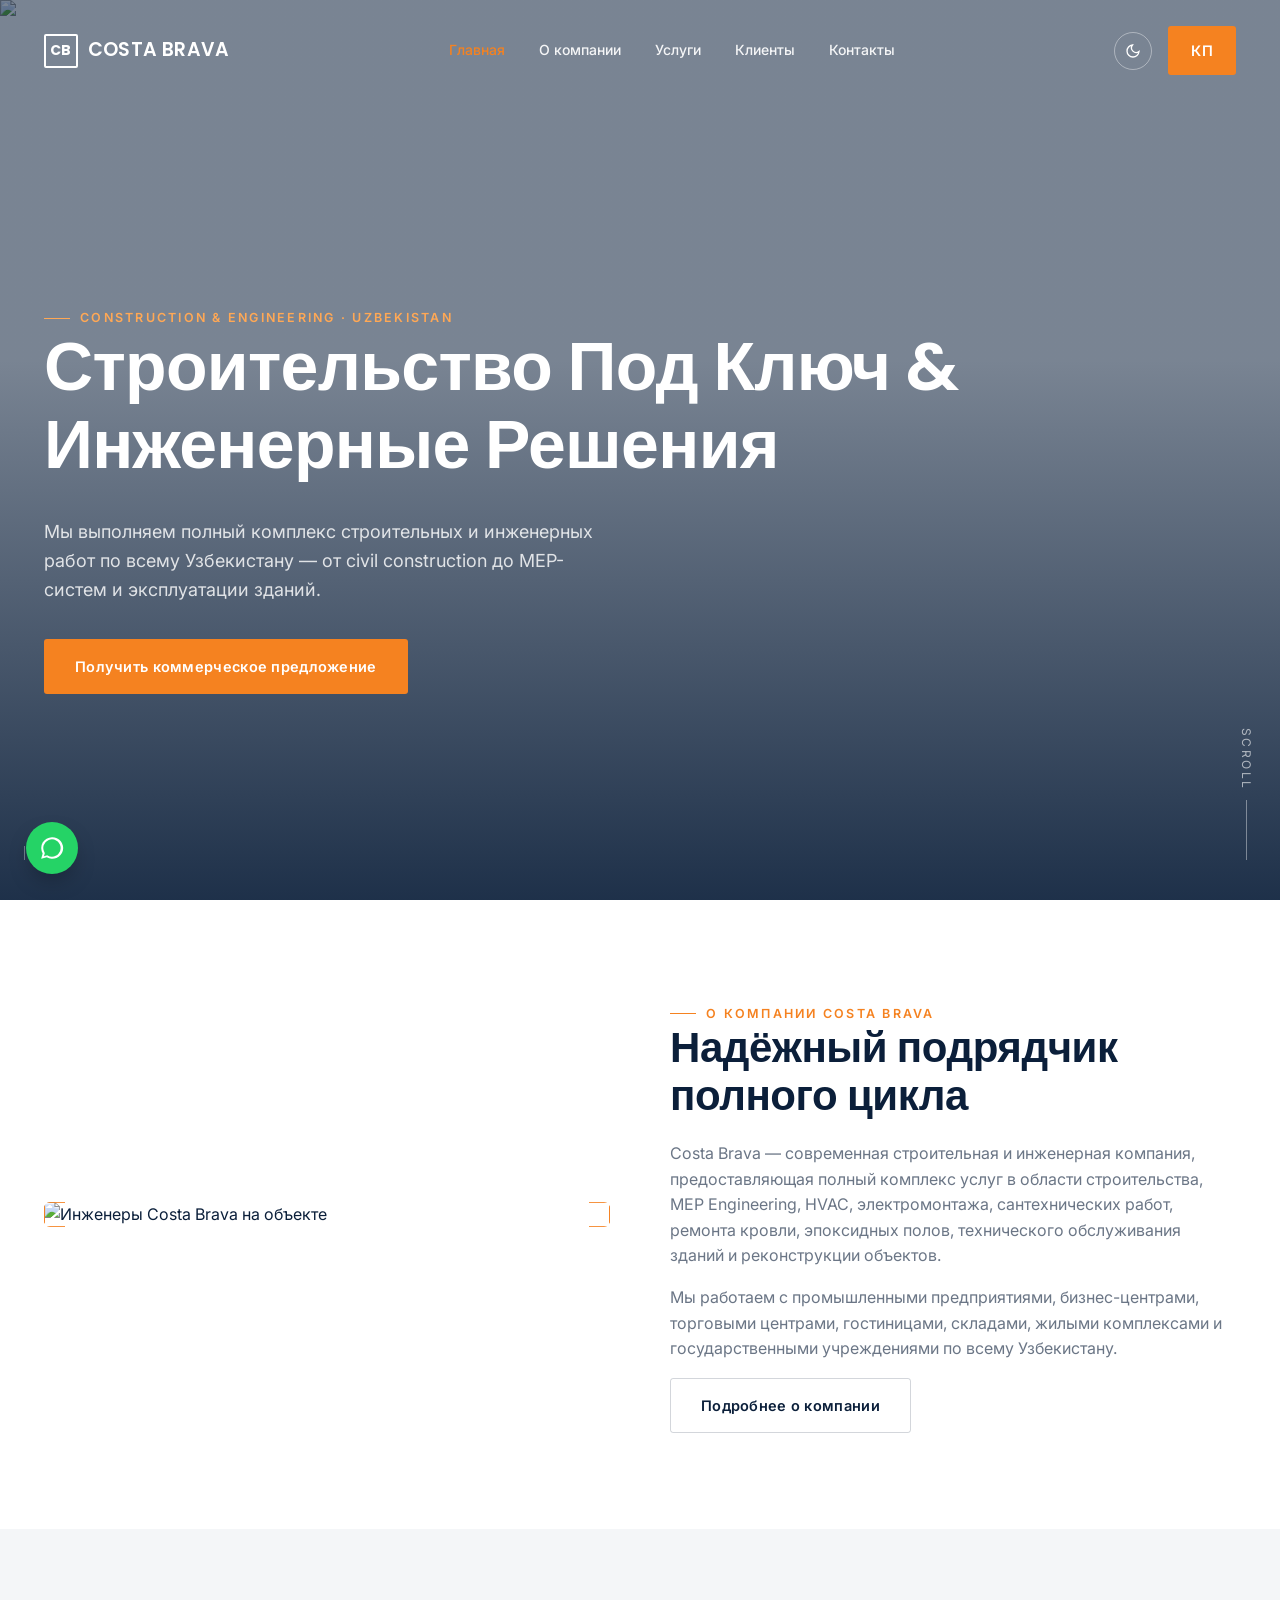
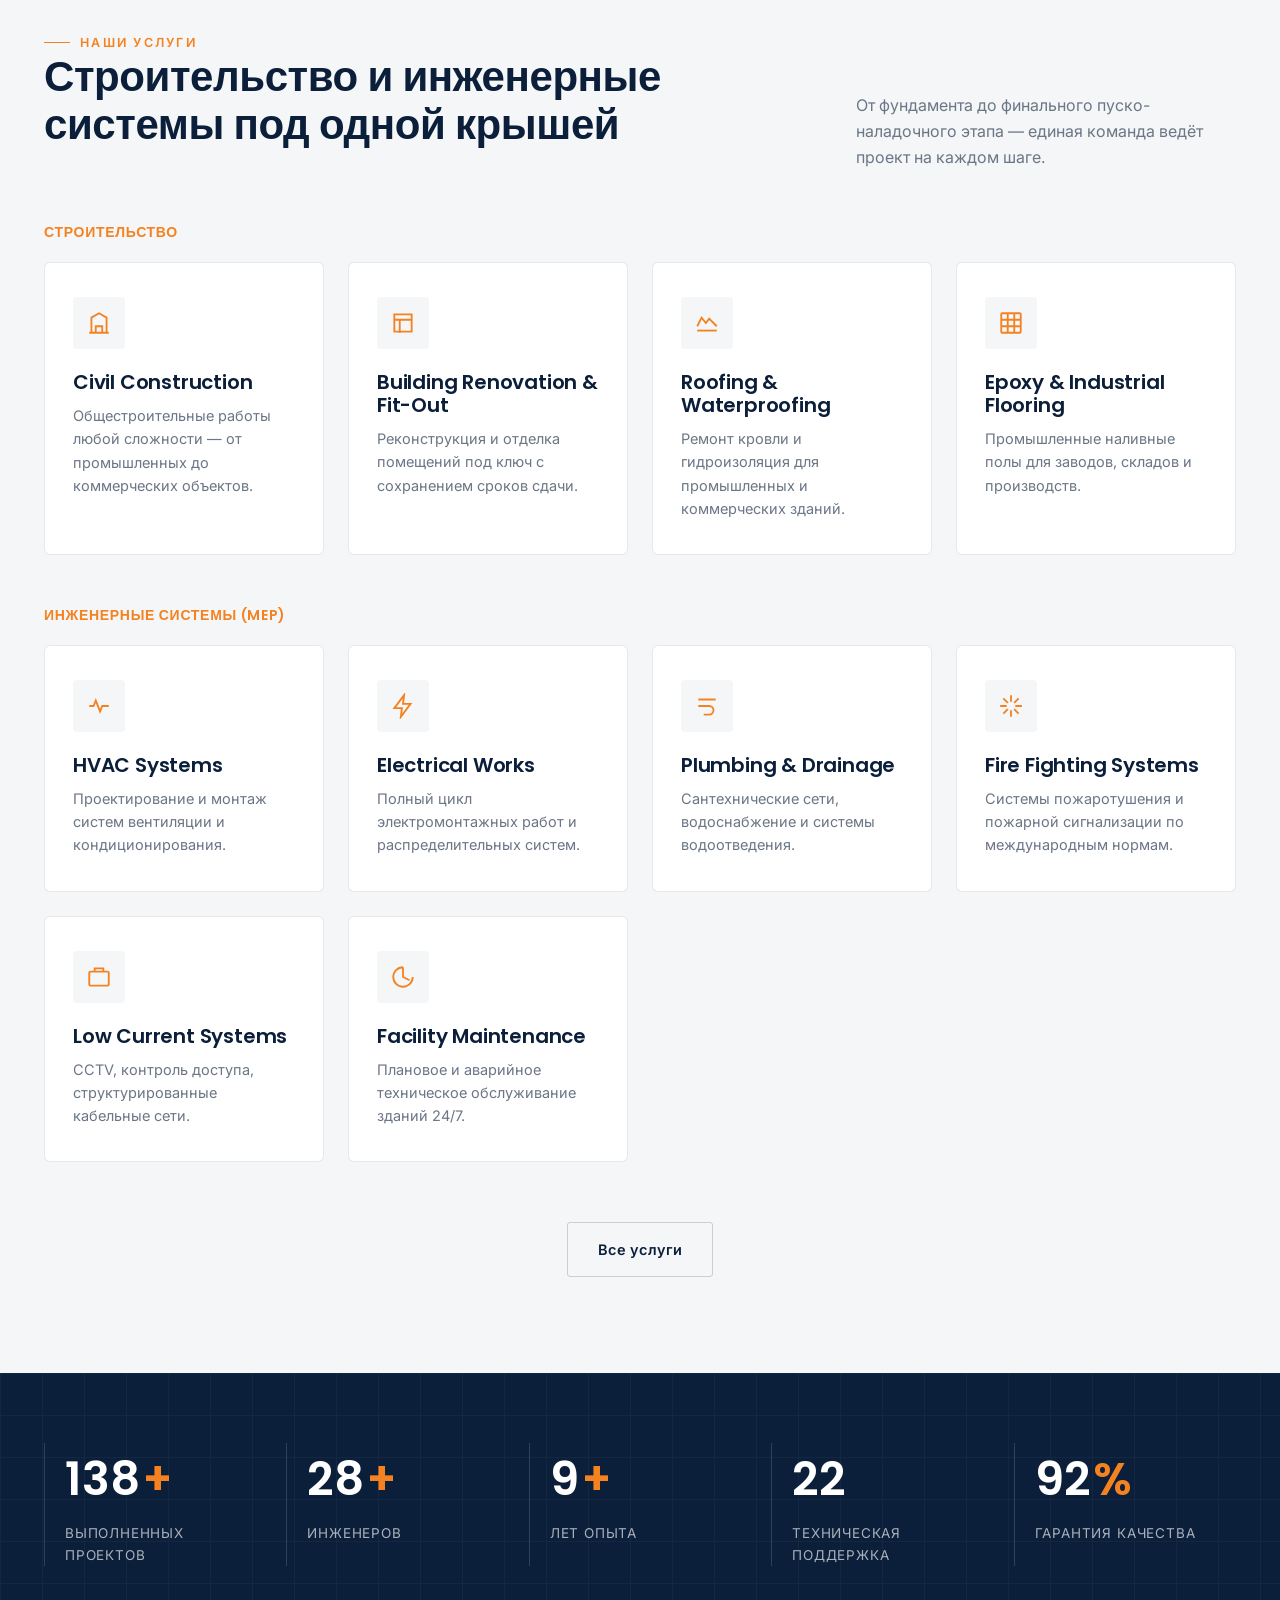
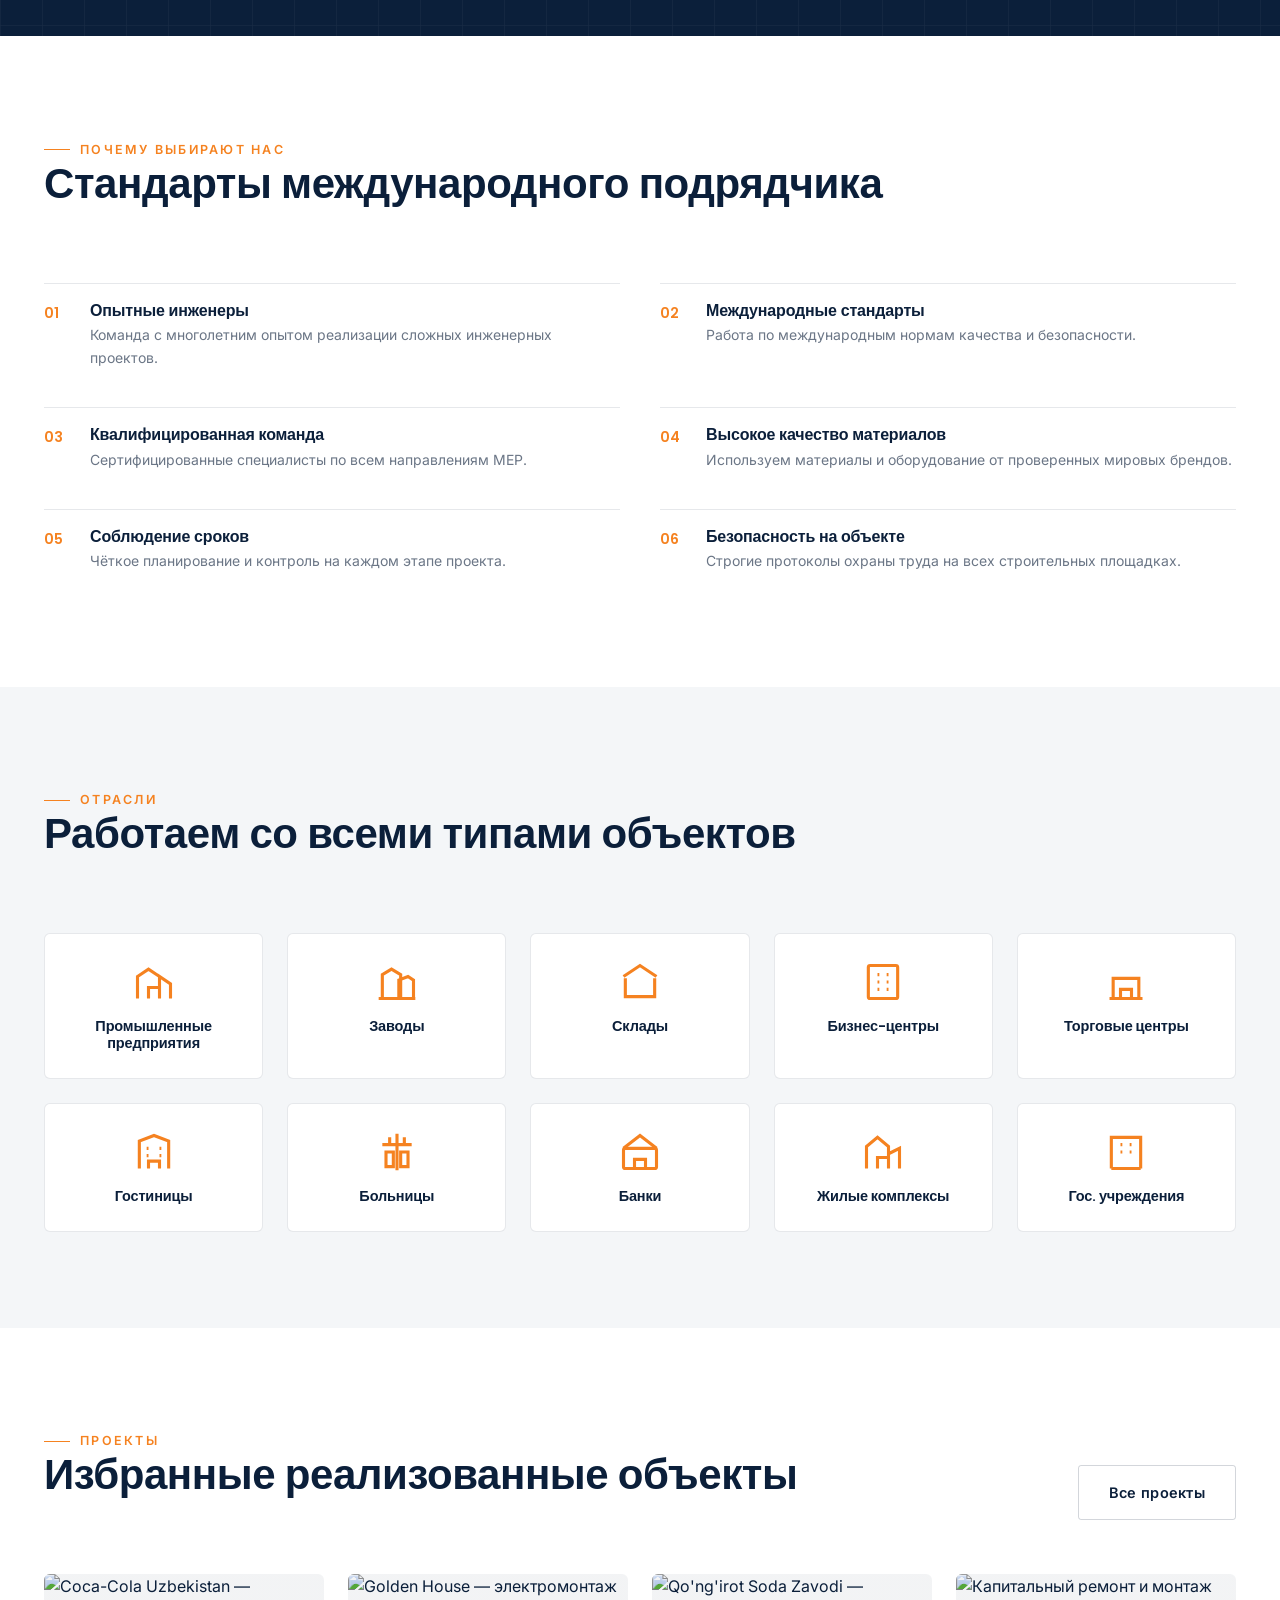
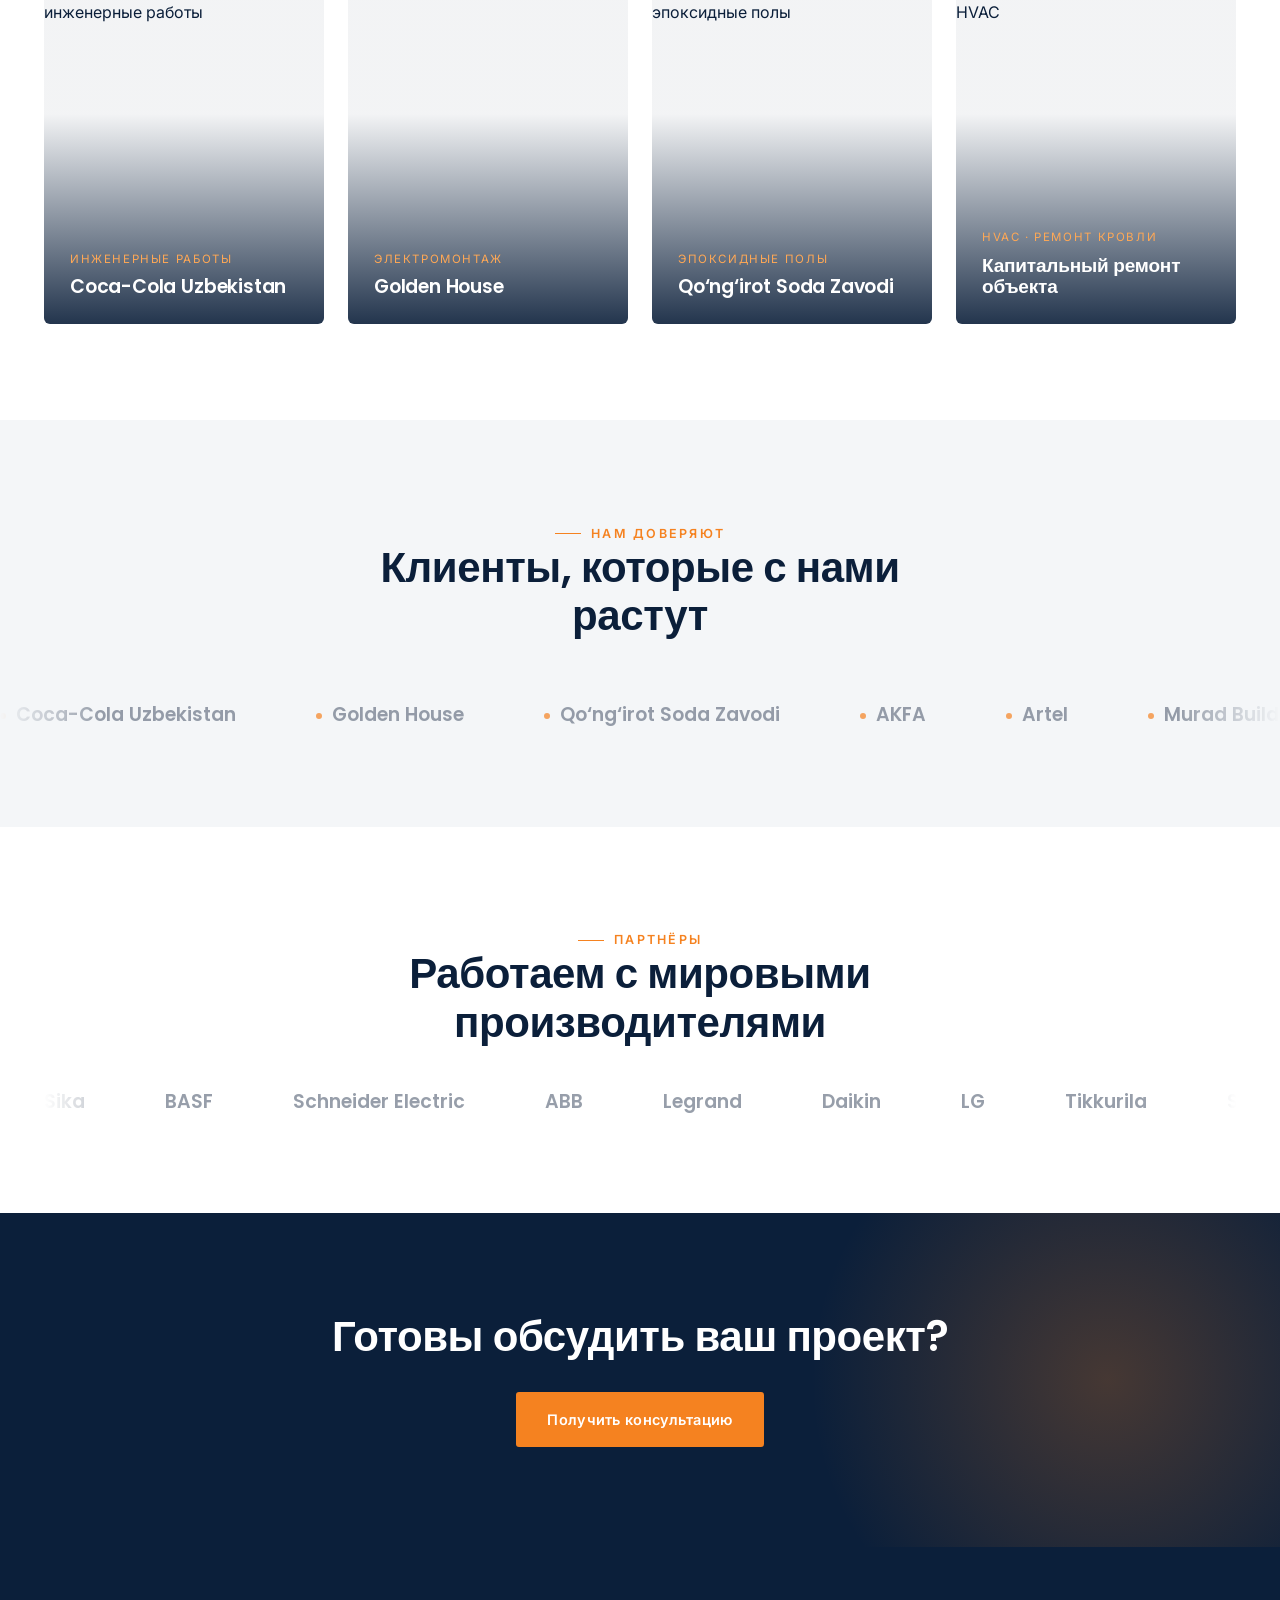
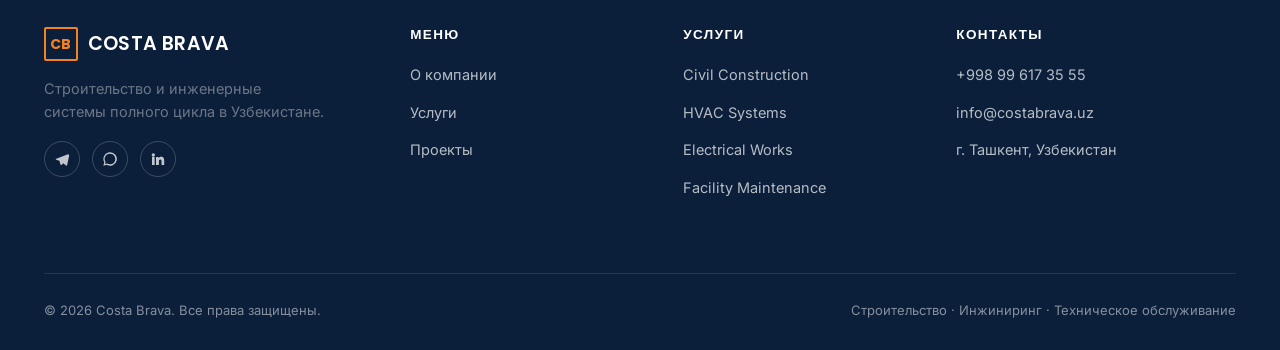
==== index.html @ 01ab556b "Fix heading text in index.html" ====
<!DOCTYPE html>
<html lang="ru" data-theme="light">
<head>
<meta charset="UTF-8">
<meta name="viewport" content="width=device-width, initial-scale=1.0">
<title>Costa Brava — Строительство и инженерные системы (MEP) в Узбекистане</title>
<meta name="description" content="Costa Brava — строительная и инженерная компания полного цикла: строительство, MEP, HVAC, электромонтаж, эпоксидные полы, техническое обслуживание зданий в Узбекистане.">
<link rel="icon" href="data:image/svg+xml,<svg xmlns=%22http://www.w3.org/2000/svg%22 viewBox=%220 0 100 100%22><rect width=%22100%22 height=%22100%22 fill=%22%230B1F3A%22/><text x=%2250%22 y=%2266%22 font-size=%2255%22 fill=%22%23F58220%22 text-anchor=%22middle%22 font-family=%22Poppins,Arial%22 font-weight=%22600%22>C</text></svg>">
<link rel="preconnect" href="https://fonts.googleapis.com">
<link rel="preconnect" href="https://fonts.gstatic.com" crossorigin>
<link href="https://fonts.googleapis.com/css2?family=Poppins:wght@500;600;700&family=Inter:wght@400;500;600&display=swap" rel="stylesheet">
<link rel="stylesheet" href="styles.css">
</head>
<body>

<!-- ================= HEADER ================= -->
<header class="site-header">
  <div class="container">
    <a href="index.html" class="brand"><span class="brand-mark">CB</span>COSTA BRAVA</a>
    <nav class="nav-links">
      <a href="index.html" class="active">Главная</a>
      <a href="about.html">О компании</a>
      <a href="services.html">Услуги</a>
      <a href="clients.html">Клиенты</a>
      <a href="contact.html">Контакты</a>
    </nav>
    <div class="header-actions">
      <button class="theme-toggle" aria-label="Переключить тему">
        <svg class="icon-moon" viewBox="0 0 24 24" fill="none" stroke="currentColor" stroke-width="2"><path d="M21 12.8A9 9 0 1 1 11.2 3 7 7 0 0 0 21 12.8z"/></svg>
        <svg class="icon-sun" viewBox="0 0 24 24" fill="none" stroke="currentColor" stroke-width="2"><circle cx="12" cy="12" r="4"/><path d="M12 2v2M12 20v2M4.9 4.9l1.4 1.4M17.7 17.7l1.4 1.4M2 12h2M20 12h2M4.9 19.1l1.4-1.4M17.7 6.3l1.4-1.4"/></svg>
      </button>
      <a href="contact.html" class="btn btn-primary" style="padding:12px 22px;">КП</a>
      <button class="burger" aria-label="Меню"><span></span><span></span><span></span></button>
    </div>
  </div>
</header>

<div class="mobile-nav">
  <a href="index.html" class="active">Главная</a>
  <a href="about.html">О компании</a>
  <a href="services.html">Услуги</a>
  <a href="clients.html">Клиенты</a>
  <a href="contact.html">Контакты</a>
</div>

<!-- ================= HERO ================= -->
<section class="hero">
  <div class="hero-media">
    <img src="https://images.unsplash.com/photo-1500530855697-b586d89ba3ee?auto=format&fit=crop&w=1800&q=75" alt="Строительная площадка на закате" loading="eager">
  </div>
  <div class="hero-ticks" aria-hidden="true">
    <span style="height:14px;"></span><span style="height:22px;"></span><span style="height:10px;"></span><span style="height:30px;"></span><span style="height:16px;"></span>
  </div>
  <div class="container hero-content">
    <div class="eyebrow reveal in">CONSTRUCTION &amp; ENGINEERING · UZBEKISTAN</div>
    <h1 class="reveal in">Строительство Под Ключ &amp; Инженерные Решения</h1>
    <p class="lead reveal in">Мы выполняем полный комплекс строительных и инженерных работ по всему Узбекистану — от civil construction до MEP-систем и эксплуатации зданий.</p>
    <div class="hero-cta reveal in">
      <a href="contact.html" class="btn btn-primary">Получить коммерческое предложение</a>
    </div>
  </div>
  <div class="hero-scroll">SCROLL<div class="line"></div></div>
</section>

<!-- ================= ABOUT TEASER ================= -->
<section>
  <div class="container">
    <div class="grid-2">
      <div class="reveal">
        <div class="bracketed" style="border-radius:6px; overflow:hidden;">
          <span class="bk bk-tl"></span><span class="bk bk-tr"></span><span class="bk bk-bl"></span><span class="bk bk-br"></span>
          <img src="https://images.unsplash.com/photo-1581091226825-a6a2a5aee158?auto=format&fit=crop&w=1200&q=75" alt="Инженеры Costa Brava на объекте" loading="lazy" style="border-radius:6px;">
        </div>
      </div>
      <div class="reveal">
        <div class="eyebrow">О компании Costa Brava</div>
        <h2>Надёжный подрядчик полного цикла</h2>
        <p>Costa Brava — современная строительная и инженерная компания, предоставляющая полный комплекс услуг в области строительства, MEP Engineering, HVAC, электромонтажа, сантехнических работ, ремонта кровли, эпоксидных полов, технического обслуживания зданий и реконструкции объектов.</p>
        <p>Мы работаем с промышленными предприятиями, бизнес-центрами, торговыми центрами, гостиницами, складами, жилыми комплексами и государственными учреждениями по всему Узбекистану.</p>
        <a href="about.html" class="btn btn-outline">Подробнее о компании</a>
      </div>
    </div>
  </div>
</section>

<!-- ================= SERVICES ================= -->
<section class="section-alt">
  <div class="container">
    <div class="section-head reveal">
      <div>
        <div class="eyebrow">Наши услуги</div>
        <h2>Строительство и инженерные системы под одной крышей</h2>
      </div>
      <div class="side"><p class="mb-0">От фундамента до финального пуско-наладочного этапа — единая команда ведёт проект на каждом шаге.</p></div>
    </div>

    <h3 style="margin-bottom:22px; color:var(--orange); letter-spacing:.05em; text-transform:uppercase; font-size:14px;">Строительство</h3>
    <div class="grid-4 reveal reveal-stagger">
      <div class="card" style="--i:0">
        <div class="icon"><svg viewBox="0 0 24 24" fill="none" stroke="currentColor" stroke-width="1.7"><path d="M3 21h18M5 21V7l7-4 7 4v14M9 21v-6h6v6"/></svg></div>
        <h3>Civil Construction</h3>
        <p>Общестроительные работы любой сложности — от промышленных до коммерческих объектов.</p>
      </div>
      <div class="card" style="--i:1">
        <div class="icon"><svg viewBox="0 0 24 24" fill="none" stroke="currentColor" stroke-width="1.7"><path d="M4 4h16v16H4z"/><path d="M4 9h16M9 21V9"/></svg></div>
        <h3>Building Renovation &amp; Fit-Out</h3>
        <p>Реконструкция и отделка помещений под ключ с сохранением сроков сдачи.</p>
      </div>
      <div class="card" style="--i:2">
        <div class="icon"><svg viewBox="0 0 24 24" fill="none" stroke="currentColor" stroke-width="1.7"><path d="M3 15l4-8 4 5 3-4 7 7"/><path d="M3 19h18"/></svg></div>
        <h3>Roofing &amp; Waterproofing</h3>
        <p>Ремонт кровли и гидроизоляция для промышленных и коммерческих зданий.</p>
      </div>
      <div class="card" style="--i:3">
        <div class="icon"><svg viewBox="0 0 24 24" fill="none" stroke="currentColor" stroke-width="1.7"><rect x="3" y="3" width="18" height="18" rx="1"/><path d="M3 9h18M3 15h18M9 3v18M15 3v18"/></svg></div>
        <h3>Epoxy &amp; Industrial Flooring</h3>
        <p>Промышленные наливные полы для заводов, складов и производств.</p>
      </div>
    </div>

    <h3 style="margin:52px 0 22px; color:var(--orange); letter-spacing:.05em; text-transform:uppercase; font-size:14px;">Инженерные системы (MEP)</h3>
    <div class="grid-4 reveal reveal-stagger">
      <div class="card" style="--i:0">
        <div class="icon"><svg viewBox="0 0 24 24" fill="none" stroke="currentColor" stroke-width="1.7"><path d="M3 12h4l2-5 4 10 2-5h6"/></svg></div>
        <h3>HVAC Systems</h3>
        <p>Проектирование и монтаж систем вентиляции и кондиционирования.</p>
      </div>
      <div class="card" style="--i:1">
        <div class="icon"><svg viewBox="0 0 24 24" fill="none" stroke="currentColor" stroke-width="1.7"><path d="M13 2 4 14h7l-1 8 9-12h-7l1-8z"/></svg></div>
        <h3>Electrical Works</h3>
        <p>Полный цикл электромонтажных работ и распределительных систем.</p>
      </div>
      <div class="card" style="--i:2">
        <div class="icon"><svg viewBox="0 0 24 24" fill="none" stroke="currentColor" stroke-width="1.7"><path d="M4 6h16M4 12h10a4 4 0 0 1 0 8H9"/></svg></div>
        <h3>Plumbing &amp; Drainage</h3>
        <p>Сантехнические сети, водоснабжение и системы водоотведения.</p>
      </div>
      <div class="card" style="--i:3">
        <div class="icon"><svg viewBox="0 0 24 24" fill="none" stroke="currentColor" stroke-width="1.7"><path d="M12 2v6M12 16v6M4.9 4.9l4.2 4.2M14.9 14.9l4.2 4.2M2 12h6M16 12h6M4.9 19.1l4.2-4.2M14.9 9.1l4.2-4.2"/></svg></div>
        <h3>Fire Fighting Systems</h3>
        <p>Системы пожаротушения и пожарной сигнализации по международным нормам.</p>
      </div>
      <div class="card" style="--i:4">
        <div class="icon"><svg viewBox="0 0 24 24" fill="none" stroke="currentColor" stroke-width="1.7"><rect x="3" y="7" width="18" height="13" rx="1"/><path d="M8 7V4h8v3"/></svg></div>
        <h3>Low Current Systems</h3>
        <p>CCTV, контроль доступа, структурированные кабельные сети.</p>
      </div>
      <div class="card" style="--i:5">
        <div class="icon"><svg viewBox="0 0 24 24" fill="none" stroke="currentColor" stroke-width="1.7"><path d="M12 3a9 9 0 1 0 9 9"/><path d="M12 3v9l6 3"/></svg></div>
        <h3>Facility Maintenance</h3>
        <p>Плановое и аварийное техническое обслуживание зданий 24/7.</p>
      </div>
    </div>
    <div class="text-center mt-lg reveal"><a href="services.html" class="btn btn-outline">Все услуги</a></div>
  </div>
</section>

<!-- ================= STATS ================= -->
<section class="stats-band">
  <div class="container">
    <div class="stats-grid">
      <div class="stat reveal"><div class="num" data-count="150"><span class="suffix">+</span></div><div class="label">Выполненных проектов</div></div>
      <div class="stat reveal"><div class="num" data-count="30"><span class="suffix">+</span></div><div class="label">Инженеров</div></div>
      <div class="stat reveal"><div class="num" data-count="10"><span class="suffix">+</span></div><div class="label">Лет опыта</div></div>
      <div class="stat reveal"><div class="num" data-count="24">/7</div><div class="label">Техническая поддержка</div></div>
      <div class="stat reveal"><div class="num" data-count="100"><span class="suffix">%</span></div><div class="label">Гарантия качества</div></div>
    </div>
  </div>
</section>

<!-- ================= ADVANTAGES ================= -->
<section>
  <div class="container">
    <div class="section-head reveal">
      <div>
        <div class="eyebrow">Почему выбирают нас</div>
        <h2>Стандарты международного подрядчика</h2>
      </div>
    </div>
    <div class="adv-list reveal reveal-stagger">
      <div class="adv-item" style="--i:0"><span class="num">01</span><div><h4>Опытные инженеры</h4><p>Команда с многолетним опытом реализации сложных инженерных проектов.</p></div></div>
      <div class="adv-item" style="--i:1"><span class="num">02</span><div><h4>Международные стандарты</h4><p>Работа по международным нормам качества и безопасности.</p></div></div>
      <div class="adv-item" style="--i:2"><span class="num">03</span><div><h4>Квалифицированная команда</h4><p>Сертифицированные специалисты по всем направлениям MEP.</p></div></div>
      <div class="adv-item" style="--i:3"><span class="num">04</span><div><h4>Высокое качество материалов</h4><p>Используем материалы и оборудование от проверенных мировых брендов.</p></div></div>
      <div class="adv-item" style="--i:4"><span class="num">05</span><div><h4>Соблюдение сроков</h4><p>Чёткое планирование и контроль на каждом этапе проекта.</p></div></div>
      <div class="adv-item" style="--i:5"><span class="num">06</span><div><h4>Безопасность на объекте</h4><p>Строгие протоколы охраны труда на всех строительных площадках.</p></div></div>
    </div>
  </div>
</section>

<!-- ================= INDUSTRIES ================= -->
<section class="section-alt">
  <div class="container">
    <div class="section-head reveal">
      <div>
        <div class="eyebrow">Отрасли</div>
        <h2>Работаем со всеми типами объектов</h2>
      </div>
    </div>
    <div class="grid-4 reveal reveal-stagger" style="grid-template-columns:repeat(5,1fr);">
      <div class="industry-card" style="--i:0"><div class="icon" style="margin:0 auto 14px; width:44px; height:44px; background:transparent; color:var(--orange);"><svg viewBox="0 0 24 24" fill="none" stroke="currentColor" stroke-width="1.7"><path d="M3 21V9l6-4 6 4v12M9 21v-6h6v6M15 21V9l6 4v8"/></svg></div><h4>Промышленные предприятия</h4></div>
      <div class="industry-card" style="--i:1"><div class="icon" style="margin:0 auto 14px; width:44px; height:44px; background:transparent; color:var(--orange);"><svg viewBox="0 0 24 24" fill="none" stroke="currentColor" stroke-width="1.7"><path d="M2 21h20M4 21V8l5-3 5 3v13M13 21V11l5-2 3 2v10"/></svg></div><h4>Заводы</h4></div>
      <div class="industry-card" style="--i:2"><div class="icon" style="margin:0 auto 14px; width:44px; height:44px; background:transparent; color:var(--orange);"><svg viewBox="0 0 24 24" fill="none" stroke="currentColor" stroke-width="1.7"><path d="M3 9l9-6 9 6M4 10v10h16V10"/></svg></div><h4>Склады</h4></div>
      <div class="industry-card" style="--i:3"><div class="icon" style="margin:0 auto 14px; width:44px; height:44px; background:transparent; color:var(--orange);"><svg viewBox="0 0 24 24" fill="none" stroke="currentColor" stroke-width="1.7"><rect x="4" y="3" width="16" height="18" rx="1"/><path d="M9 8h1M14 8h1M9 12h1M14 12h1M9 16h1M14 16h1"/></svg></div><h4>Бизнес-центры</h4></div>
      <div class="industry-card" style="--i:4"><div class="icon" style="margin:0 auto 14px; width:44px; height:44px; background:transparent; color:var(--orange);"><svg viewBox="0 0 24 24" fill="none" stroke="currentColor" stroke-width="1.7"><path d="M3 21h18M5 21V10h14v11M9 21v-5h6v5"/></svg></div><h4>Торговые центры</h4></div>
      <div class="industry-card" style="--i:5"><div class="icon" style="margin:0 auto 14px; width:44px; height:44px; background:transparent; color:var(--orange);"><svg viewBox="0 0 24 24" fill="none" stroke="currentColor" stroke-width="1.7"><path d="M4 21V6l8-3 8 3v15M9 21v-4h6v4M8 10h1M8 14h1M15 10h1M15 14h1"/></svg></div><h4>Гостиницы</h4></div>
      <div class="industry-card" style="--i:6"><div class="icon" style="margin:0 auto 14px; width:44px; height:44px; background:transparent; color:var(--orange);"><svg viewBox="0 0 24 24" fill="none" stroke="currentColor" stroke-width="1.7"><path d="M12 2v20M4 8h16M8 4v4M16 4v4M6 12h4v8H6zM14 12h4v8h-4z"/></svg></div><h4>Больницы</h4></div>
      <div class="industry-card" style="--i:7"><div class="icon" style="margin:0 auto 14px; width:44px; height:44px; background:transparent; color:var(--orange);"><svg viewBox="0 0 24 24" fill="none" stroke="currentColor" stroke-width="1.7"><rect x="3" y="10" width="18" height="11" rx="1"/><path d="M3 10l9-7 9 7M9 21v-5h6v5"/></svg></div><h4>Банки</h4></div>
      <div class="industry-card" style="--i:8"><div class="icon" style="margin:0 auto 14px; width:44px; height:44px; background:transparent; color:var(--orange);"><svg viewBox="0 0 24 24" fill="none" stroke="currentColor" stroke-width="1.7"><path d="M3 21V9l6-5 6 5v12M9 21v-6h6v6M15 21V13l6-3v11"/></svg></div><h4>Жилые комплексы</h4></div>
      <div class="industry-card" style="--i:9"><div class="icon" style="margin:0 auto 14px; width:44px; height:44px; background:transparent; color:var(--orange);"><svg viewBox="0 0 24 24" fill="none" stroke="currentColor" stroke-width="1.7"><path d="M4 21V4h16v17M9 8h1M14 8h1M9 12h1M14 12h1M4 21h16"/></svg></div><h4>Гос. учреждения</h4></div>
    </div>
  </div>
</section>

<!-- ================= PROJECTS PREVIEW ================= -->
<section>
  <div class="container">
    <div class="section-head reveal">
      <div>
        <div class="eyebrow">Проекты</div>
        <h2>Избранные реализованные объекты</h2>
      </div>
      <div class="side"><a href="projects.html" class="btn btn-outline">Все проекты</a></div>
    </div>
    <div class="grid-4 reveal reveal-stagger">
      <div class="project-card" style="--i:0"><img src="https://images.unsplash.com/photo-1516937941344-00b4e0337589?auto=format&fit=crop&w=700&q=75" alt="Coca-Cola Uzbekistan — инженерные работы" loading="lazy"><div class="overlay"><span class="tag">Инженерные работы</span><h3>Coca-Cola Uzbekistan</h3></div></div>
      <div class="project-card" style="--i:1"><img src="https://images.unsplash.com/photo-1487958449943-2429e8be8625?auto=format&fit=crop&w=700&q=75" alt="Golden House — электромонтаж" loading="lazy"><div class="overlay"><span class="tag">Электромонтаж</span><h3>Golden House</h3></div></div>
      <div class="project-card" style="--i:2"><img src="https://images.unsplash.com/photo-1518709268805-4e9042af2176?auto=format&fit=crop&w=700&q=75" alt="Qo'ng'irot Soda Zavodi — эпоксидные полы" loading="lazy"><div class="overlay"><span class="tag">Эпоксидные полы</span><h3>Qo‘ng‘irot Soda Zavodi</h3></div></div>
      <div class="project-card" style="--i:3"><img src="https://images.unsplash.com/photo-1590959651373-a3db0f38a961?auto=format&fit=crop&w=700&q=75" alt="Капитальный ремонт и монтаж HVAC" loading="lazy"><div class="overlay"><span class="tag">HVAC · Ремонт кровли</span><h3>Капитальный ремонт объекта</h3></div></div>
    </div>
  </div>
</section>

<!-- ================= CLIENTS ================= -->
<section class="section-alt">
  <div class="container">
    <div class="text-center reveal" style="max-width:600px;">
      <div class="eyebrow" style="justify-content:center;">Нам доверяют</div>
      <h2>Клиенты, которые с нами растут</h2>
    </div>
  </div>
  <div class="logo-strip reveal mt-lg">
    <div class="logo-track">
      <span class="logo-item"><span class="dot"></span>Coca-Cola Uzbekistan</span>
      <span class="logo-item"><span class="dot"></span>Golden House</span>
      <span class="logo-item"><span class="dot"></span>Qo‘ng‘irot Soda Zavodi</span>
      <span class="logo-item"><span class="dot"></span>AKFA</span>
      <span class="logo-item"><span class="dot"></span>Artel</span>
      <span class="logo-item"><span class="dot"></span>Murad Buildings</span>
      <span class="logo-item"><span class="dot"></span>Enter Engineering</span>
      <span class="logo-item"><span class="dot"></span>UzAuto Motors</span>
      <!-- duplicate for seamless loop -->
      <span class="logo-item"><span class="dot"></span>Coca-Cola Uzbekistan</span>
      <span class="logo-item"><span class="dot"></span>Golden House</span>
      <span class="logo-item"><span class="dot"></span>Qo‘ng‘irot Soda Zavodi</span>
      <span class="logo-item"><span class="dot"></span>AKFA</span>
      <span class="logo-item"><span class="dot"></span>Artel</span>
      <span class="logo-item"><span class="dot"></span>Murad Buildings</span>
      <span class="logo-item"><span class="dot"></span>Enter Engineering</span>
      <span class="logo-item"><span class="dot"></span>UzAuto Motors</span>
    </div>
  </div>
</section>

<!-- ================= PARTNERS ================= -->
<section>
  <div class="container">
    <div class="text-center reveal" style="max-width:600px; margin-bottom:40px;">
      <div class="eyebrow" style="justify-content:center;">Партнёры</div>
      <h2>Работаем с мировыми производителями</h2>
    </div>
    <div class="logo-strip reveal">
      <div class="logo-track" style="animation-direction:reverse;">
        <span class="logo-item">Sika</span><span class="logo-item">BASF</span><span class="logo-item">Schneider Electric</span><span class="logo-item">ABB</span><span class="logo-item">Legrand</span><span class="logo-item">Daikin</span><span class="logo-item">LG</span><span class="logo-item">Tikkurila</span>
        <span class="logo-item">Sika</span><span class="logo-item">BASF</span><span class="logo-item">Schneider Electric</span><span class="logo-item">ABB</span><span class="logo-item">Legrand</span><span class="logo-item">Daikin</span><span class="logo-item">LG</span><span class="logo-item">Tikkurila</span>
      </div>
    </div>
  </div>
</section>

<!-- ================= CTA ================= -->
<section class="cta-banner">
  <div class="container">
    <div class="reveal">
      <h2>Готовы обсудить ваш проект?</h2>
      <div class="btn-row">
        <a href="contact.html" class="btn btn-primary">Получить консультацию</a>
      </div>
    </div>
  </div>
</section>

<!-- ================= FOOTER ================= -->
<footer class="site-footer">
  <div class="container">
    <div class="footer-grid">
      <div class="footer-brand">
        <a href="index.html" class="brand"><span class="brand-mark">CB</span>COSTA BRAVA</a>
        <p style="max-width:280px; font-size:14.5px;">Строительство и инженерные системы полного цикла в Узбекистане.</p>
        <div class="footer-social">
          <a href="#" aria-label="Telegram"><svg viewBox="0 0 24 24" fill="currentColor"><path d="M21.9 4.6 3.5 11.7c-1.2.5-1.2 1.2-.2 1.5l4.7 1.5 1.8 5.5c.2.6.4.8.9.8.4 0 .6-.2.9-.5l2.1-2 4.4 3.2c.8.5 1.4.2 1.6-.7l3-14c.3-1.2-.4-1.7-1.3-1.4z"/></svg></a>
          <a href="#" aria-label="WhatsApp"><svg viewBox="0 0 24 24" fill="currentColor"><path d="M12 2a10 10 0 0 0-8.6 15L2 22l5.2-1.4A10 10 0 1 0 12 2zm0 18a8 8 0 0 1-4.1-1.1l-.3-.2-3 .8.8-2.9-.2-.3A8 8 0 1 1 12 20z"/></svg></a>
          <a href="#" aria-label="LinkedIn"><svg viewBox="0 0 24 24" fill="currentColor"><path d="M4.98 3.5a2.5 2.5 0 1 1 0 5 2.5 2.5 0 0 1 0-5zM3 9h4v12H3zM9 9h3.8v1.7h.1c.5-1 1.8-2 3.7-2 4 0 4.7 2.6 4.7 6V21h-4v-5.4c0-1.3 0-3-1.8-3s-2.1 1.4-2.1 2.9V21H9z"/></svg></a>
        </div>
      </div>
      <div class="footer-col">
        <h4>Меню</h4>
        <ul>
          <li><a href="about.html">О компании</a></li>
          <li><a href="services.html">Услуги</a></li>
          <li><a href="projects.html">Проекты</a></li>
        </ul>
      </div>
      <div class="footer-col">
        <h4>Услуги</h4>
        <ul>
          <li><a href="services.html">Civil Construction</a></li>
          <li><a href="services.html">HVAC Systems</a></li>
          <li><a href="services.html">Electrical Works</a></li>
          <li><a href="services.html">Facility Maintenance</a></li>
        </ul>
      </div>
      <div class="footer-col">
        <h4>Контакты</h4>
        <ul>
          <li><a href="tel:+998996173555">+998 99 617 35 55</a></li>
          <li><a href="mailto:info@costabrava.uz">info@costabrava.uz</a></li>
          <li><a href="contact.html">г. Ташкент, Узбекистан</a></li>
        </ul>
      </div>
    </div>
    <div class="footer-bottom">
      <span>© 2026 Costa Brava. Все права защищены.</span>
      <span>Строительство · Инжиниринг · Техническое обслуживание</span>
    </div>
  </div>
</footer>

<button class="to-top" aria-label="Наверх">
  <svg viewBox="0 0 24 24" fill="none" stroke="currentColor" stroke-width="2" width="18" height="18"><path d="M12 19V5M5 12l7-7 7 7"/></svg>
</button>

<a class="wa-float" href="https://wa.me/998996173555" target="_blank" rel="noopener" aria-label="WhatsApp">
  <svg viewBox="0 0 24 24" fill="currentColor"><path d="M12 2a10 10 0 0 0-8.6 15L2 22l5.2-1.4A10 10 0 1 0 12 2zm0 18a8 8 0 0 1-4.1-1.1l-.3-.2-3 .8.8-2.9-.2-.3A8 8 0 1 1 12 20z"/></svg>
</a>

<script src="script.js"></script>
</body>
</html>
---- styles.css ----
/* =========================================================
   COSTA BRAVA — Design System
   Construction & Engineering (MEP) — Uzbekistan
   Signature motif: CAD / blueprint corner-brackets + tick-mark rules
   ========================================================= */

:root{
  --navy: #0B1F3A;
  --navy-2: #122a4e;
  --navy-3: #17335e;
  --orange: #F58220;
  --orange-2: #ffa855;
  --white: #FFFFFF;
  --gray-light: #F4F6F8;
  --gray-100: #EDEFF3;
  --gray-mid: #6B7686;
  --ink: #0B1F3A;
  --line: rgba(11,31,58,0.10);
  --line-strong: rgba(11,31,58,0.18);

  --bg: var(--white);
  --bg-alt: var(--gray-light);
  --surface: var(--white);
  --text: var(--navy);
  --text-soft: var(--gray-mid);
  --divider: var(--line);
  --header-bg: rgba(255,255,255,0.86);

  --font-head: 'Poppins', sans-serif;
  --font-body: 'Inter', sans-serif;

  --container: 1240px;
  --radius: 6px;
  --ease: cubic-bezier(.2,.7,.2,1);
}

html[data-theme="dark"]{
  --bg: #0A1830;
  --bg-alt: #0D2040;
  --surface: #112a4d;
  --text: #EAF0FA;
  --text-soft: #9FB0CB;
  --divider: rgba(255,255,255,0.10);
  --header-bg: rgba(10,24,48,0.86);
  --gray-100: #16345c;
}

*,*::before,*::after{ box-sizing: border-box; }
html{ scroll-behavior: smooth; }
body{
  margin:0;
  background: var(--bg);
  color: var(--text);
  font-family: var(--font-body);
  font-size: 16px;
  line-height: 1.6;
  -webkit-font-smoothing: antialiased;
  transition: background .3s var(--ease), color .3s var(--ease);
  overflow-x: hidden;
}
img{ max-width:100%; display:block; }
a{ color: inherit; text-decoration:none; }
ul{ list-style:none; margin:0; padding:0; }
button{ font-family: inherit; }

.container{ max-width: var(--container); margin:0 auto; padding: 0 24px; }
.eyebrow{
  display:inline-flex; align-items:center; gap:10px;
  font-family: var(--font-body);
  font-weight:600;
  font-size: 12.5px;
  letter-spacing: .18em;
  text-transform: uppercase;
  color: var(--orange);
}
.eyebrow::before{
  content:"";
  width: 26px; height: 1px;
  background: var(--orange);
}
h1,h2,h3,h4{
  font-family: var(--font-head);
  margin: 0 0 .5em 0;
  line-height: 1.15;
  letter-spacing: -0.01em;
  color: var(--text);
}
h1{ font-size: clamp(38px, 5.4vw, 68px); font-weight:600; }
h2{ font-size: clamp(28px, 3.4vw, 42px); font-weight:600; }
h3{ font-size: 20px; font-weight:600; }
p{ margin: 0 0 1em 0; color: var(--text-soft); }
.lead{ font-size: 18px; color: var(--text-soft); max-width: 640px; }

section{ padding: 96px 0; position:relative; }
.section-alt{ background: var(--bg-alt); }

/* ---------- Buttons ---------- */
.btn{
  display:inline-flex; align-items:center; gap:10px;
  padding: 15px 30px;
  border-radius: 3px;
  font-weight: 600;
  font-size: 14.5px;
  letter-spacing: .02em;
  cursor:pointer;
  border: 1px solid transparent;
  transition: transform .25s var(--ease), background .25s var(--ease), color .25s var(--ease), border-color .25s var(--ease);
  white-space: nowrap;
}
.btn-primary{ background: var(--orange); color:#fff; }
.btn-primary:hover{ background:#e07316; transform: translateY(-2px); }
.btn-ghost{ background: transparent; color:#fff; border-color: rgba(255,255,255,0.4); }
.btn-ghost:hover{ border-color:#fff; transform: translateY(-2px); }
.btn-outline{ background: transparent; color: var(--navy); border-color: var(--line-strong); }
html[data-theme="dark"] .btn-outline{ color: var(--text); border-color: var(--divider); }
.btn-outline:hover{ border-color: var(--orange); color: var(--orange); transform: translateY(-2px); }

/* ---------- Corner-bracket signature motif ---------- */
.bracketed{ position:relative; }
.bracketed::before,
.bracketed::after,
.bracketed .bk-tl, .bracketed .bk-br{ content:""; }
.bk{
  position:absolute; width:22px; height:22px;
  border-color: var(--orange);
  border-style: solid;
  opacity: .85;
  pointer-events: none;
}
.bk-tl{ top:-1px; left:-1px; border-width: 2px 0 0 2px; }
.bk-tr{ top:-1px; right:-1px; border-width: 2px 2px 0 0; }
.bk-bl{ bottom:-1px; left:-1px; border-width: 0 0 2px 2px; }
.bk-br{ bottom:-1px; right:-1px; border-width: 0 2px 2px 0; }

/* ---------- Header ---------- */
.site-header{
  position: fixed; top:0; left:0; right:0; z-index: 900;
  background: transparent;
  transition: background .3s var(--ease), box-shadow .3s var(--ease), padding .3s var(--ease);
  padding: 26px 0;
}
.site-header.solid{
  background: var(--header-bg);
  backdrop-filter: blur(10px);
  box-shadow: 0 1px 0 var(--divider);
  padding: 16px 0;
}
.site-header .container{ display:flex; align-items:center; justify-content:space-between; gap: 24px; }
.brand{ display:flex; align-items:center; gap:10px; font-family: var(--font-head); font-weight:600; font-size:19px; letter-spacing: .01em; }
.brand .brand-mark{
  width: 34px; height: 34px; border: 2px solid var(--orange);
  display:flex; align-items:center; justify-content:center;
  color: var(--orange); font-weight:700; font-size:14px; border-radius: 2px;
  transform: rotate(0deg);
}
.brand span.hero-text-color{ color: var(--hdr-text, var(--text)); }
.site-header:not(.solid) .brand{ color: #fff; }
.site-header:not(.solid) .brand-mark{ color:#fff; border-color:#fff; }

.nav-links{ display:flex; align-items:center; gap: 34px; }
.nav-links a{
  font-size: 14px; font-weight:500; position:relative; padding: 4px 0;
  color: var(--text);
}
.site-header:not(.solid) .nav-links a{ color: rgba(255,255,255,0.92); }
.nav-links a.active{ color: var(--orange); }
.site-header:not(.solid) .nav-links a.active{ color: var(--orange); }
.nav-links a::after{
  content:""; position:absolute; left:0; bottom:-3px; width:0; height:1px; background: var(--orange);
  transition: width .25s var(--ease);
}
.nav-links a:hover::after{ width:100%; }

.header-actions{ display:flex; align-items:center; gap:16px; }
.theme-toggle{
  width:38px; height:38px; border-radius:50%; border:1px solid var(--line-strong);
  background: transparent; color: var(--text); cursor:pointer;
  display:flex; align-items:center; justify-content:center;
  transition: border-color .25s var(--ease), color .25s var(--ease);
}
.site-header:not(.solid) .theme-toggle{ color:#fff; border-color: rgba(255,255,255,0.4); }
.theme-toggle:hover{ border-color: var(--orange); color: var(--orange); }
.theme-toggle svg{ width:16px; height:16px; }
.icon-sun{ display:none; }
html[data-theme="dark"] .icon-moon{ display:none; }
html[data-theme="dark"] .icon-sun{ display:block; }

.burger{ display:none; width:24px; height:18px; position:relative; cursor:pointer; border:none; background:none; padding:0; }
.burger span{ position:absolute; left:0; right:0; height:2px; background: var(--text); transition: all .3s var(--ease); }
.site-header:not(.solid) .burger span{ background:#fff; }
.burger span:nth-child(1){ top:0; }
.burger span:nth-child(2){ top:8px; }
.burger span:nth-child(3){ top:16px; }
.burger.open span:nth-child(1){ top:8px; transform: rotate(45deg); }
.burger.open span:nth-child(2){ opacity:0; }
.burger.open span:nth-child(3){ top:8px; transform: rotate(-45deg); }
.burger.open span{ background: var(--navy); }
html[data-theme="dark"] .burger.open span{ background:#fff; }

/* ---------- Mobile nav ---------- */
.mobile-nav{
  position: fixed; inset:0; background: var(--navy); z-index: 890;
  display:flex; flex-direction:column; align-items:center; justify-content:center; gap: 26px;
  transform: translateY(-100%); transition: transform .4s var(--ease);
}
.mobile-nav.open{ transform: translateY(0); }
.mobile-nav a{ color:#fff; font-family: var(--font-head); font-size: 26px; font-weight:500; }
.mobile-nav a.active{ color: var(--orange); }

/* ---------- Hero ---------- */
.hero{
  position: relative;
  min-height: 100vh;
  display:flex; align-items:flex-end;
  color:#fff;
  overflow:hidden;
}
.hero-media{ position:absolute; inset:0; z-index:0; }
.hero-media video, .hero-media img{ width:100%; height:100%; object-fit:cover; position:absolute; inset:0; }
.hero-media::after{
  content:""; position:absolute; inset:0;
  background: linear-gradient(180deg, rgba(11,31,58,0.55) 0%, rgba(11,31,58,0.55) 40%, rgba(11,31,58,0.92) 100%);
}
.hero-content{ position:relative; z-index:2; padding-bottom: 110px; padding-top: 160px; width:100%; }
.hero-content .eyebrow{ color: var(--orange-2); }
.hero-content .eyebrow::before{ background: var(--orange-2); }
.hero-content h1{ color:#fff; max-width: 920px; }
.hero-content .lead{ color: rgba(255,255,255,0.82); max-width: 560px; font-size: 18px; }
.hero-cta{ display:flex; gap: 16px; margin-top: 34px; flex-wrap: wrap; }
.hero-scroll{
  position:absolute; right: 24px; bottom: 40px; z-index:2;
  writing-mode: vertical-rl; color: rgba(255,255,255,0.6);
  font-size: 12px; letter-spacing:.2em; text-transform:uppercase;
  display:flex; align-items:center; gap:10px;
}
.hero-scroll .line{ width:1px; height: 60px; background: rgba(255,255,255,0.4); position:relative; overflow:hidden;}
.hero-scroll .line::after{ content:""; position:absolute; top:-100%; left:0; width:100%; height:100%; background: var(--orange); animation: scrolldrop 2.2s infinite; }
@keyframes scrolldrop{ 0%{ top:-100%; } 60%{ top:100%; } 100%{ top:100%; } }

.hero-ticks{ position:absolute; left:24px; bottom:40px; z-index:2; display:flex; gap:6px; align-items:flex-end; opacity:.7;}
.hero-ticks span{ width:1px; background: rgba(255,255,255,0.5); }

/* small hero for interior pages */
.page-hero{
  position:relative; color:#fff; padding: 190px 0 90px; overflow:hidden;
}
.page-hero .hero-media img{ position:absolute; inset:0; width:100%; height:100%; object-fit:cover; }
.page-hero .hero-media::after{ content:""; position:absolute; inset:0; background: linear-gradient(120deg, rgba(11,31,58,0.94) 20%, rgba(11,31,58,0.72) 100%); }
.page-hero .container{ position:relative; z-index:2; }
.page-hero h1{ color:#fff; max-width: 760px; }
.breadcrumb{ font-size:13px; color: rgba(255,255,255,0.6); margin-bottom:18px; letter-spacing:.04em; }
.breadcrumb a:hover{ color: var(--orange-2); }

/* ---------- Reveal on scroll ---------- */
.reveal{ opacity:0; transform: translateY(28px); transition: opacity .8s var(--ease), transform .8s var(--ease); }
.reveal.in{ opacity:1; transform: translateY(0); }
.reveal-stagger > *{ transition-delay: calc(var(--i, 0) * 90ms); }

/* ---------- Tick divider ---------- */
.tick-divider{ display:flex; align-items:center; gap:16px; margin: 20px 0 46px; }
.tick-divider .measure{ flex:1; height: 10px; position:relative; }
.tick-divider .measure::before{ content:""; position:absolute; left:0; right:0; top:50%; height:1px; background: var(--divider); }
.tick-divider .measure::after{
  content:""; position:absolute; inset:0;
  background-image: repeating-linear-gradient(90deg, var(--line-strong) 0 1px, transparent 1px 24px);
}
.tick-divider .measure-label{ font-size:12px; letter-spacing:.14em; color: var(--text-soft); text-transform:uppercase; white-space:nowrap; }

/* ---------- Grid helpers ---------- */
.grid-2{ display:grid; grid-template-columns: 1fr 1fr; gap: 60px; align-items:center; }
.grid-3{ display:grid; grid-template-columns: repeat(3,1fr); gap: 28px; }
.grid-4{ display:grid; grid-template-columns: repeat(4,1fr); gap: 24px; }
.section-head{ display:flex; justify-content:space-between; align-items:flex-end; gap:40px; margin-bottom: 54px; }
.section-head .side{ max-width: 380px; }

/* ---------- Cards ---------- */
.card{
  background: var(--surface); border: 1px solid var(--divider);
  padding: 34px 28px; border-radius: var(--radius);
  transition: transform .35s var(--ease), border-color .35s var(--ease), box-shadow .35s var(--ease);
  position:relative;
}
.card:hover{ transform: translateY(-6px); border-color: var(--orange); box-shadow: 0 20px 40px -20px rgba(11,31,58,0.25); }
.card .icon{
  width:52px; height:52px; border-radius:4px; background: var(--bg-alt);
  display:flex; align-items:center; justify-content:center; margin-bottom: 22px; color: var(--orange);
}
.card .icon svg{ width:26px; height:26px; }
.card h3{ margin-bottom: 10px; }
.card p{ margin:0; font-size: 14.5px; }
.card ul{ margin-top:14px; }
.card ul li{ font-size: 14px; color: var(--text-soft); padding: 6px 0; border-top: 1px dashed var(--divider); }
.card ul li:first-child{ border-top:none; }

/* ---------- Stats ---------- */
.stats-band{
  background: var(--navy); color:#fff; padding: 70px 0;
  position: relative; overflow:hidden;
}
.stats-band::before{
  content:""; position:absolute; inset:0; opacity:.06;
  background-image:
    linear-gradient(rgba(255,255,255,.6) 1px, transparent 1px),
    linear-gradient(90deg, rgba(255,255,255,.6) 1px, transparent 1px);
  background-size: 42px 42px;
}
.stats-grid{ display:grid; grid-template-columns: repeat(5,1fr); gap: 20px; position:relative; z-index:1; }
.stat{ text-align:left; border-left: 1px solid rgba(255,255,255,0.15); padding-left: 20px; }
.stat .num{ font-family: var(--font-head); font-size: clamp(32px,3.6vw,46px); font-weight:600; color:#fff; display:flex; align-items:baseline; gap:2px;}
.stat .num .suffix{ color: var(--orange); }
.stat .label{ font-size: 13.5px; color: rgba(255,255,255,0.65); margin-top:6px; text-transform:uppercase; letter-spacing:.06em; }

/* ---------- Advantages list ---------- */
.adv-list{ display:grid; grid-template-columns: repeat(2,1fr); gap: 20px 40px; }
.adv-item{ display:flex; gap:16px; align-items:flex-start; padding: 18px 0; border-top:1px solid var(--divider); }
.adv-item:nth-last-child(-n+1), .adv-item:nth-last-child(-n+2){ }
.adv-item .num{ font-family: var(--font-head); color: var(--orange); font-size:14px; font-weight:600; min-width: 30px; }
.adv-item h4{ margin:0 0 4px; font-family: var(--font-head); font-size:16px; font-weight:600; }
.adv-item p{ margin:0; font-size:14px; }

/* ---------- Industries ---------- */
.industry-card{
  padding: 26px 22px; border: 1px solid var(--divider); border-radius: var(--radius);
  text-align:center; background: var(--surface);
  transition: all .3s var(--ease);
}
.industry-card:hover{ background: var(--navy); border-color: var(--navy); }
.industry-card:hover *{ color:#fff !important; }
.industry-card .icon{ margin:0 auto 16px; }
.industry-card h4{ font-size:14.5px; font-weight:600; margin:0; }

/* ---------- Projects ---------- */
.project-card{ position:relative; overflow:hidden; border-radius: var(--radius); aspect-ratio: 4/5; }
.project-card img{ width:100%; height:100%; object-fit:cover; transition: transform .6s var(--ease); }
.project-card:hover img{ transform: scale(1.08); }
.project-card .overlay{
  position:absolute; inset:0; display:flex; flex-direction:column; justify-content:flex-end; padding: 26px;
  background: linear-gradient(0deg, rgba(11,31,58,0.9) 0%, rgba(11,31,58,0.05) 60%);
  color:#fff;
}
.project-card .tag{ font-size:11.5px; letter-spacing:.14em; text-transform:uppercase; color: var(--orange-2); margin-bottom:8px; display:block; }
.project-card h3{ color:#fff; margin:0; font-size:19px; }
.project-filter{ display:flex; gap:10px; flex-wrap:wrap; margin-bottom: 40px; }
.filter-btn{
  padding: 10px 20px; border-radius: 30px; border:1px solid var(--divider); background:transparent; color: var(--text);
  font-size:13.5px; font-weight:500; cursor:pointer; transition: all .25s var(--ease);
}
.filter-btn.active, .filter-btn:hover{ background: var(--navy); color:#fff; border-color: var(--navy); }

/* ---------- Logo slider ---------- */
.logo-strip{ overflow:hidden; position:relative; -webkit-mask-image: linear-gradient(90deg, transparent, #000 8%, #000 92%, transparent); mask-image: linear-gradient(90deg, transparent, #000 8%, #000 92%, transparent); }
.logo-track{ display:flex; gap: 80px; width: max-content; animation: scrollx 32s linear infinite; align-items:center; }
.logo-track:hover{ animation-play-state: paused; }
@keyframes scrollx{ from{ transform: translateX(0); } to{ transform: translateX(-50%); } }
.logo-track .logo-item{
  font-family: var(--font-head); font-weight:600; font-size:19px; color: var(--text-soft);
  white-space:nowrap; opacity:.7; transition: opacity .3s var(--ease), color .3s var(--ease);
  display:flex; align-items:center; gap:10px;
}
.logo-track .logo-item:hover{ opacity:1; color: var(--orange); }
.logo-track .logo-item .dot{ width:6px; height:6px; background: var(--orange); border-radius:50%; }

/* ---------- CTA banner ---------- */
.cta-banner{
  position:relative; background: var(--navy); color:#fff; padding: 100px 0; text-align:center; overflow:hidden;
}
.cta-banner::before{
  content:""; position:absolute; top:-40%; right:-10%; width:600px; height:600px; border-radius:50%;
  background: radial-gradient(circle, rgba(245,130,32,0.25), transparent 70%);
}
.cta-banner h2{ color:#fff; max-width: 700px; margin: 0 auto 30px; }
.cta-banner .btn-row{ display:flex; justify-content:center; gap:16px; flex-wrap:wrap; position:relative; z-index:1; }

/* ---------- Forms ---------- */
.form-grid{ display:grid; grid-template-columns: 1fr 1fr; gap: 18px; }
.field{ display:flex; flex-direction:column; gap:8px; }
.field.full{ grid-column: 1 / -1; }
.field label{ font-size:12.5px; font-weight:600; letter-spacing:.06em; text-transform:uppercase; color: var(--text-soft); }
.field input, .field select, .field textarea{
  border: 1px solid var(--line-strong); background: var(--surface); color: var(--text);
  padding: 14px 16px; border-radius: 4px; font-family: var(--font-body); font-size: 14.5px;
  transition: border-color .25s var(--ease);
}
.field input:focus, .field select:focus, .field textarea:focus{ outline:none; border-color: var(--orange); }
.field textarea{ resize: vertical; min-height: 120px; }
.form-note{ font-size:12.5px; color: var(--text-soft); margin-top:14px; }
.form-success{ display:none; padding: 18px 22px; background: rgba(245,130,32,0.1); border:1px solid var(--orange); border-radius:4px; font-size:14px; color: var(--text); }
.form-success.show{ display:block; }

/* ---------- Footer ---------- */
.site-footer{ background: var(--navy); color: rgba(255,255,255,0.75); padding: 80px 0 30px; }
.footer-grid{ display:grid; grid-template-columns: 1.4fr 1fr 1fr 1.2fr; gap: 40px; padding-bottom: 60px; border-bottom: 1px solid rgba(255,255,255,0.1); }
.footer-brand .brand{ color:#fff; margin-bottom: 16px; }
.footer-brand .brand-mark{ color: var(--orange); border-color: var(--orange); }
.footer-col h4{ color:#fff; font-size:13.5px; letter-spacing:.1em; text-transform:uppercase; margin-bottom: 20px; }
.footer-col ul li{ margin-bottom:12px; }
.footer-col ul li a{ font-size:14.5px; color: rgba(255,255,255,0.7); transition: color .25s var(--ease); }
.footer-col ul li a:hover{ color: var(--orange); }
.footer-social{ display:flex; gap:12px; margin-top:18px; }
.footer-social a{
  width:36px; height:36px; border:1px solid rgba(255,255,255,0.2); border-radius:50%;
  display:flex; align-items:center; justify-content:center; transition: all .25s var(--ease);
}
.footer-social a:hover{ background: var(--orange); border-color: var(--orange); }
.footer-social svg{ width:16px; height:16px; }
.footer-bottom{ display:flex; justify-content:space-between; align-items:center; padding-top: 26px; font-size:13px; flex-wrap:wrap; gap:10px; color: rgba(255,255,255,0.5); }

/* ---------- Back to top ---------- */
.to-top{
  position: fixed; right: 26px; bottom: 26px; z-index: 500;
  width: 48px; height:48px; border-radius:50%; background: var(--navy); color:#fff;
  display:flex; align-items:center; justify-content:center; cursor:pointer; border:none;
  opacity:0; transform: translateY(12px); pointer-events:none;
  transition: all .3s var(--ease);
  box-shadow: 0 10px 24px -8px rgba(11,31,58,0.5);
}
.to-top.show{ opacity:1; transform: translateY(0); pointer-events:auto; }
.to-top:hover{ background: var(--orange); }

/* ---------- WhatsApp float ---------- */
.wa-float{
  position: fixed; left: 26px; bottom: 26px; z-index: 500;
  width:52px; height:52px; border-radius:50%; background:#25D366; color:#fff;
  display:flex; align-items:center; justify-content:center; box-shadow: 0 10px 24px -8px rgba(0,0,0,0.4);
}
.wa-float svg{ width:26px; height:26px; }

/* ---------- Utility ---------- */
.text-center{ text-align:center; margin-left:auto; margin-right:auto; }
.mt-lg{ margin-top: 60px; }
.mb-0{ margin-bottom:0; }

/* ---------- Responsive ---------- */
@media (max-width: 1024px){
  .grid-4{ grid-template-columns: repeat(2,1fr); }
  .stats-grid{ grid-template-columns: repeat(3,1fr); row-gap: 30px; }
  .footer-grid{ grid-template-columns: 1fr 1fr; }
  .adv-list{ grid-template-columns: 1fr; }
}
@media (max-width: 860px){
  .nav-links{ display:none; }
  .burger{ display:block; }
  .grid-2{ grid-template-columns: 1fr; gap: 34px; }
  .grid-3{ grid-template-columns: 1fr 1fr; }
  section{ padding: 70px 0; }
  .section-head{ flex-direction:column; align-items:flex-start; gap: 16px; }
  .form-grid{ grid-template-columns: 1fr; }
}
@media (max-width: 620px){
  .grid-3{ grid-template-columns: 1fr; }
  .stats-grid{ grid-template-columns: repeat(2,1fr); }
  .footer-grid{ grid-template-columns: 1fr; }
  .footer-bottom{ flex-direction:column; align-items:flex-start; }
  .hero-scroll{ display:none; }
}
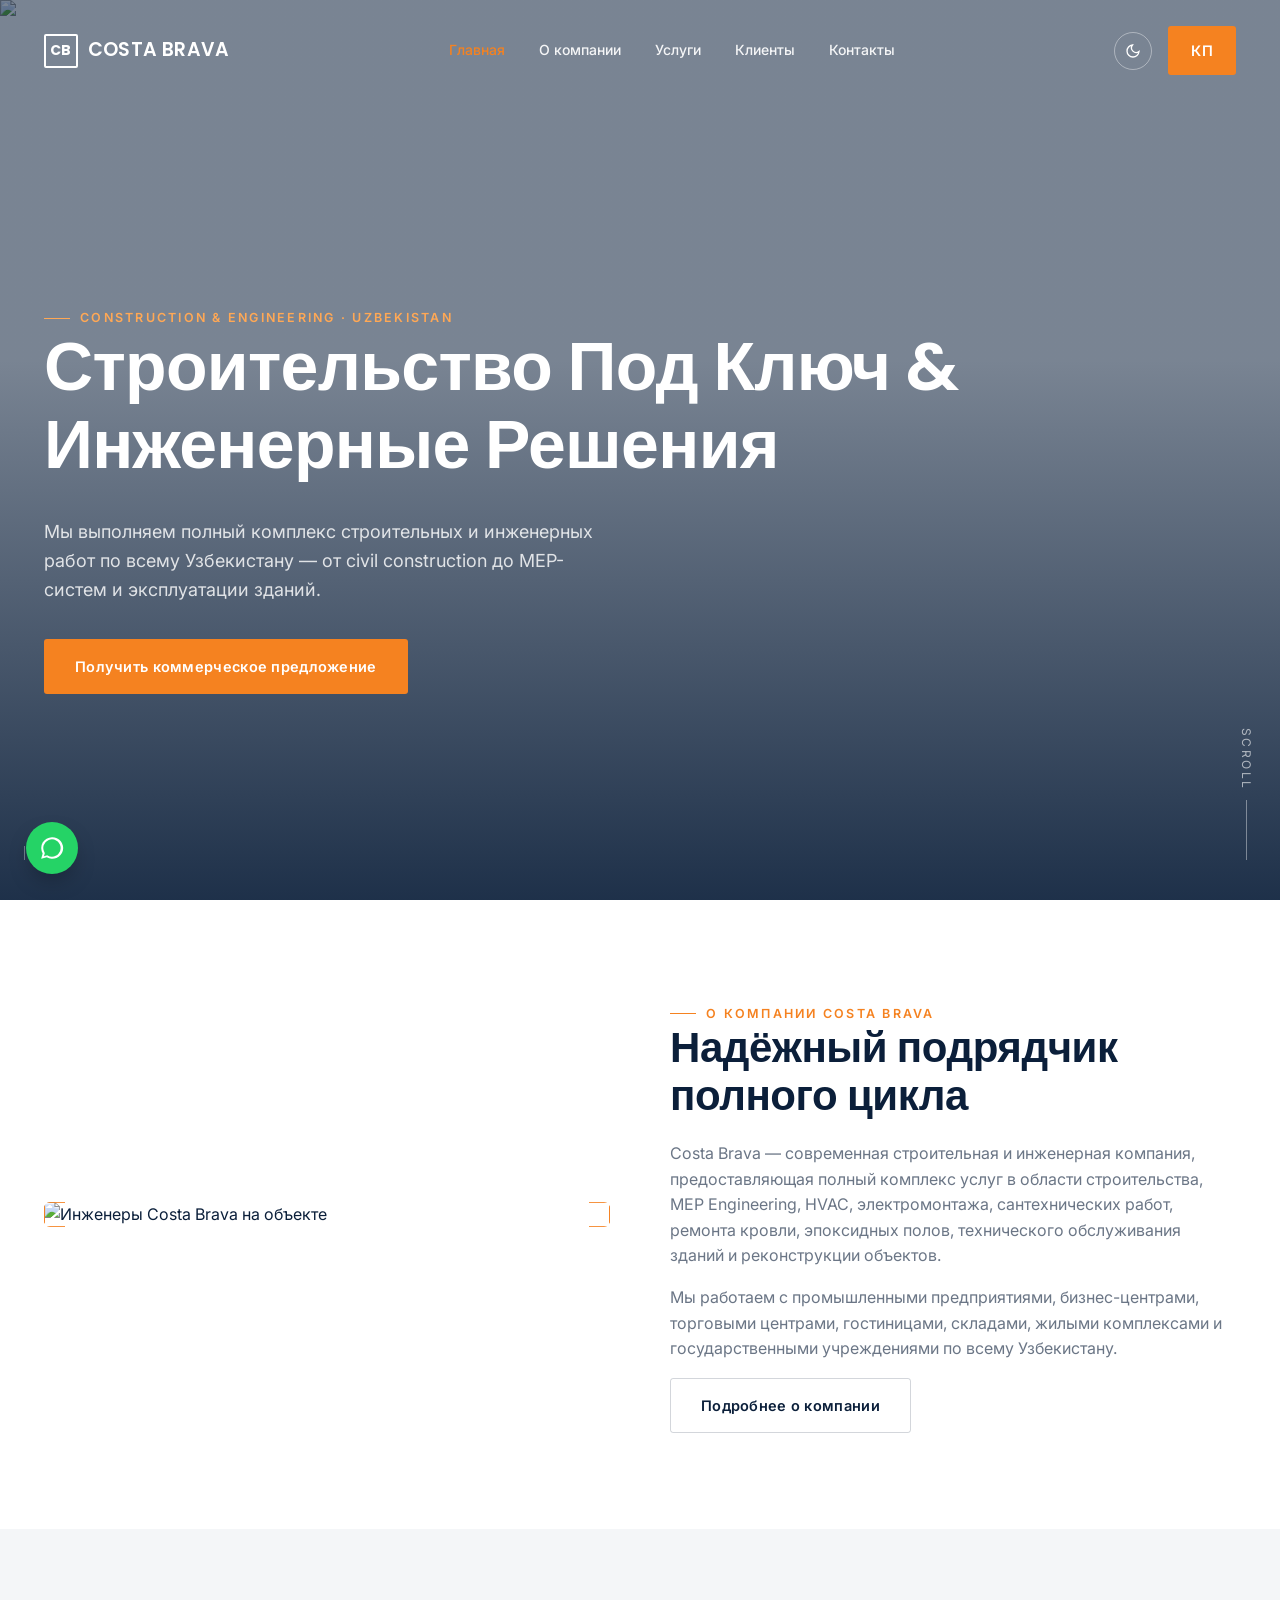
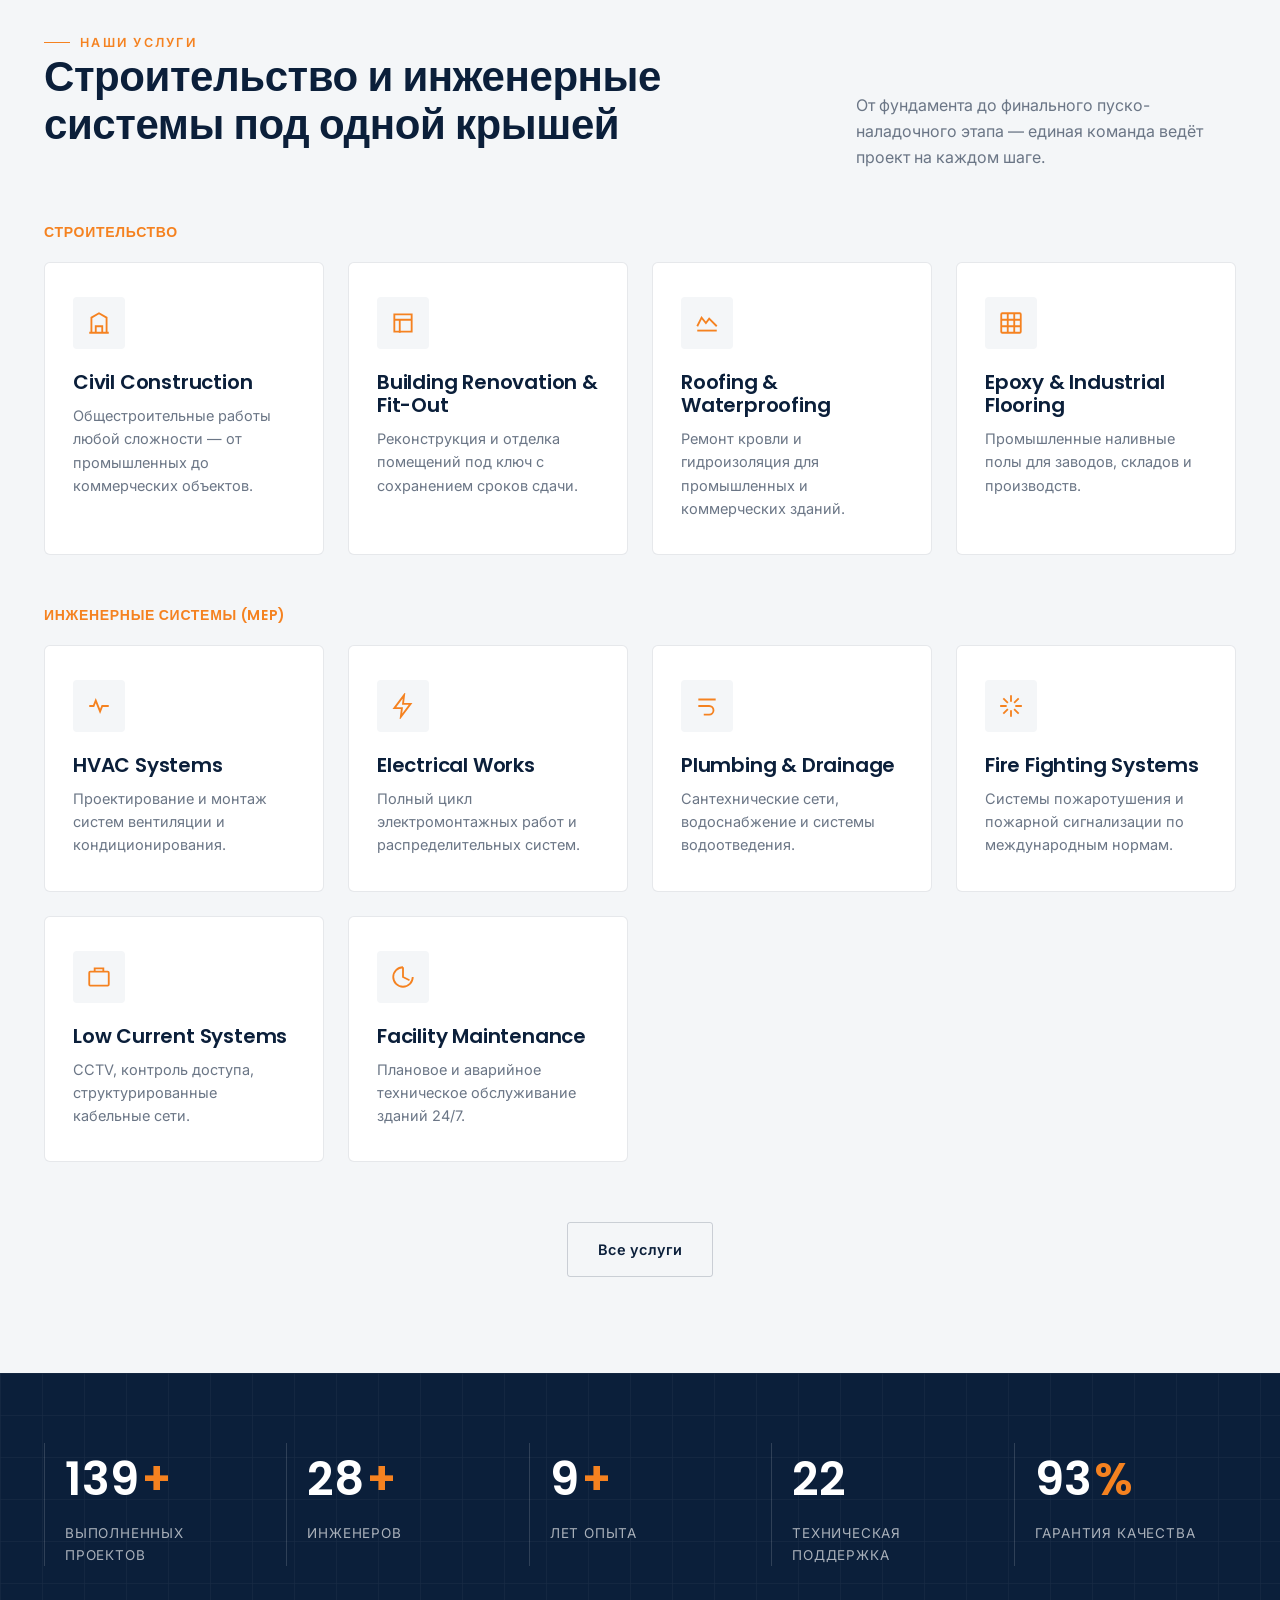
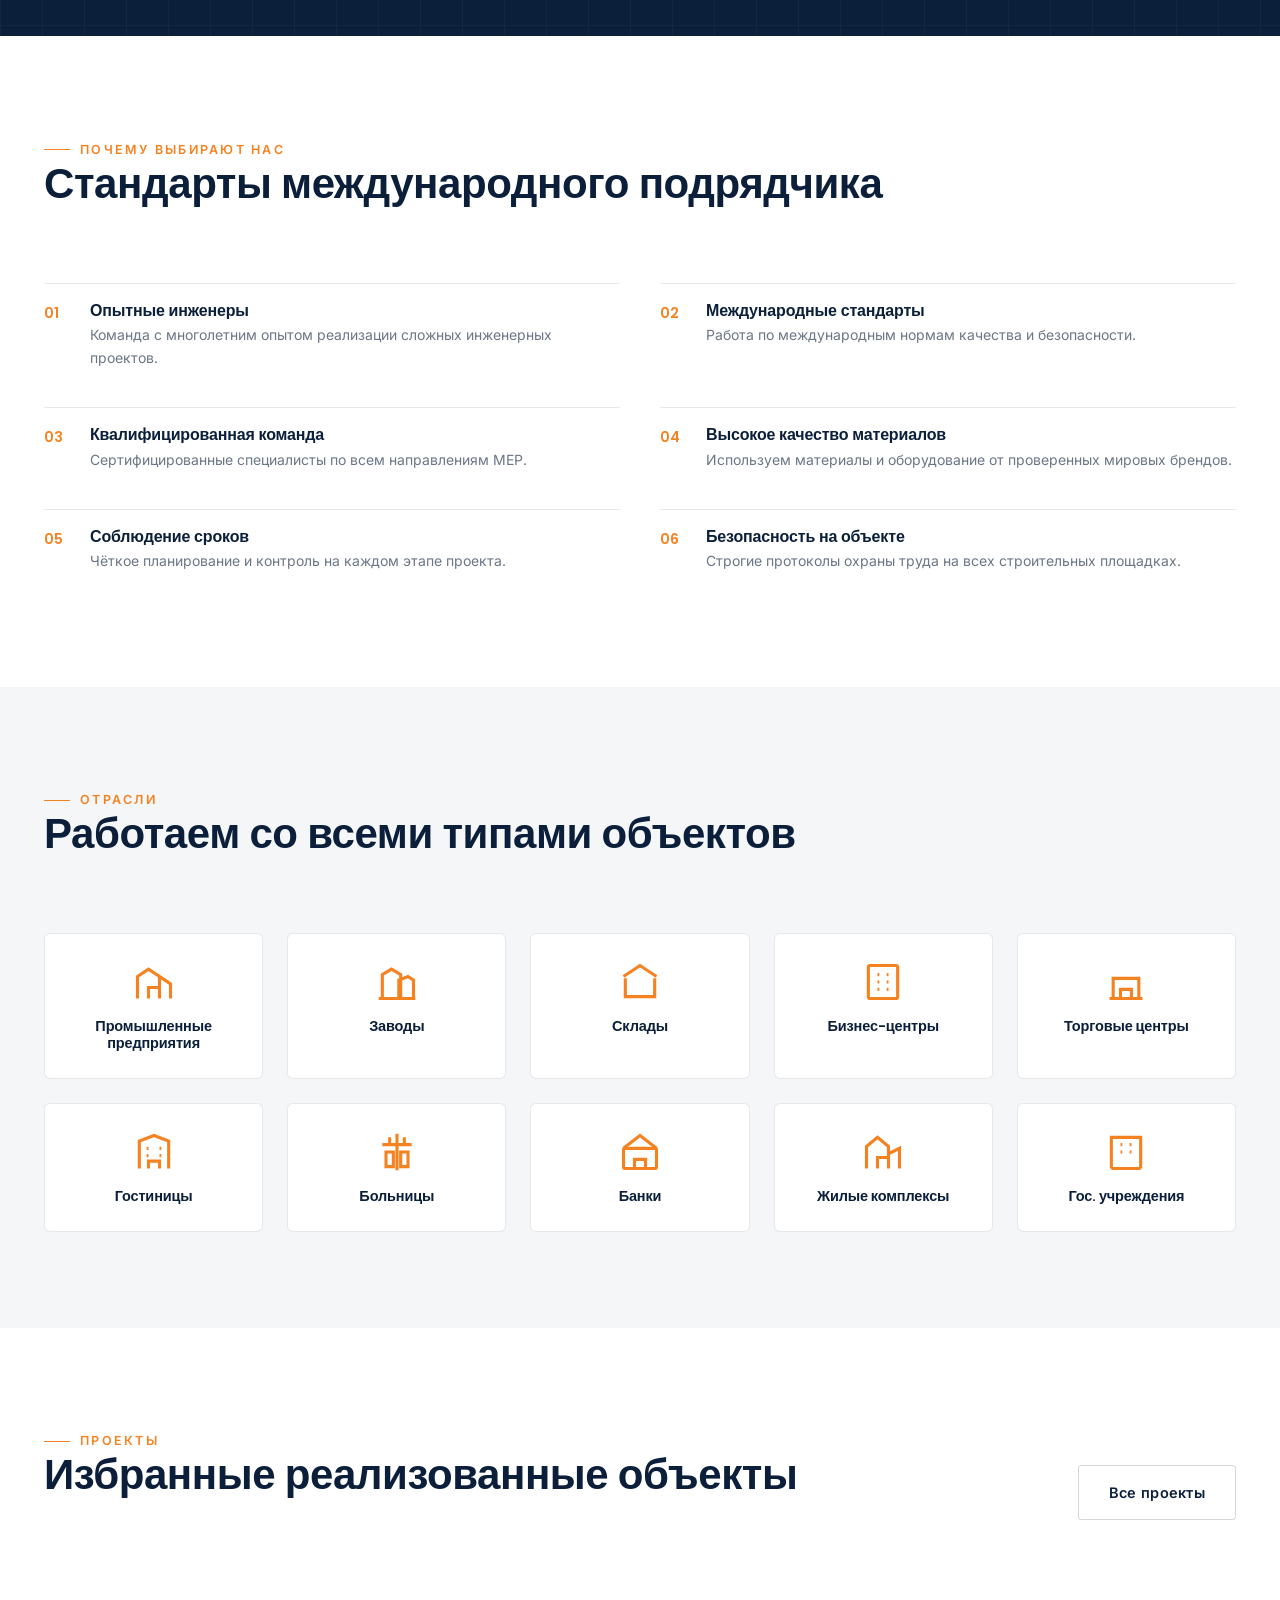
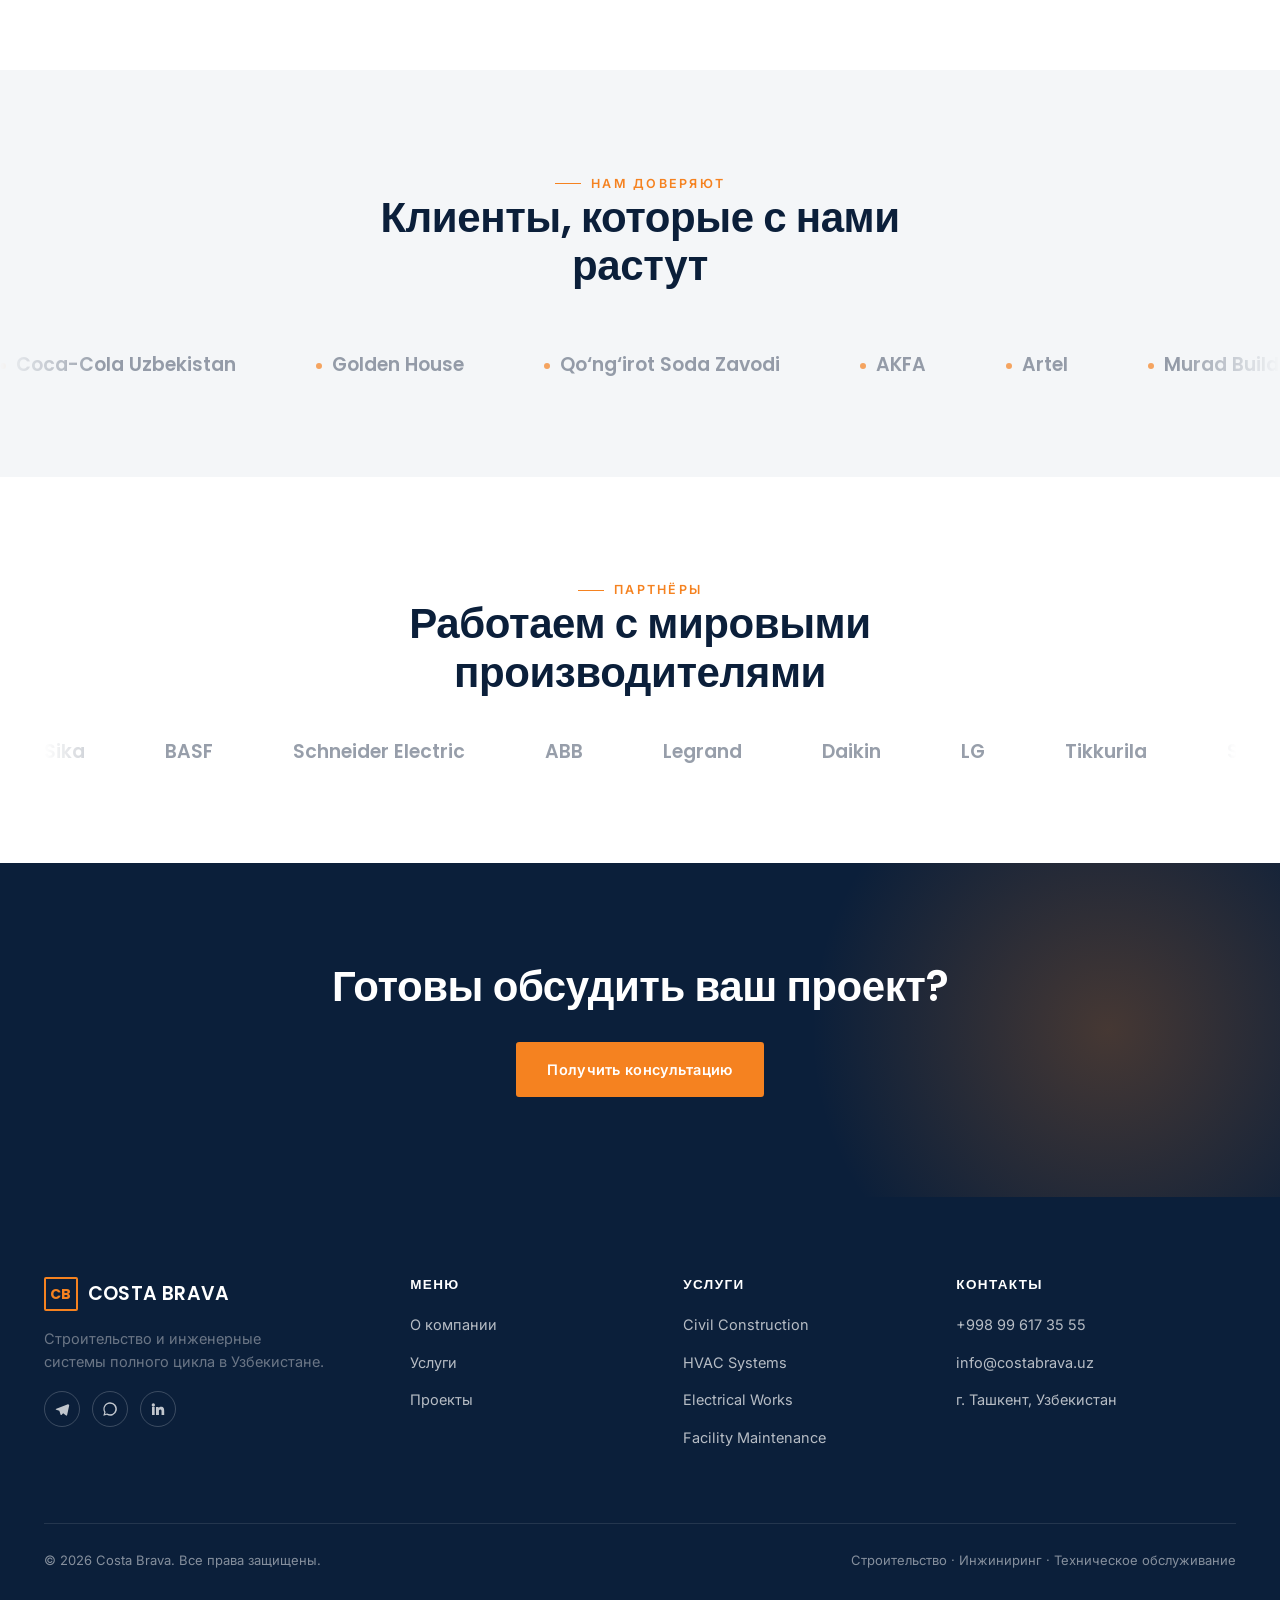
==== commit a08e32ce: "Remove project cards from index.html Removed project cards from the grid section in index.html." ====
--- a/index.html
+++ b/index.html
@@ -221,12 +221,6 @@
         <h2>Избранные реализованные объекты</h2>
       </div>
       <div class="side"><a href="projects.html" class="btn btn-outline">Все проекты</a></div>
-    </div>
-    <div class="grid-4 reveal reveal-stagger">
-      <div class="project-card" style="--i:0"><img src="https://images.unsplash.com/photo-1516937941344-00b4e0337589?auto=format&fit=crop&w=700&q=75" alt="Coca-Cola Uzbekistan — инженерные работы" loading="lazy"><div class="overlay"><span class="tag">Инженерные работы</span><h3>Coca-Cola Uzbekistan</h3></div></div>
-      <div class="project-card" style="--i:1"><img src="https://images.unsplash.com/photo-1487958449943-2429e8be8625?auto=format&fit=crop&w=700&q=75" alt="Golden House — электромонтаж" loading="lazy"><div class="overlay"><span class="tag">Электромонтаж</span><h3>Golden House</h3></div></div>
-      <div class="project-card" style="--i:2"><img src="https://images.unsplash.com/photo-1518709268805-4e9042af2176?auto=format&fit=crop&w=700&q=75" alt="Qo'ng'irot Soda Zavodi — эпоксидные полы" loading="lazy"><div class="overlay"><span class="tag">Эпоксидные полы</span><h3>Qo‘ng‘irot Soda Zavodi</h3></div></div>
-      <div class="project-card" style="--i:3"><img src="https://images.unsplash.com/photo-1590959651373-a3db0f38a961?auto=format&fit=crop&w=700&q=75" alt="Капитальный ремонт и монтаж HVAC" loading="lazy"><div class="overlay"><span class="tag">HVAC · Ремонт кровли</span><h3>Капитальный ремонт объекта</h3></div></div>
     </div>
   </div>
 </section>
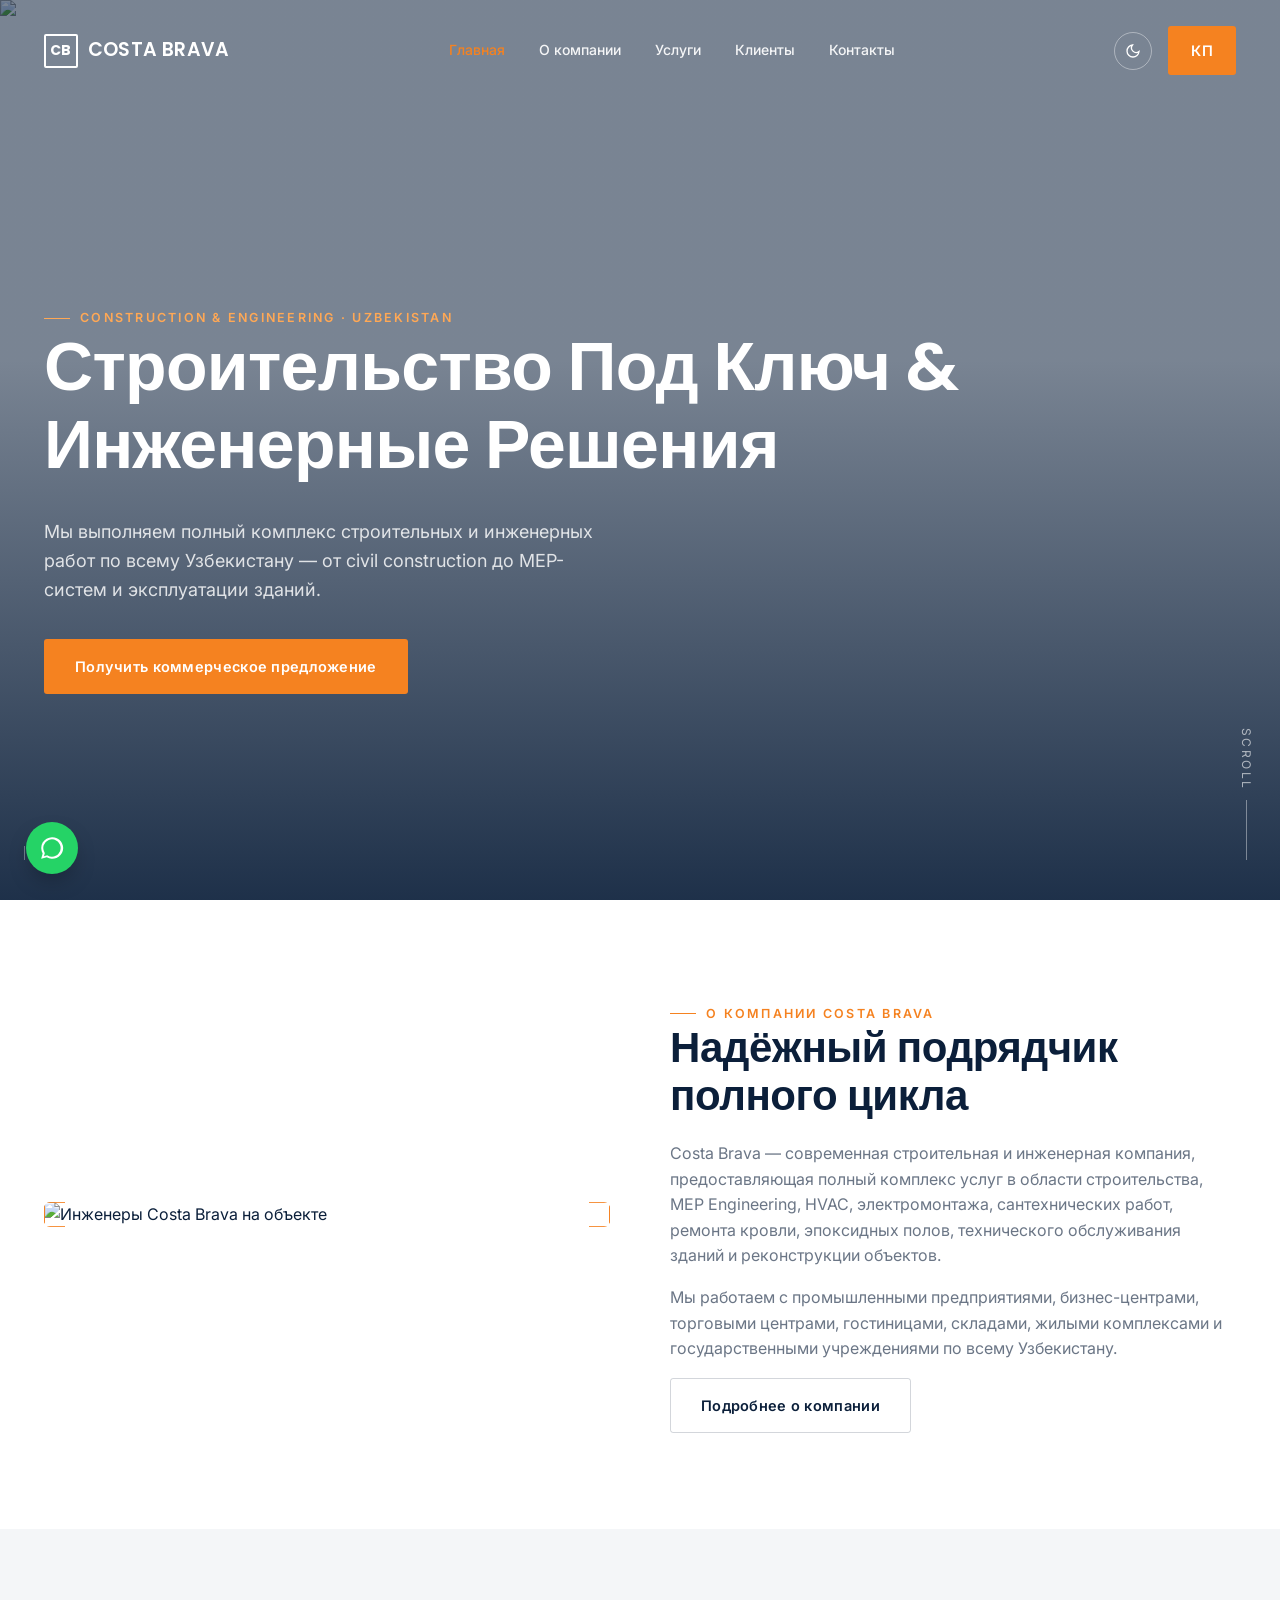
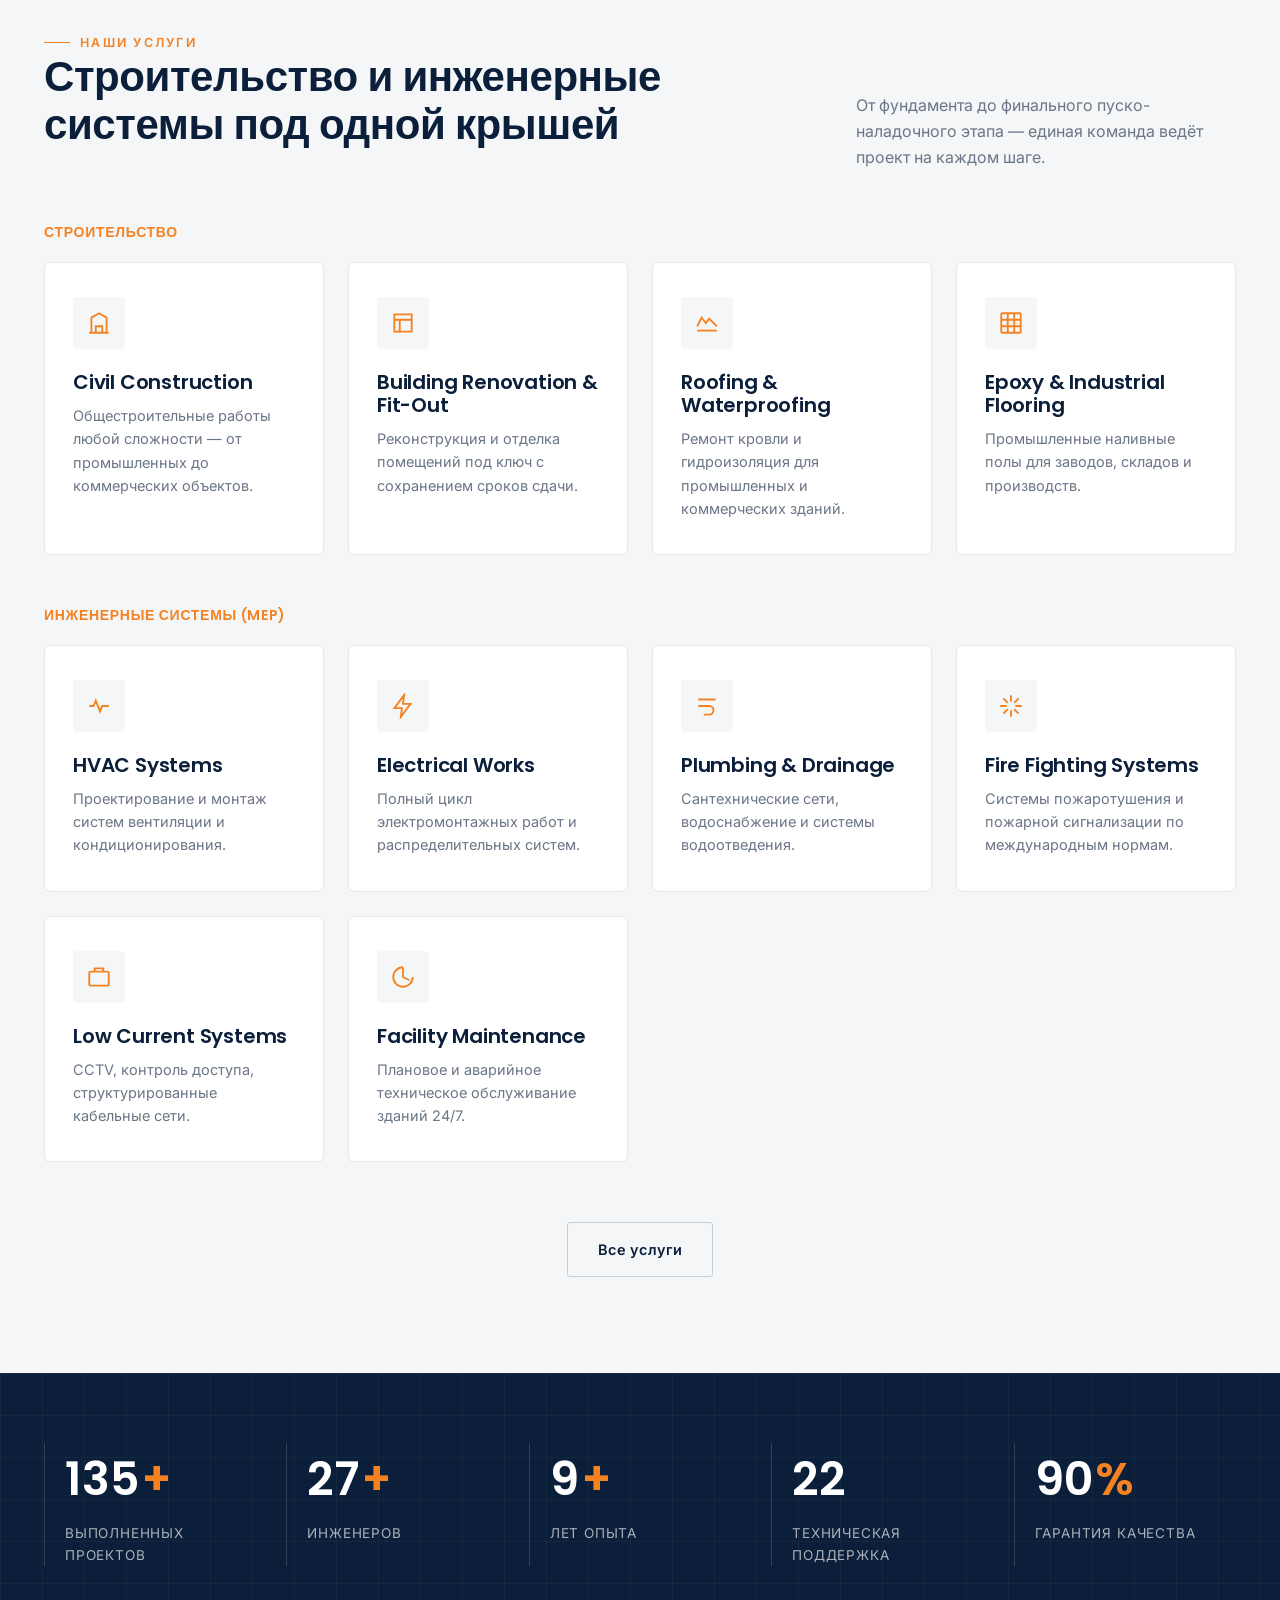
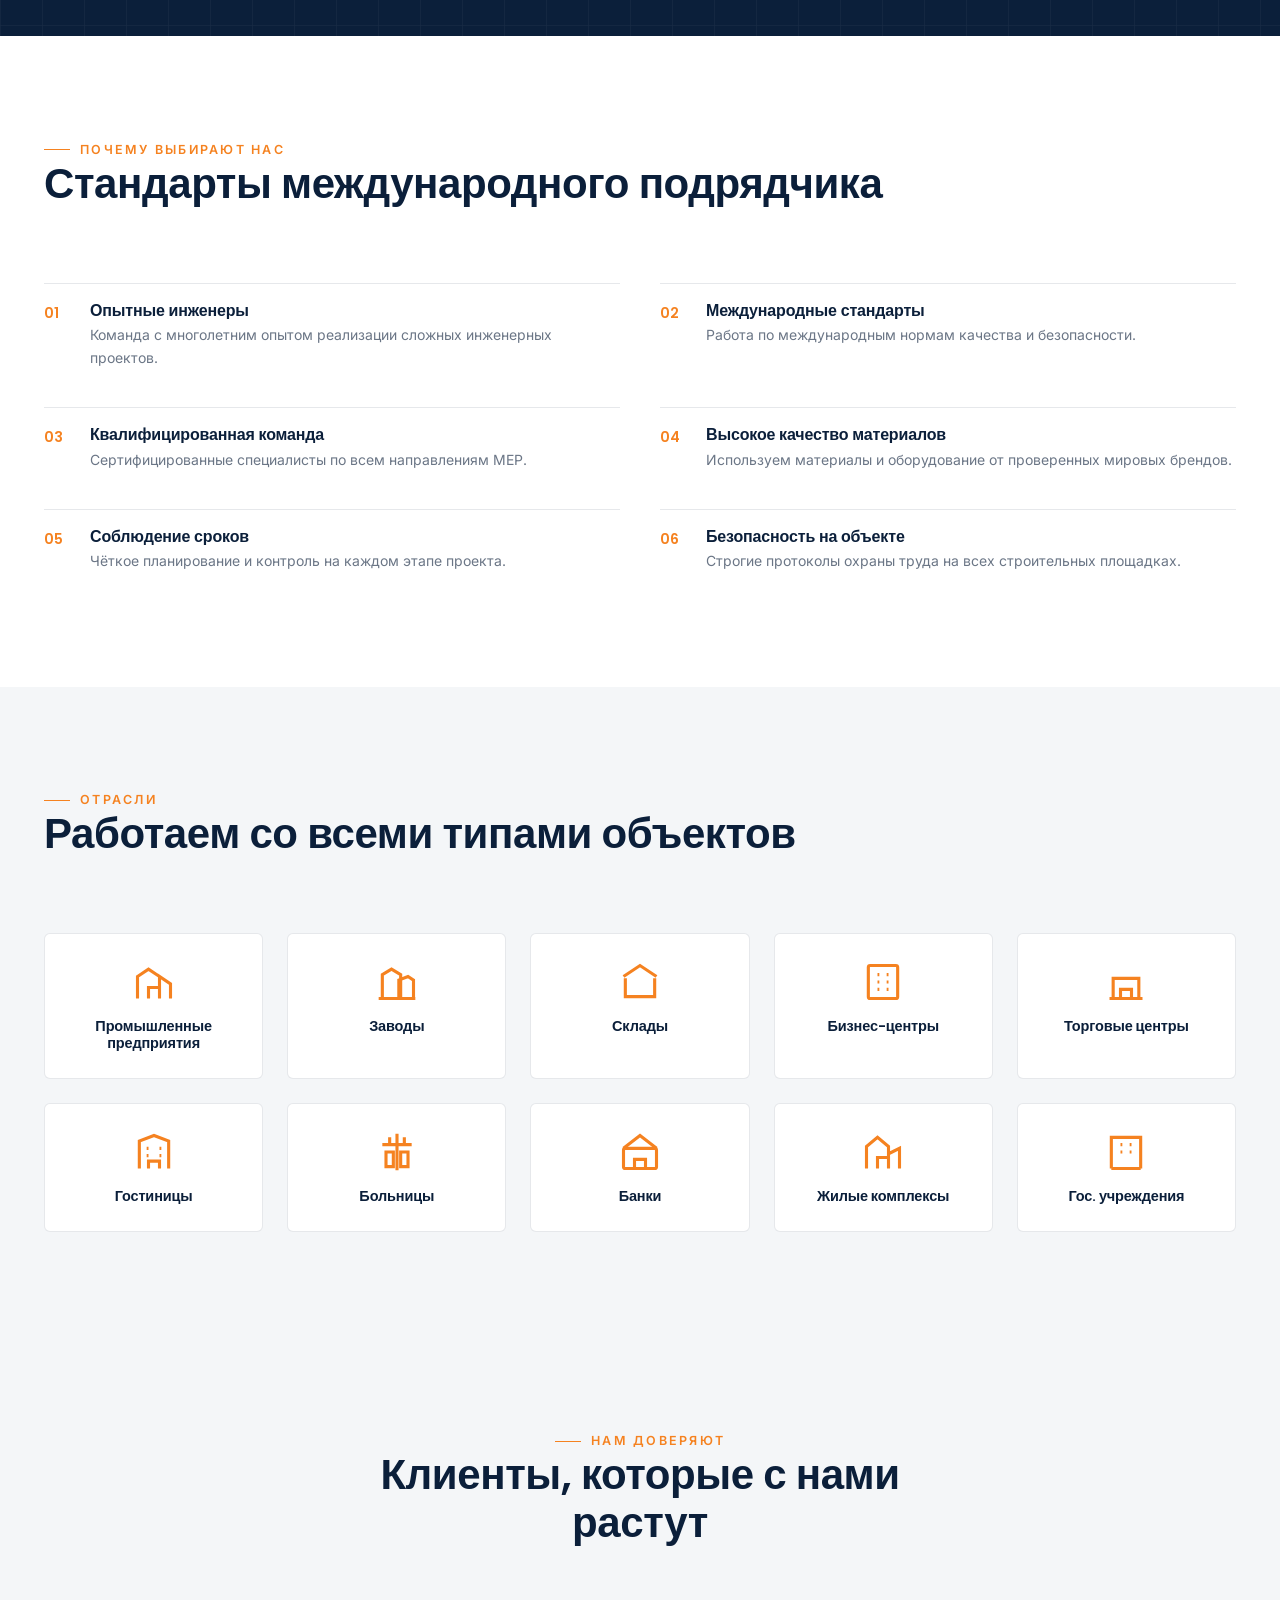
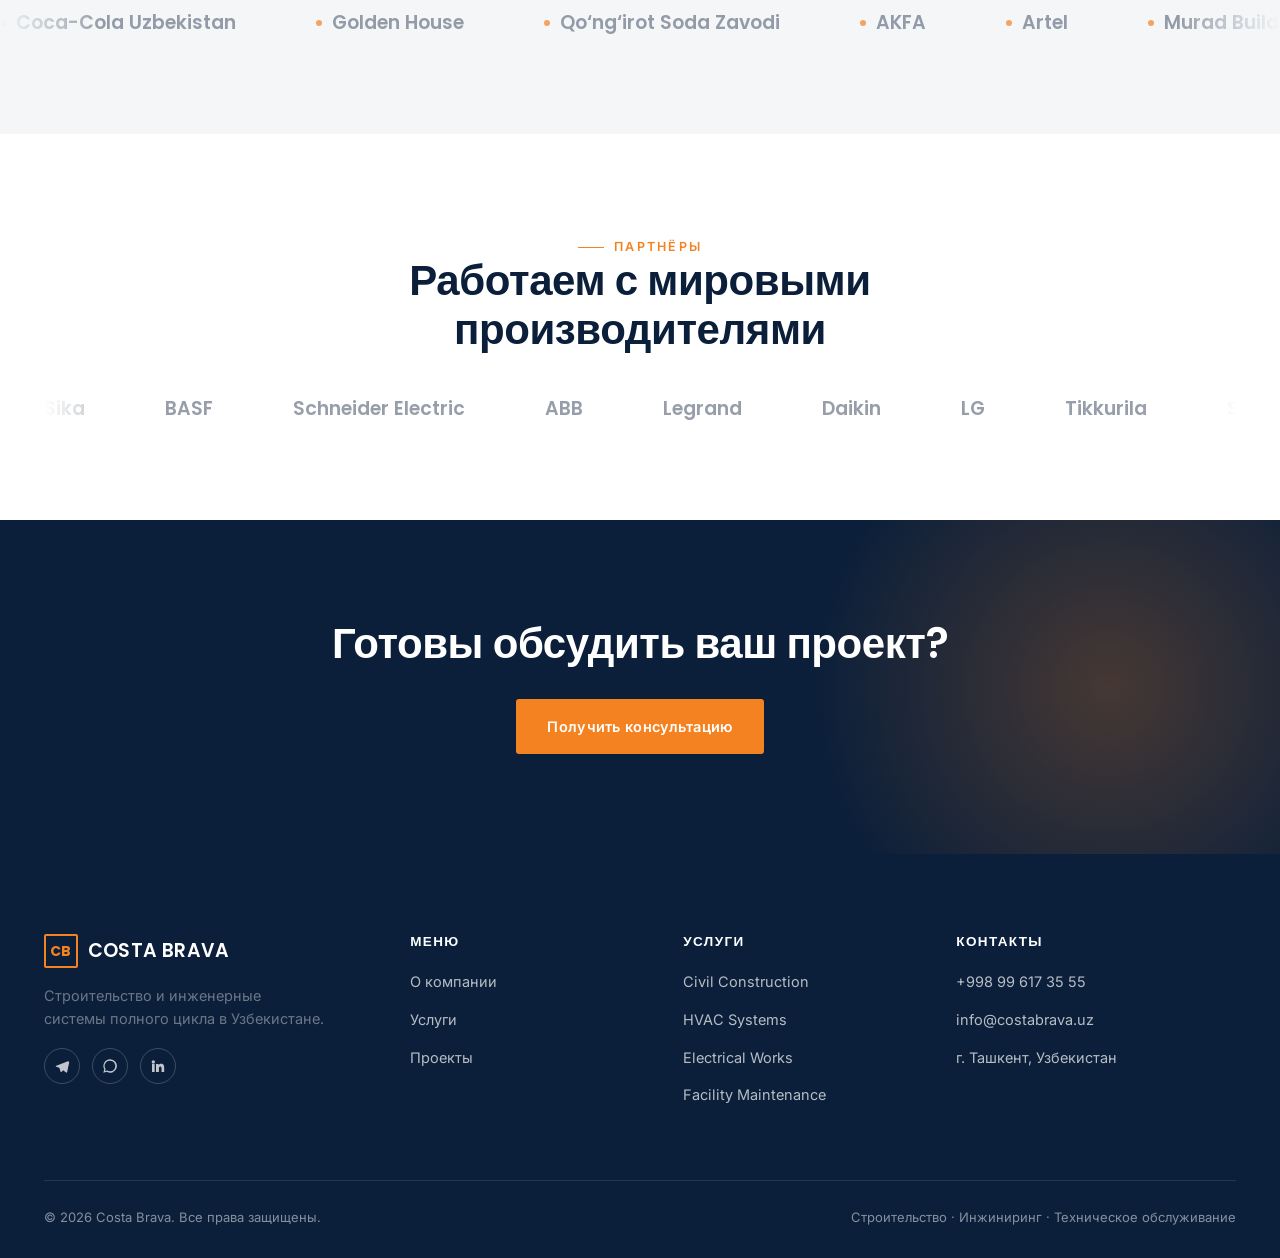
==== commit 7d169130: "Remove projects preview section from index.html Removed the projects preview section from the HTML." ====
--- a/index.html
+++ b/index.html
@@ -212,18 +212,6 @@
   </div>
 </section>
 
-<!-- ================= PROJECTS PREVIEW ================= -->
-<section>
-  <div class="container">
-    <div class="section-head reveal">
-      <div>
-        <div class="eyebrow">Проекты</div>
-        <h2>Избранные реализованные объекты</h2>
-      </div>
-      <div class="side"><a href="projects.html" class="btn btn-outline">Все проекты</a></div>
-    </div>
-  </div>
-</section>
 
 <!-- ================= CLIENTS ================= -->
 <section class="section-alt">
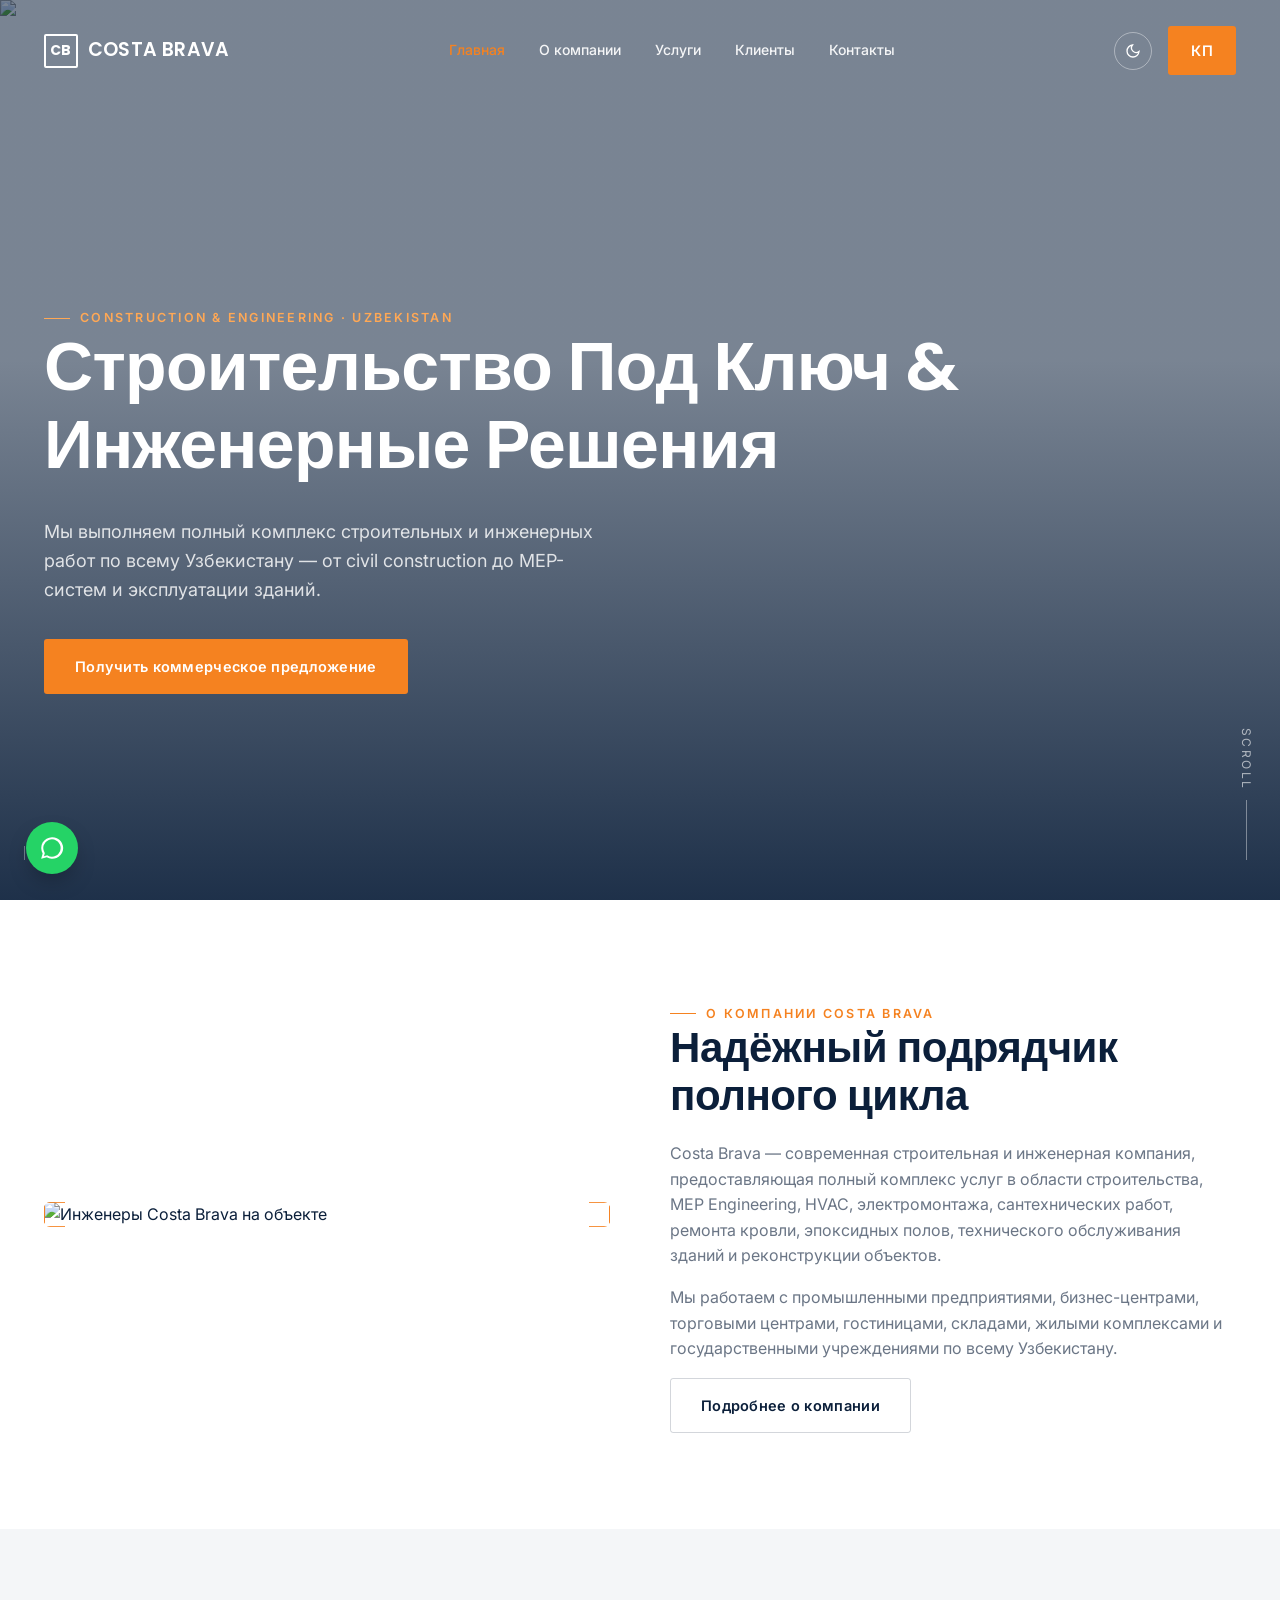
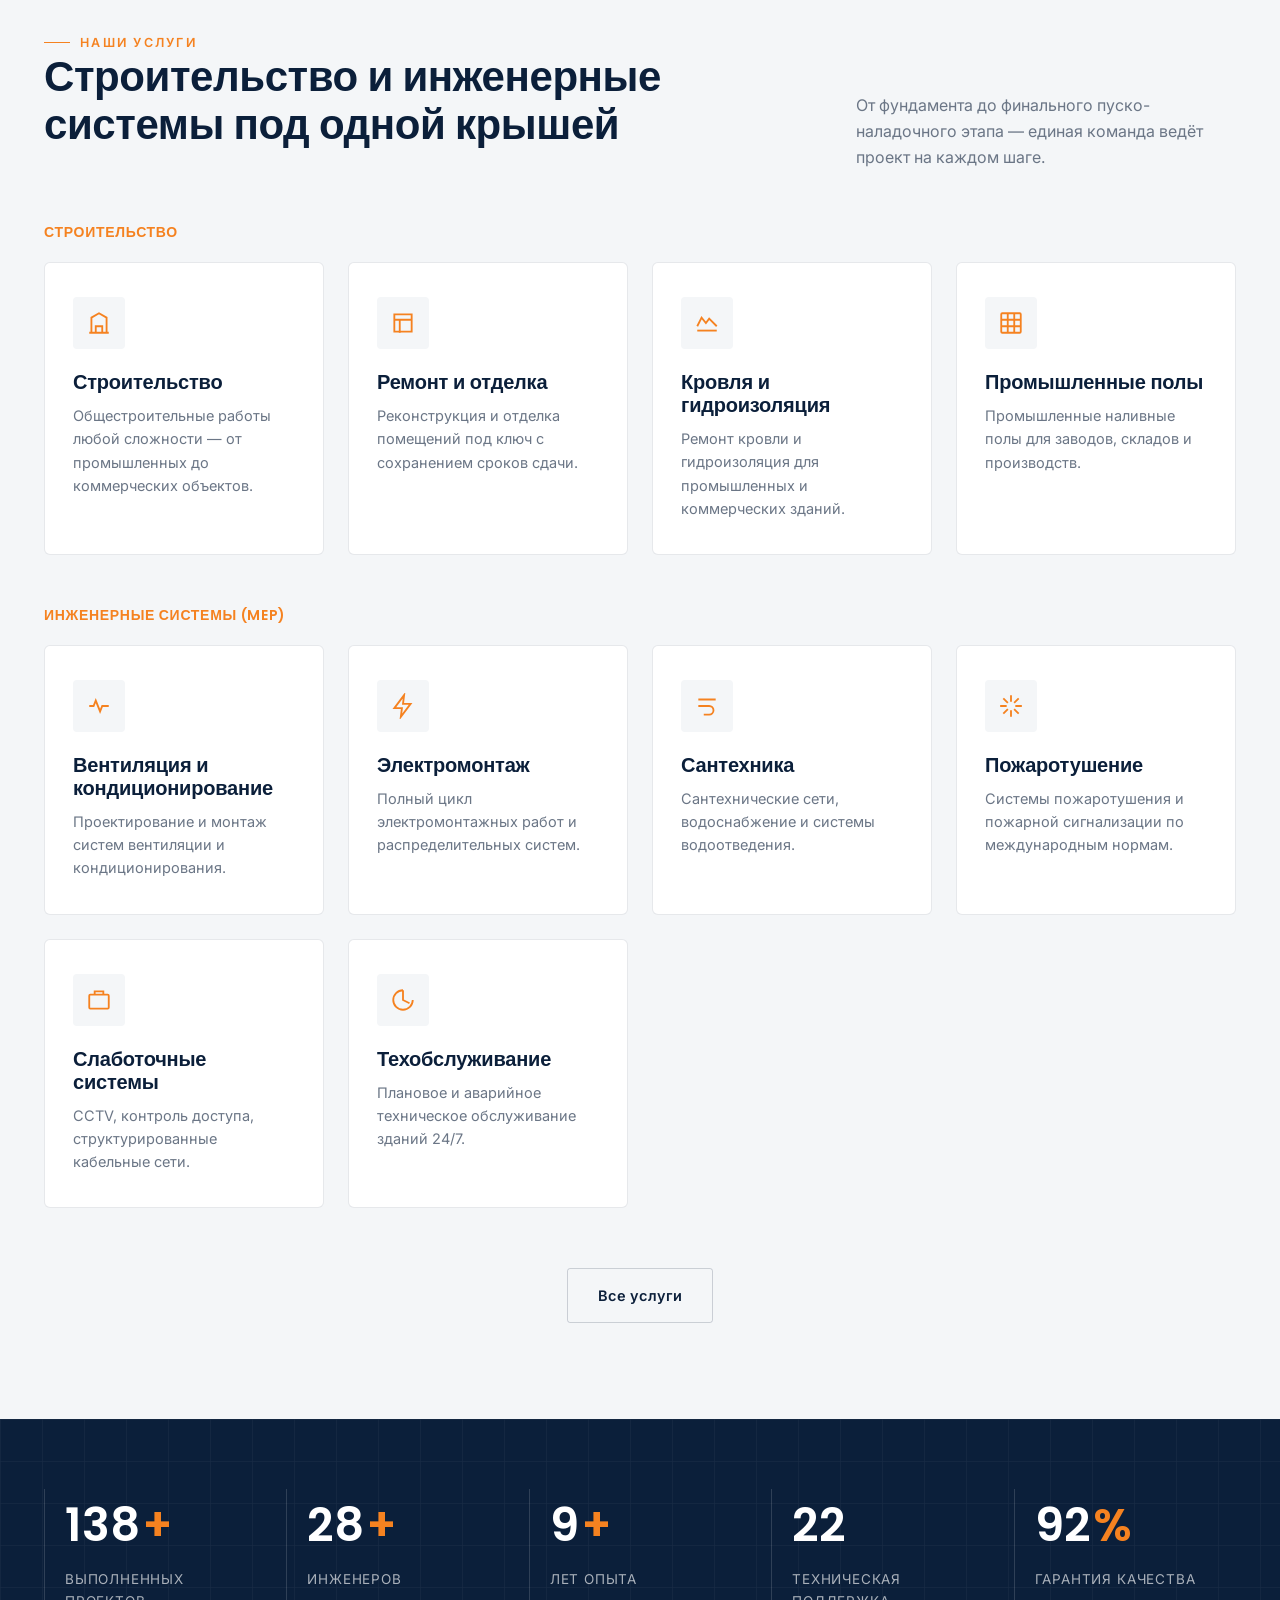
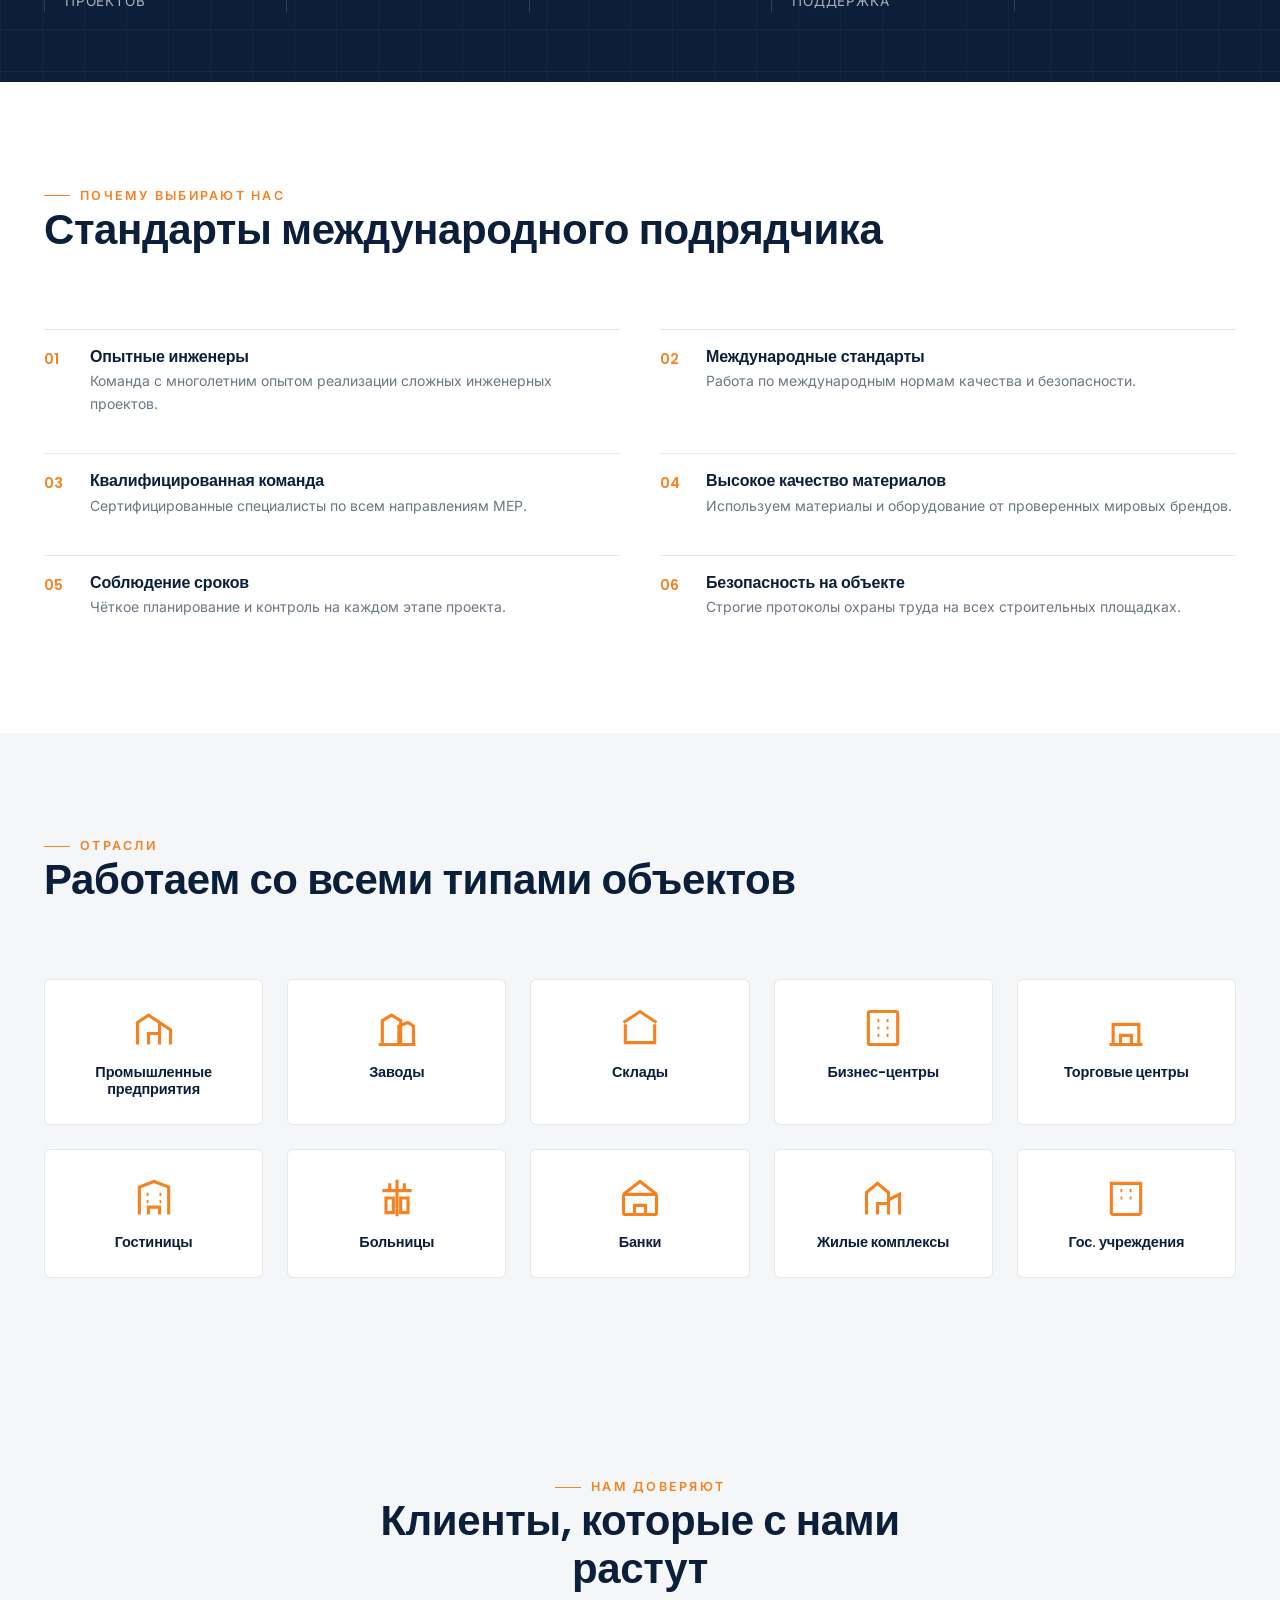
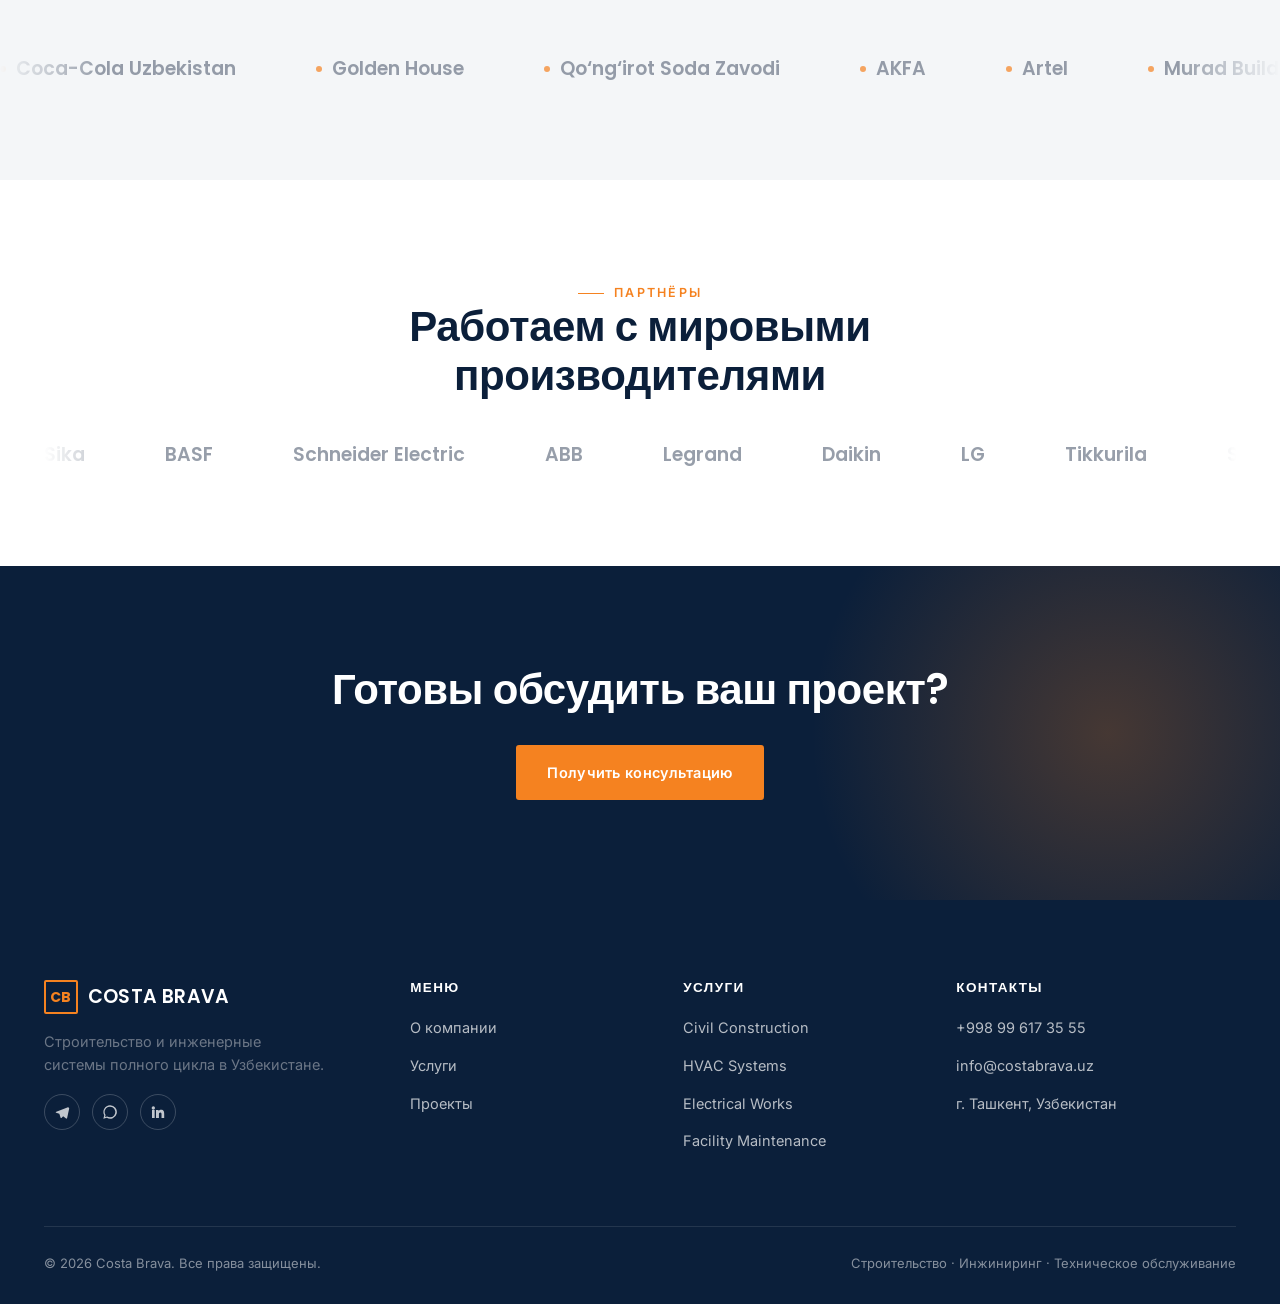
==== commit d37cec88: "Update index.html" ====
--- a/index.html
+++ b/index.html
@@ -98,22 +98,22 @@
     <div class="grid-4 reveal reveal-stagger">
       <div class="card" style="--i:0">
         <div class="icon"><svg viewBox="0 0 24 24" fill="none" stroke="currentColor" stroke-width="1.7"><path d="M3 21h18M5 21V7l7-4 7 4v14M9 21v-6h6v6"/></svg></div>
-        <h3>Civil Construction</h3>
+        <h3>Строительство</h3>
         <p>Общестроительные работы любой сложности — от промышленных до коммерческих объектов.</p>
       </div>
       <div class="card" style="--i:1">
         <div class="icon"><svg viewBox="0 0 24 24" fill="none" stroke="currentColor" stroke-width="1.7"><path d="M4 4h16v16H4z"/><path d="M4 9h16M9 21V9"/></svg></div>
-        <h3>Building Renovation &amp; Fit-Out</h3>
+        <h3>Ремонт и отделка</h3>
         <p>Реконструкция и отделка помещений под ключ с сохранением сроков сдачи.</p>
       </div>
       <div class="card" style="--i:2">
         <div class="icon"><svg viewBox="0 0 24 24" fill="none" stroke="currentColor" stroke-width="1.7"><path d="M3 15l4-8 4 5 3-4 7 7"/><path d="M3 19h18"/></svg></div>
-        <h3>Roofing &amp; Waterproofing</h3>
+        <h3>Кровля и гидроизоляция</h3>
         <p>Ремонт кровли и гидроизоляция для промышленных и коммерческих зданий.</p>
       </div>
       <div class="card" style="--i:3">
         <div class="icon"><svg viewBox="0 0 24 24" fill="none" stroke="currentColor" stroke-width="1.7"><rect x="3" y="3" width="18" height="18" rx="1"/><path d="M3 9h18M3 15h18M9 3v18M15 3v18"/></svg></div>
-        <h3>Epoxy &amp; Industrial Flooring</h3>
+        <h3>Промышленные полы</h3>
         <p>Промышленные наливные полы для заводов, складов и производств.</p>
       </div>
     </div>
@@ -122,32 +122,32 @@
     <div class="grid-4 reveal reveal-stagger">
       <div class="card" style="--i:0">
         <div class="icon"><svg viewBox="0 0 24 24" fill="none" stroke="currentColor" stroke-width="1.7"><path d="M3 12h4l2-5 4 10 2-5h6"/></svg></div>
-        <h3>HVAC Systems</h3>
+        <h3>Вентиляция и кондиционирование</h3>
         <p>Проектирование и монтаж систем вентиляции и кондиционирования.</p>
       </div>
       <div class="card" style="--i:1">
         <div class="icon"><svg viewBox="0 0 24 24" fill="none" stroke="currentColor" stroke-width="1.7"><path d="M13 2 4 14h7l-1 8 9-12h-7l1-8z"/></svg></div>
-        <h3>Electrical Works</h3>
+        <h3>Электромонтаж</h3>
         <p>Полный цикл электромонтажных работ и распределительных систем.</p>
       </div>
       <div class="card" style="--i:2">
         <div class="icon"><svg viewBox="0 0 24 24" fill="none" stroke="currentColor" stroke-width="1.7"><path d="M4 6h16M4 12h10a4 4 0 0 1 0 8H9"/></svg></div>
-        <h3>Plumbing &amp; Drainage</h3>
+        <h3>Сантехника</h3>
         <p>Сантехнические сети, водоснабжение и системы водоотведения.</p>
       </div>
       <div class="card" style="--i:3">
         <div class="icon"><svg viewBox="0 0 24 24" fill="none" stroke="currentColor" stroke-width="1.7"><path d="M12 2v6M12 16v6M4.9 4.9l4.2 4.2M14.9 14.9l4.2 4.2M2 12h6M16 12h6M4.9 19.1l4.2-4.2M14.9 9.1l4.2-4.2"/></svg></div>
-        <h3>Fire Fighting Systems</h3>
+        <h3>Пожаротушение</h3>
         <p>Системы пожаротушения и пожарной сигнализации по международным нормам.</p>
       </div>
       <div class="card" style="--i:4">
         <div class="icon"><svg viewBox="0 0 24 24" fill="none" stroke="currentColor" stroke-width="1.7"><rect x="3" y="7" width="18" height="13" rx="1"/><path d="M8 7V4h8v3"/></svg></div>
-        <h3>Low Current Systems</h3>
+        <h3>Слаботочные системы</h3>
         <p>CCTV, контроль доступа, структурированные кабельные сети.</p>
       </div>
       <div class="card" style="--i:5">
         <div class="icon"><svg viewBox="0 0 24 24" fill="none" stroke="currentColor" stroke-width="1.7"><path d="M12 3a9 9 0 1 0 9 9"/><path d="M12 3v9l6 3"/></svg></div>
-        <h3>Facility Maintenance</h3>
+        <h3>Техобслуживание</h3>
         <p>Плановое и аварийное техническое обслуживание зданий 24/7.</p>
       </div>
     </div>
--- a/styles.css
+++ b/styles.css
@@ -360,6 +360,57 @@
 .logo-track .logo-item:hover{ opacity:1; color: var(--orange); }
 .logo-track .logo-item .dot{ width:6px; height:6px; background: var(--orange); border-radius:50%; }
 
+/* =========================================================
+   CLIENT LOGO MARQUEE (BULLETPROOF) 
+   ========================================================= */
+.marquee-container {
+  overflow: hidden !important;
+  width: 100% !important;
+  padding: 20px 0 !important;
+  white-space: nowrap !important;
+  -webkit-mask-image: linear-gradient(to right, transparent, black 10%, black 90%, transparent);
+  mask-image: linear-gradient(to right, transparent, black 10%, black 90%, transparent);
+}
+
+.marquee-track {
+  display: flex !important;
+  flex-direction: row !important; /* Force a horizontal line */
+  flex-wrap: nowrap !important;  /* Never allow wrapping */
+  width: max-content !important; 
+  gap: 24px !important;
+  animation: scroll-left 25s linear infinite !important; /* Forces animation */
+}
+
+.marquee-track:hover {
+  animation-play-state: paused !important;
+}
+
+.marquee-track .client-logo-card {
+  display: flex !important;
+  align-items: center !important;
+  justify-content: center !important;
+  width: 250px !important;  /* Locks width so mobile grid logic doesn't override */
+  height: 120px !important;
+  flex-shrink: 0 !important; /* Absolutely prevents stacking or squishing */
+  margin: 0 !important;
+}
+
+.marquee-track .client-logo {
+  max-width: 80% !important;
+  max-height: 80% !important;
+  object-fit: contain !important;
+}
+
+@keyframes scroll-left {
+  0% {
+    transform: translateX(0);
+  }
+  100% {
+    transform: translateX(calc(-50% - 12px));
+  }
+}
+/* ========================================================= */
+
 /* ---------- CTA banner ---------- */
 .cta-banner{
   position:relative; background: var(--navy); color:#fff; padding: 100px 0; text-align:center; overflow:hidden;
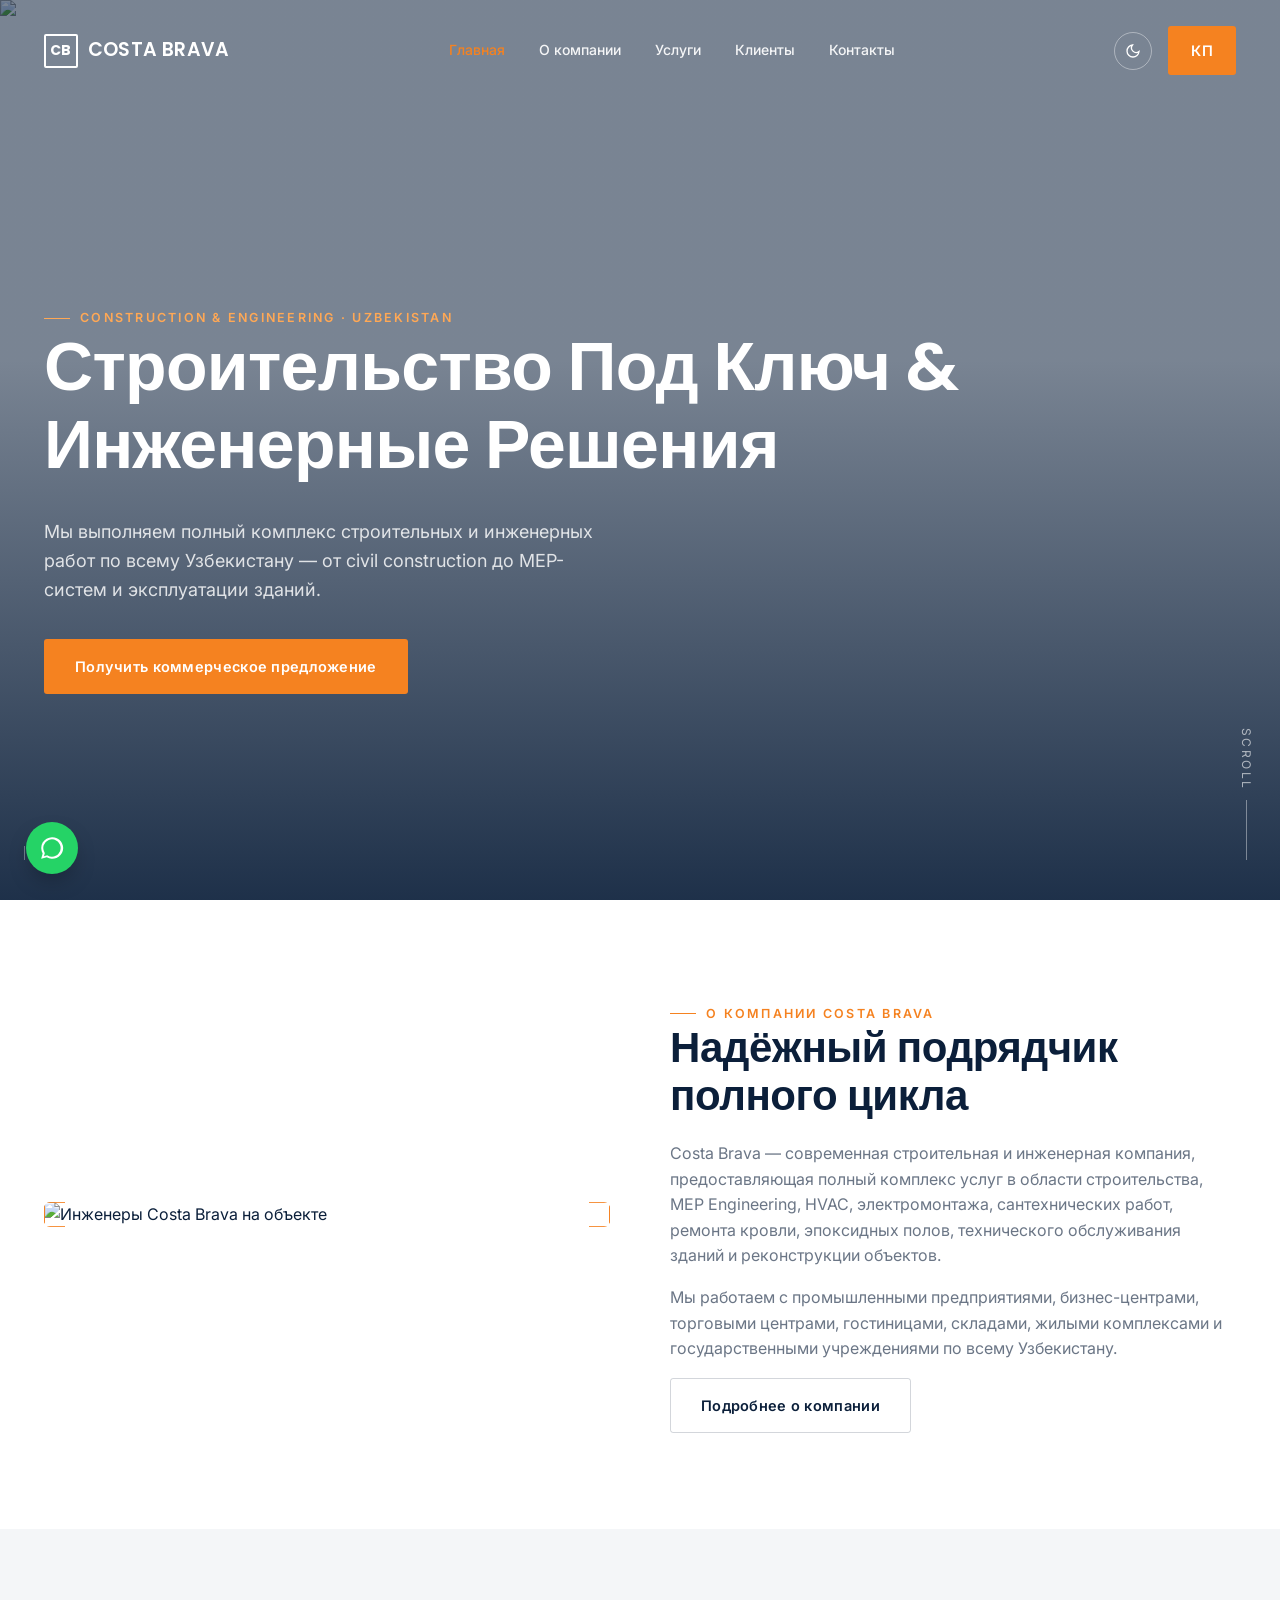
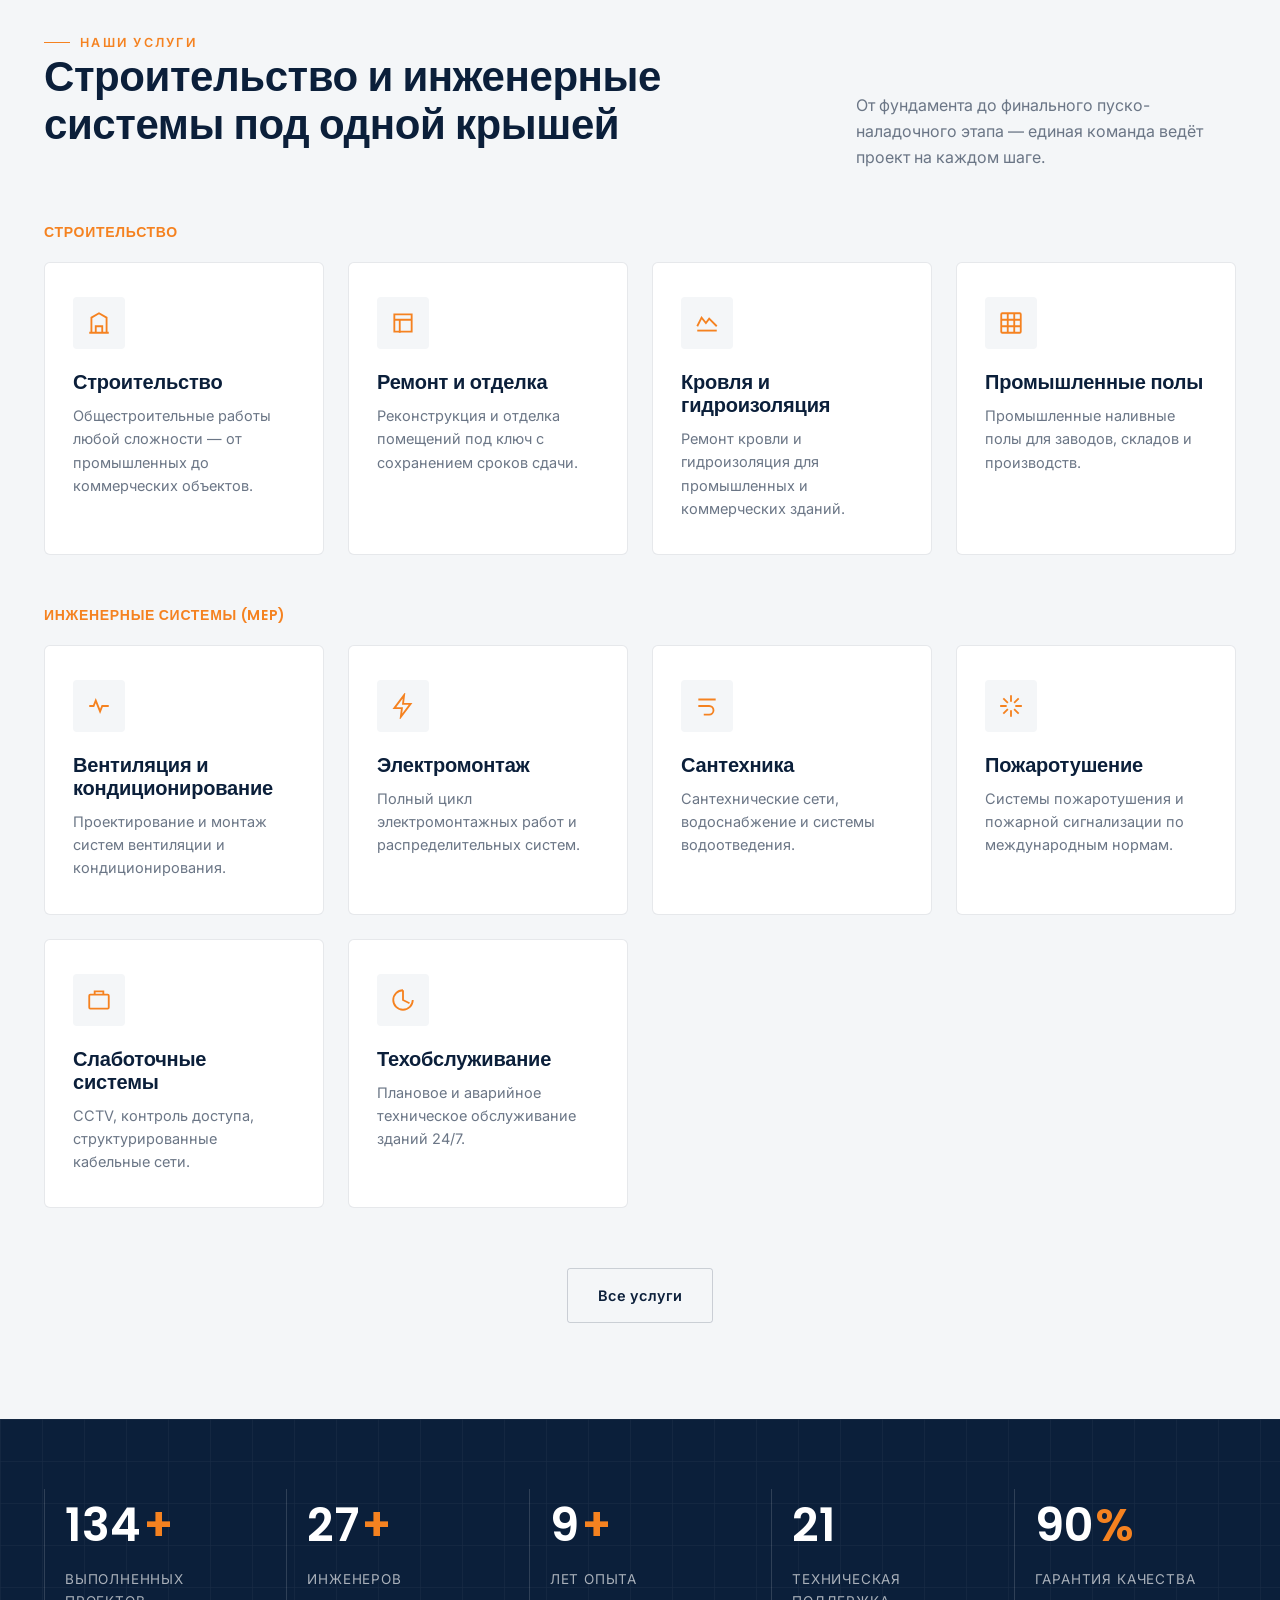
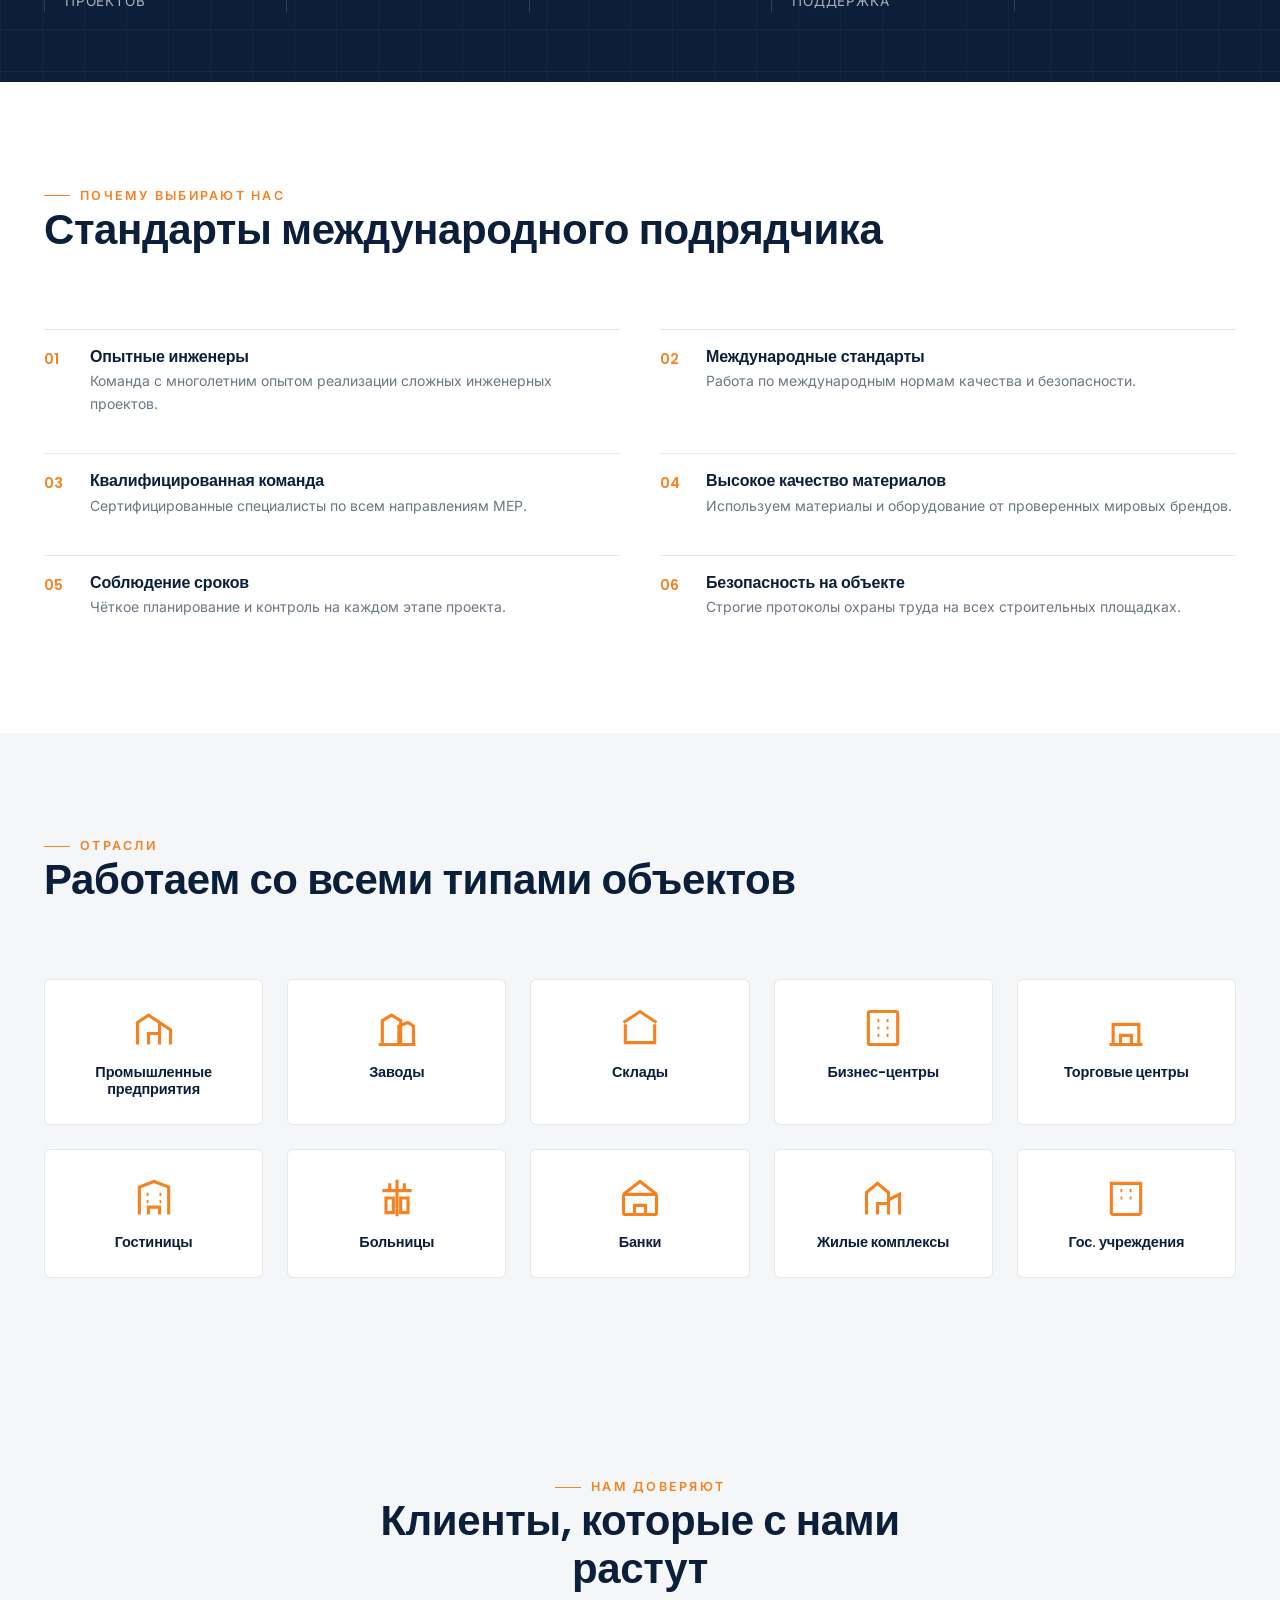
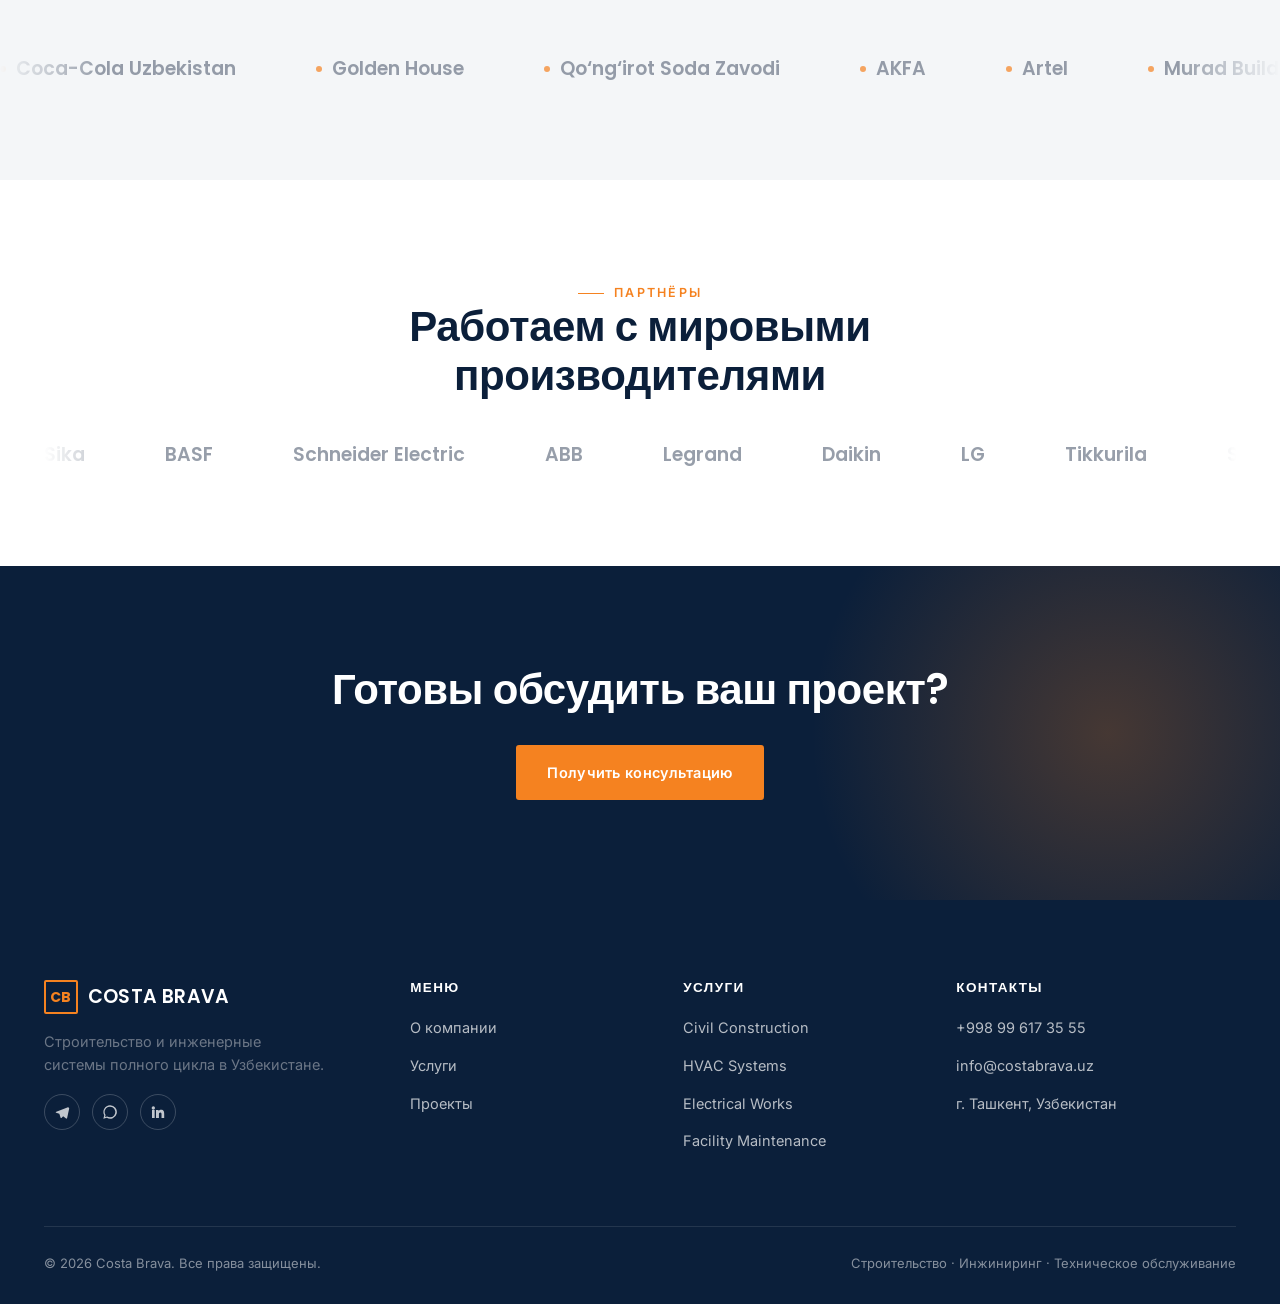
==== commit 6d73b02f: "Update index.html" ====
--- a/index.html
+++ b/index.html
@@ -46,7 +46,7 @@
 <!-- ================= HERO ================= -->
 <section class="hero">
   <div class="hero-media">
-    <img src="https://images.unsplash.com/photo-1500530855697-b586d89ba3ee?auto=format&fit=crop&w=1800&q=75" alt="Строительная площадка на закате" loading="eager">
+    <img src="https://www.pbctoday.co.uk/news/wp-content/uploads/2025/01/iStock-1796838374-scaled.jpg" alt="Строительная площадка на закате" loading="eager">
   </div>
   <div class="hero-ticks" aria-hidden="true">
     <span style="height:14px;"></span><span style="height:22px;"></span><span style="height:10px;"></span><span style="height:30px;"></span><span style="height:16px;"></span>
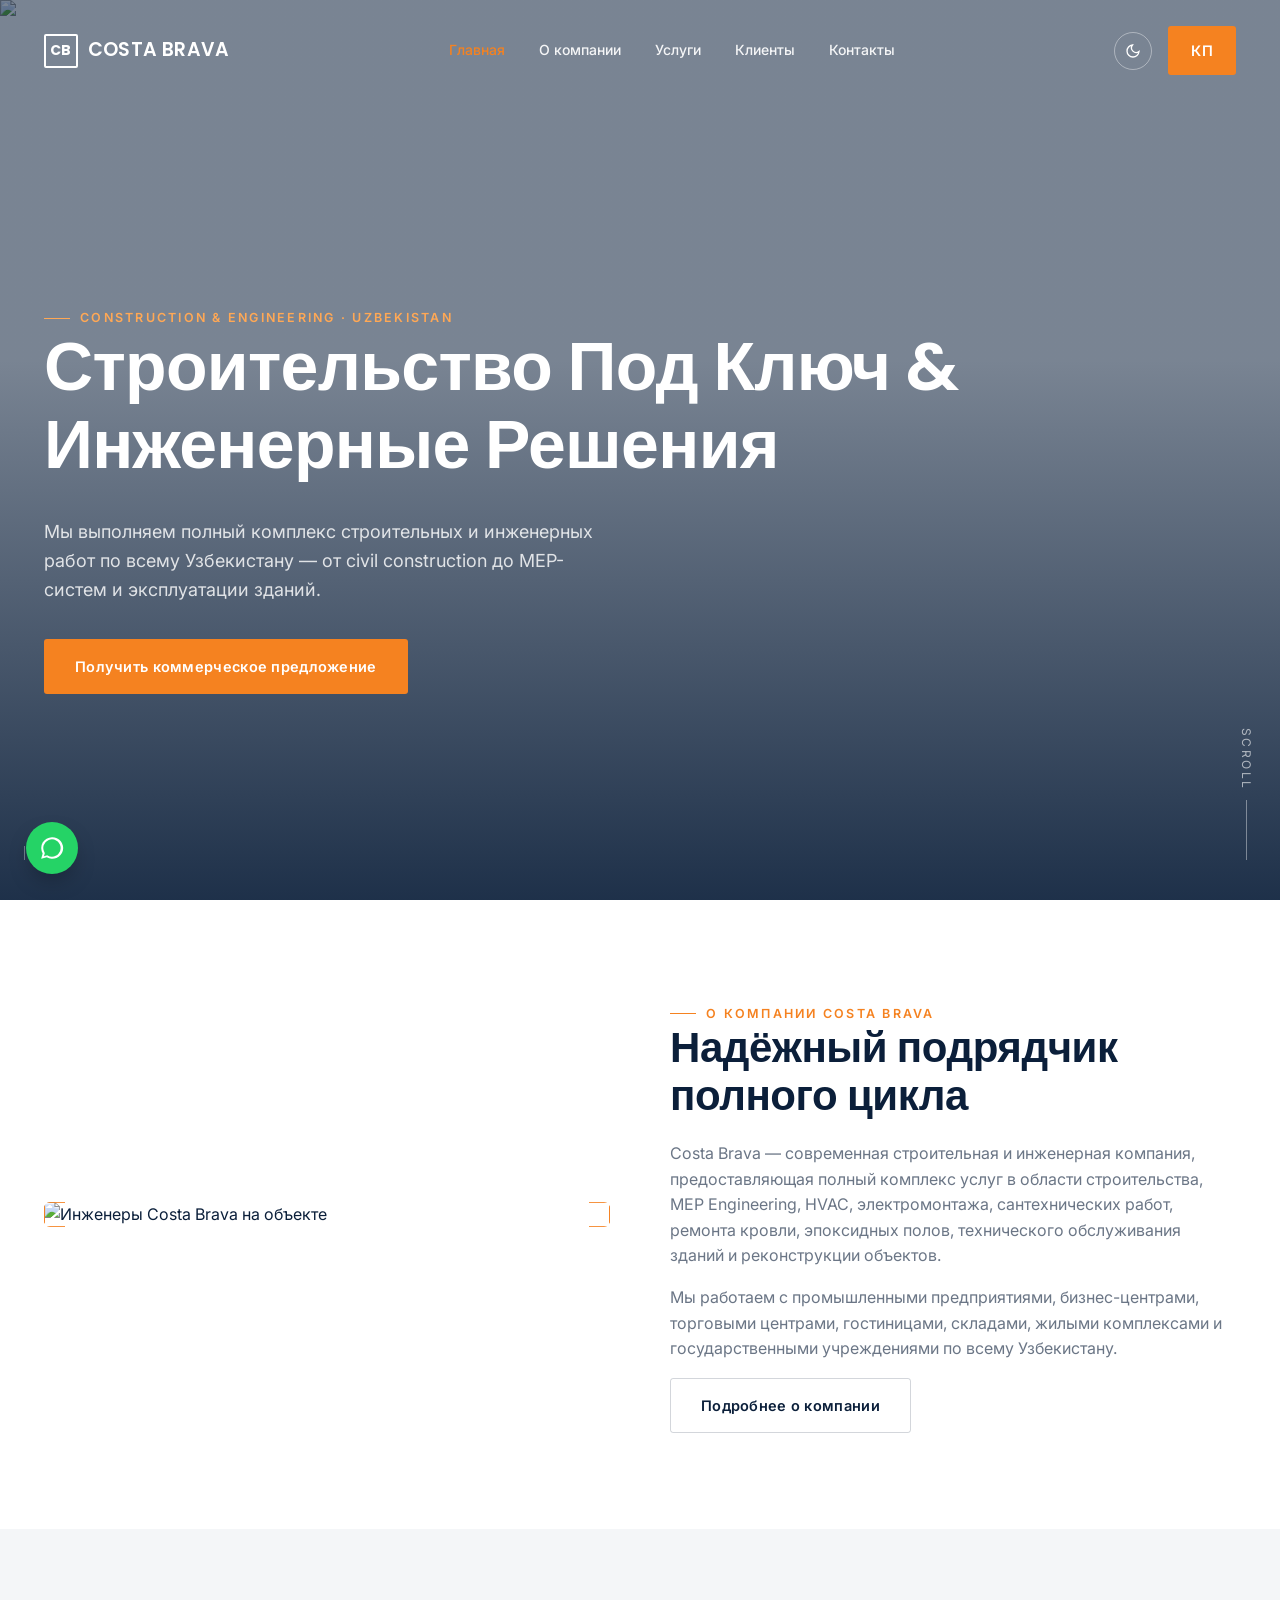
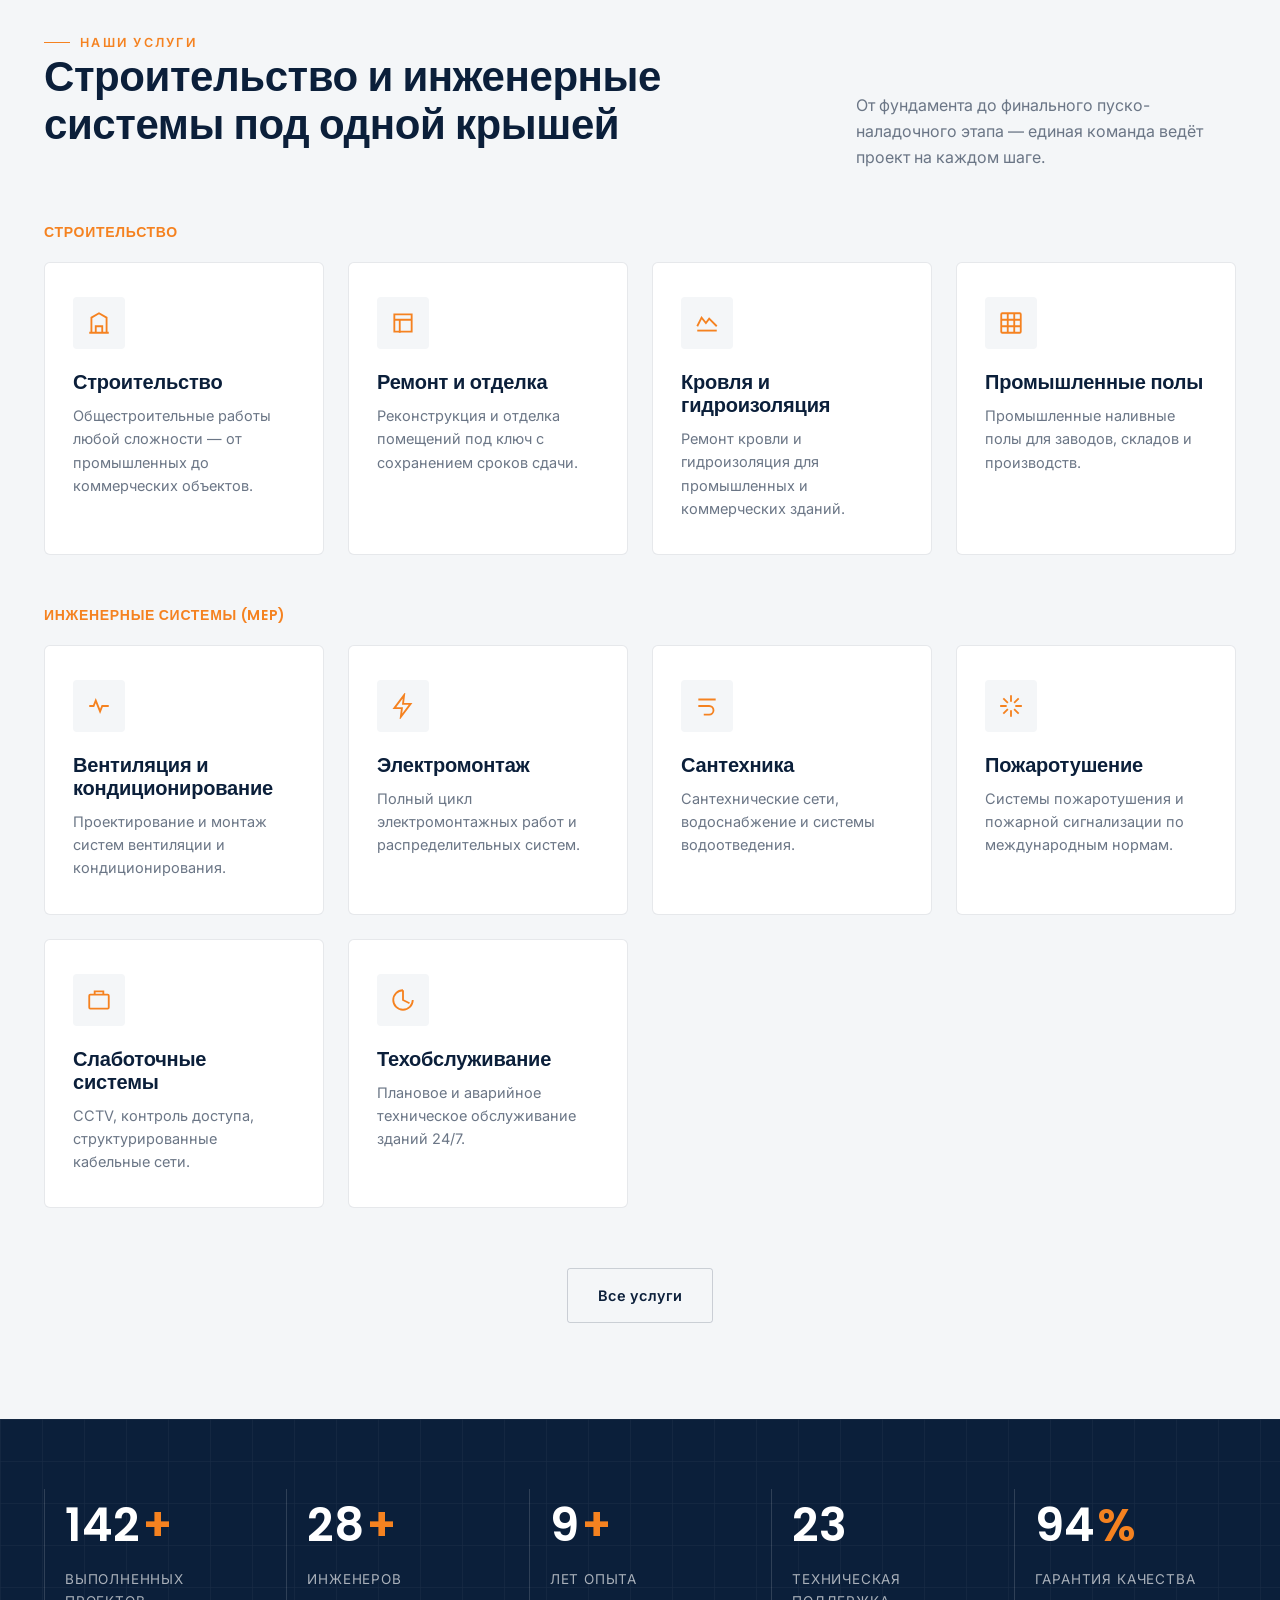
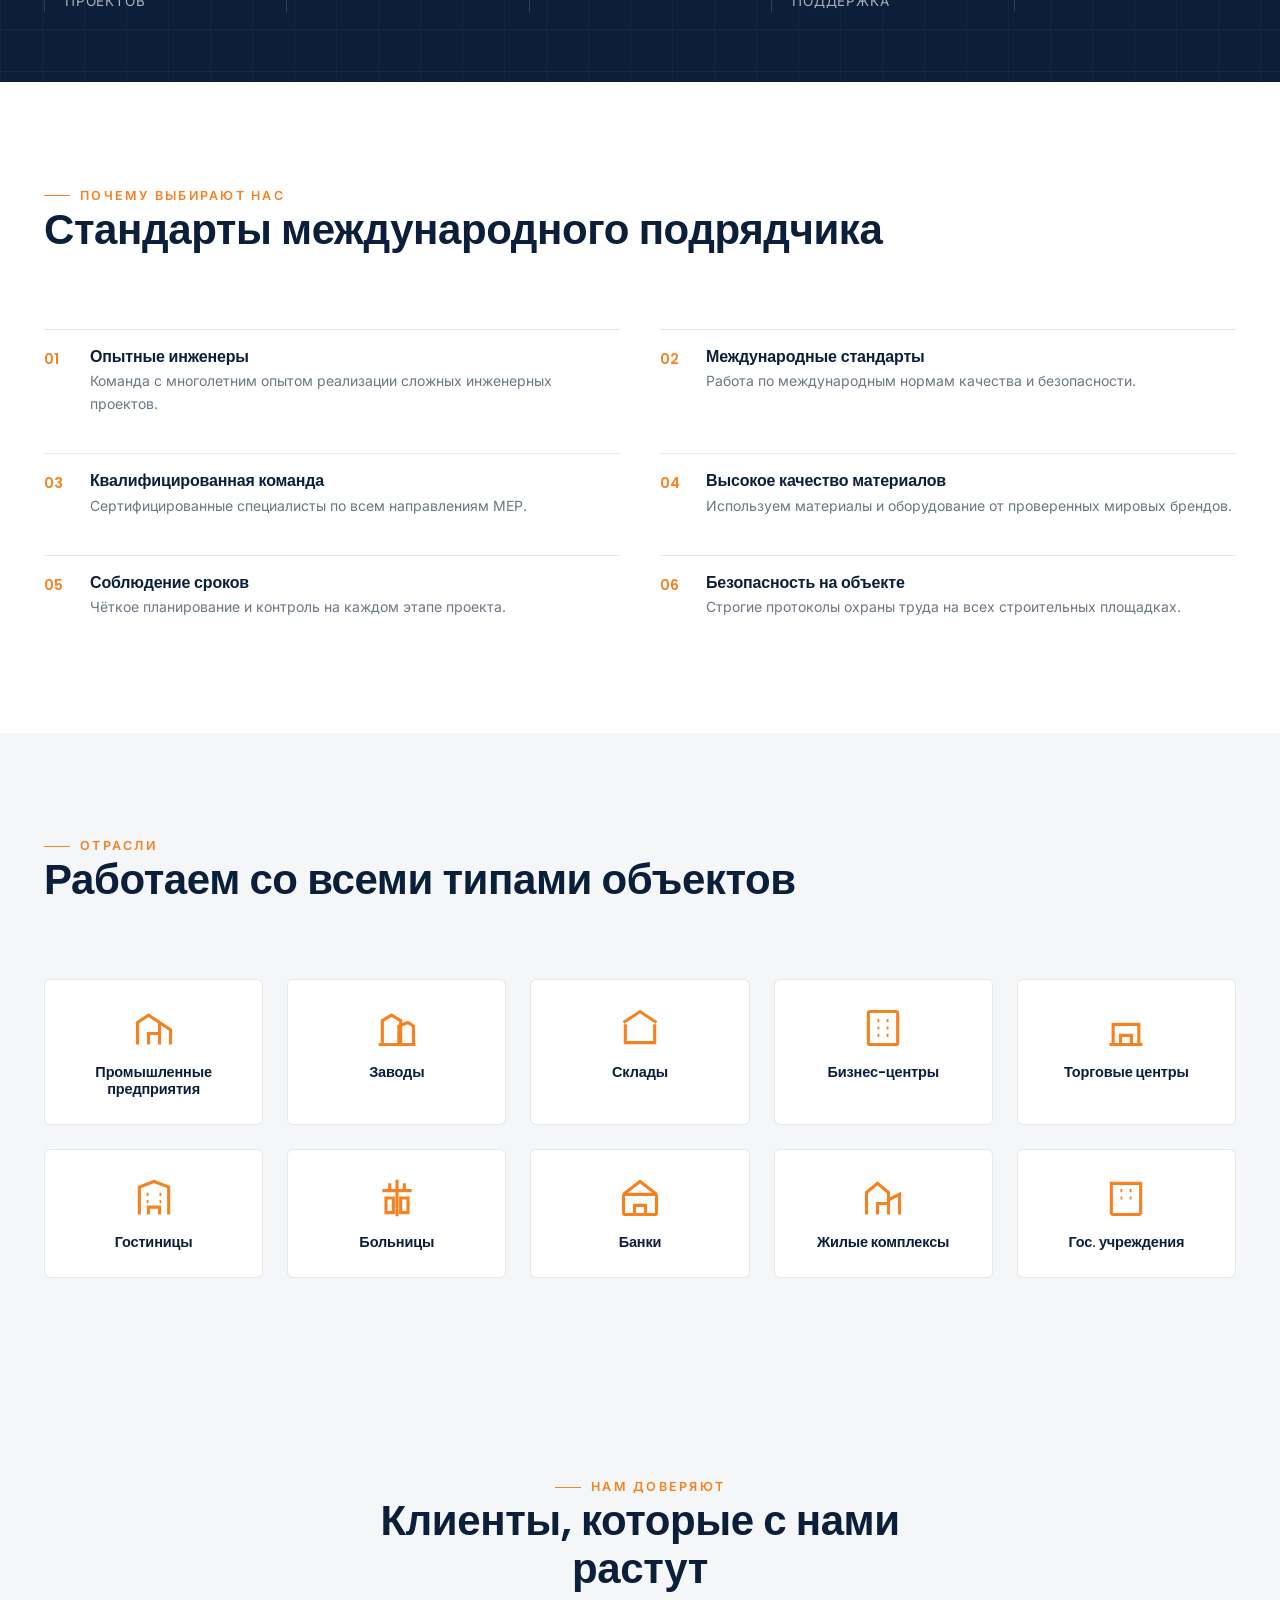
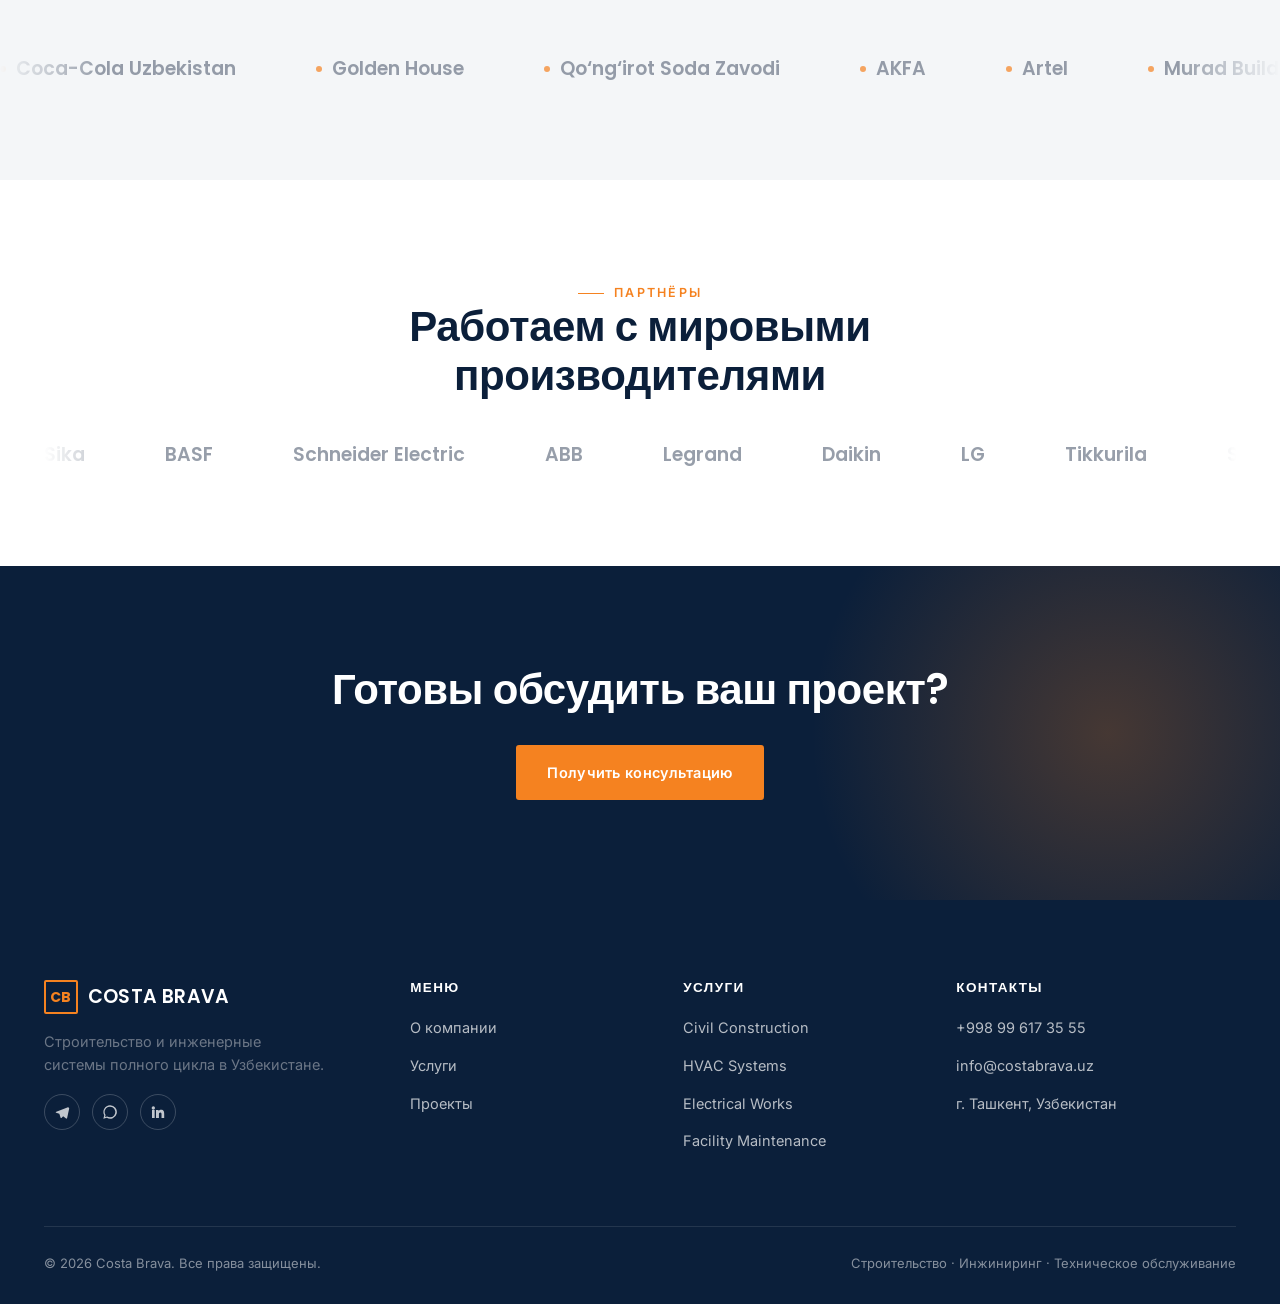
==== commit 742d86fe: "Update index.html" ====
--- a/index.html
+++ b/index.html
@@ -69,7 +69,7 @@
       <div class="reveal">
         <div class="bracketed" style="border-radius:6px; overflow:hidden;">
           <span class="bk bk-tl"></span><span class="bk bk-tr"></span><span class="bk bk-bl"></span><span class="bk bk-br"></span>
-          <img src="https://images.unsplash.com/photo-1581091226825-a6a2a5aee158?auto=format&fit=crop&w=1200&q=75" alt="Инженеры Costa Brava на объекте" loading="lazy" style="border-radius:6px;">
+          <img src="https://assets.siemens-energy.com/dam/c62c00a8-17f5-46fa-933b-b0b2011b8f05/230923_SiemensEnergy-Berlin_0477_6000px-jpg_Rendition1920.JPG?apr_optimization=false" alt="Инженеры Costa Brava на объекте" loading="lazy" style="border-radius:6px;">
         </div>
       </div>
       <div class="reveal">
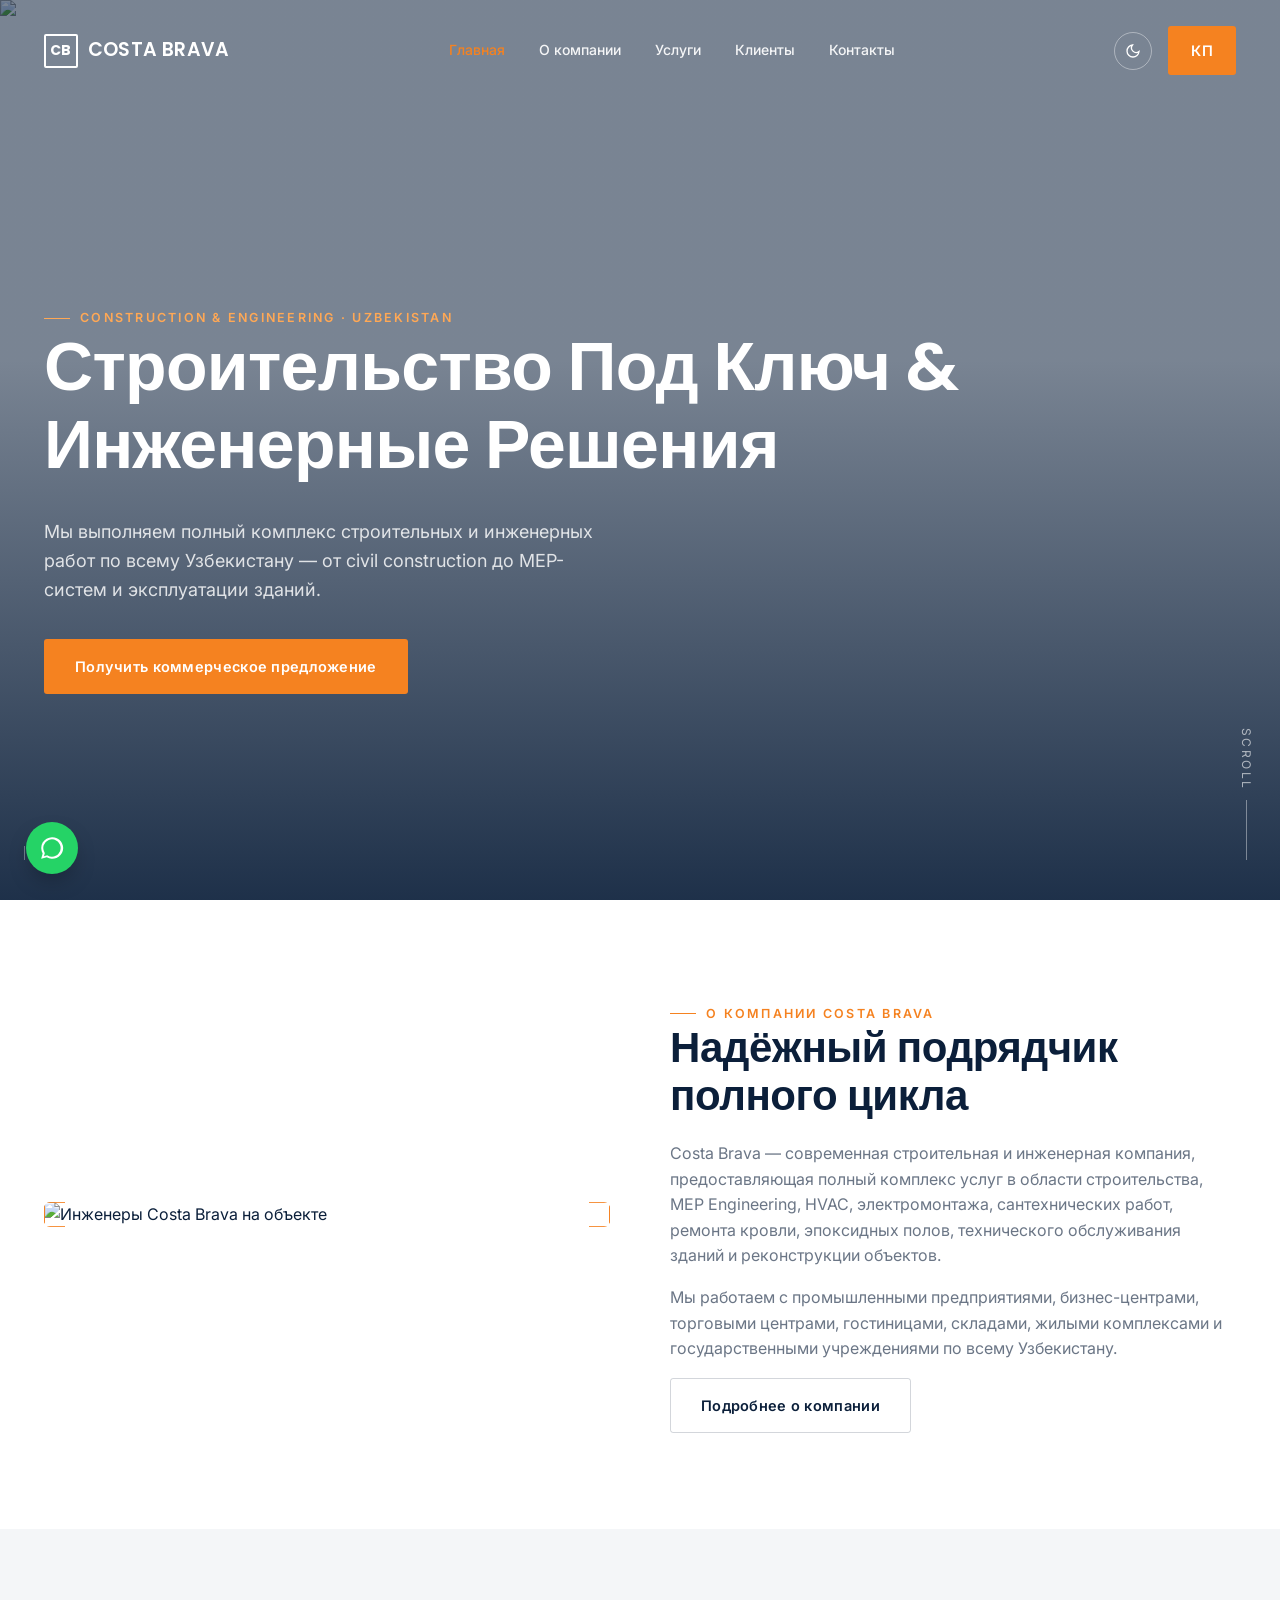
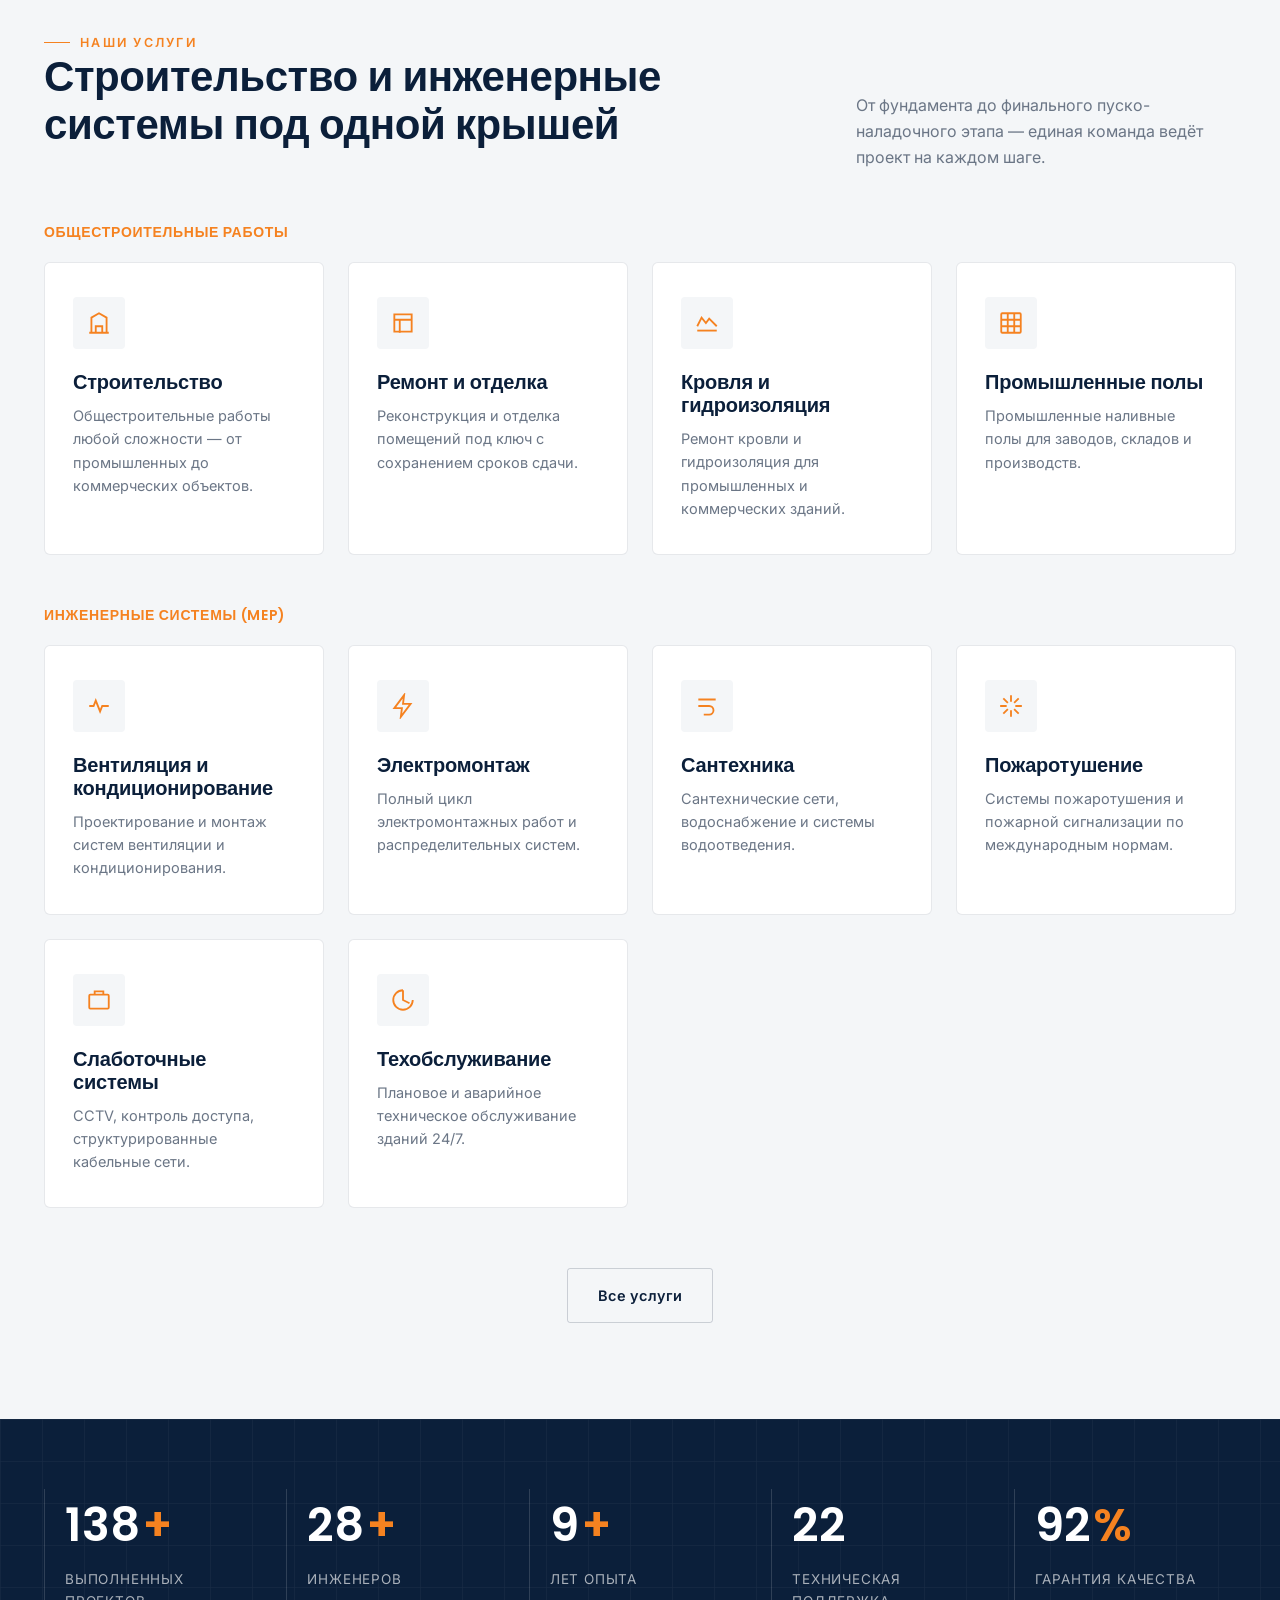
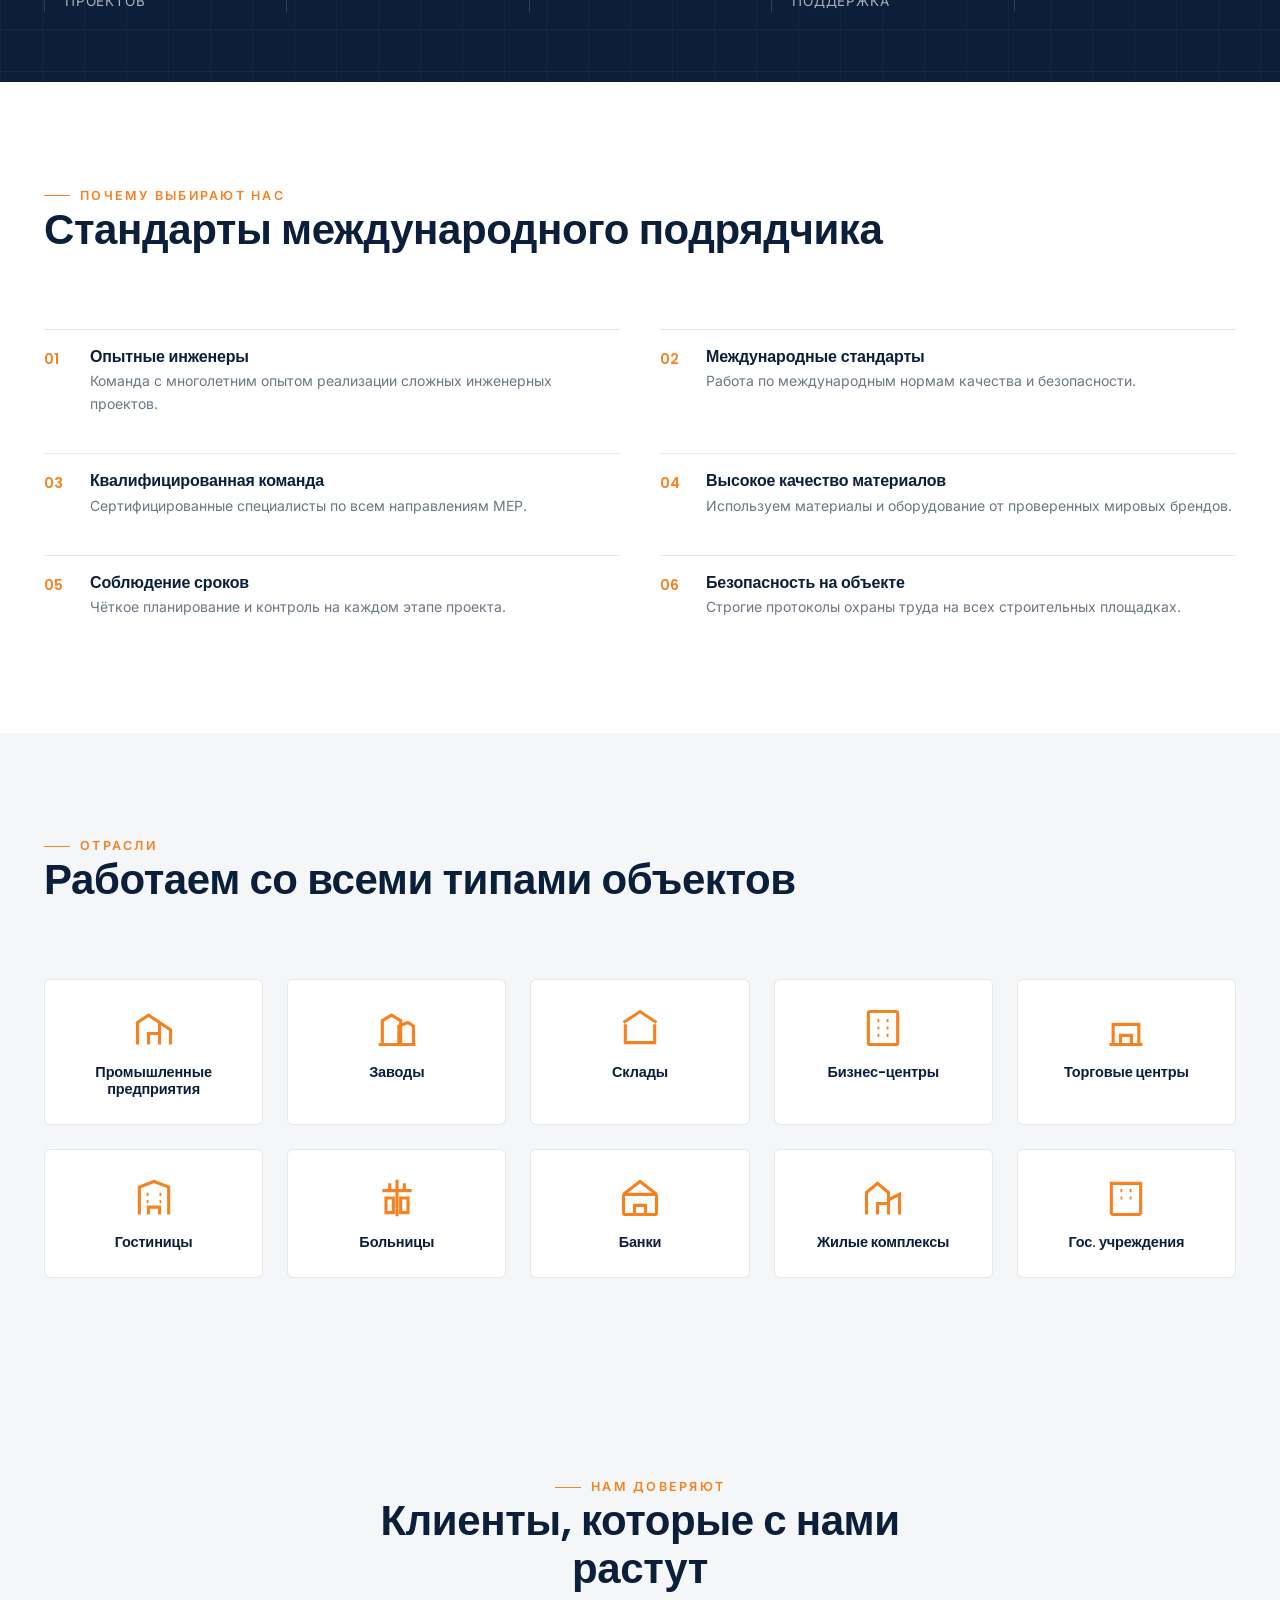
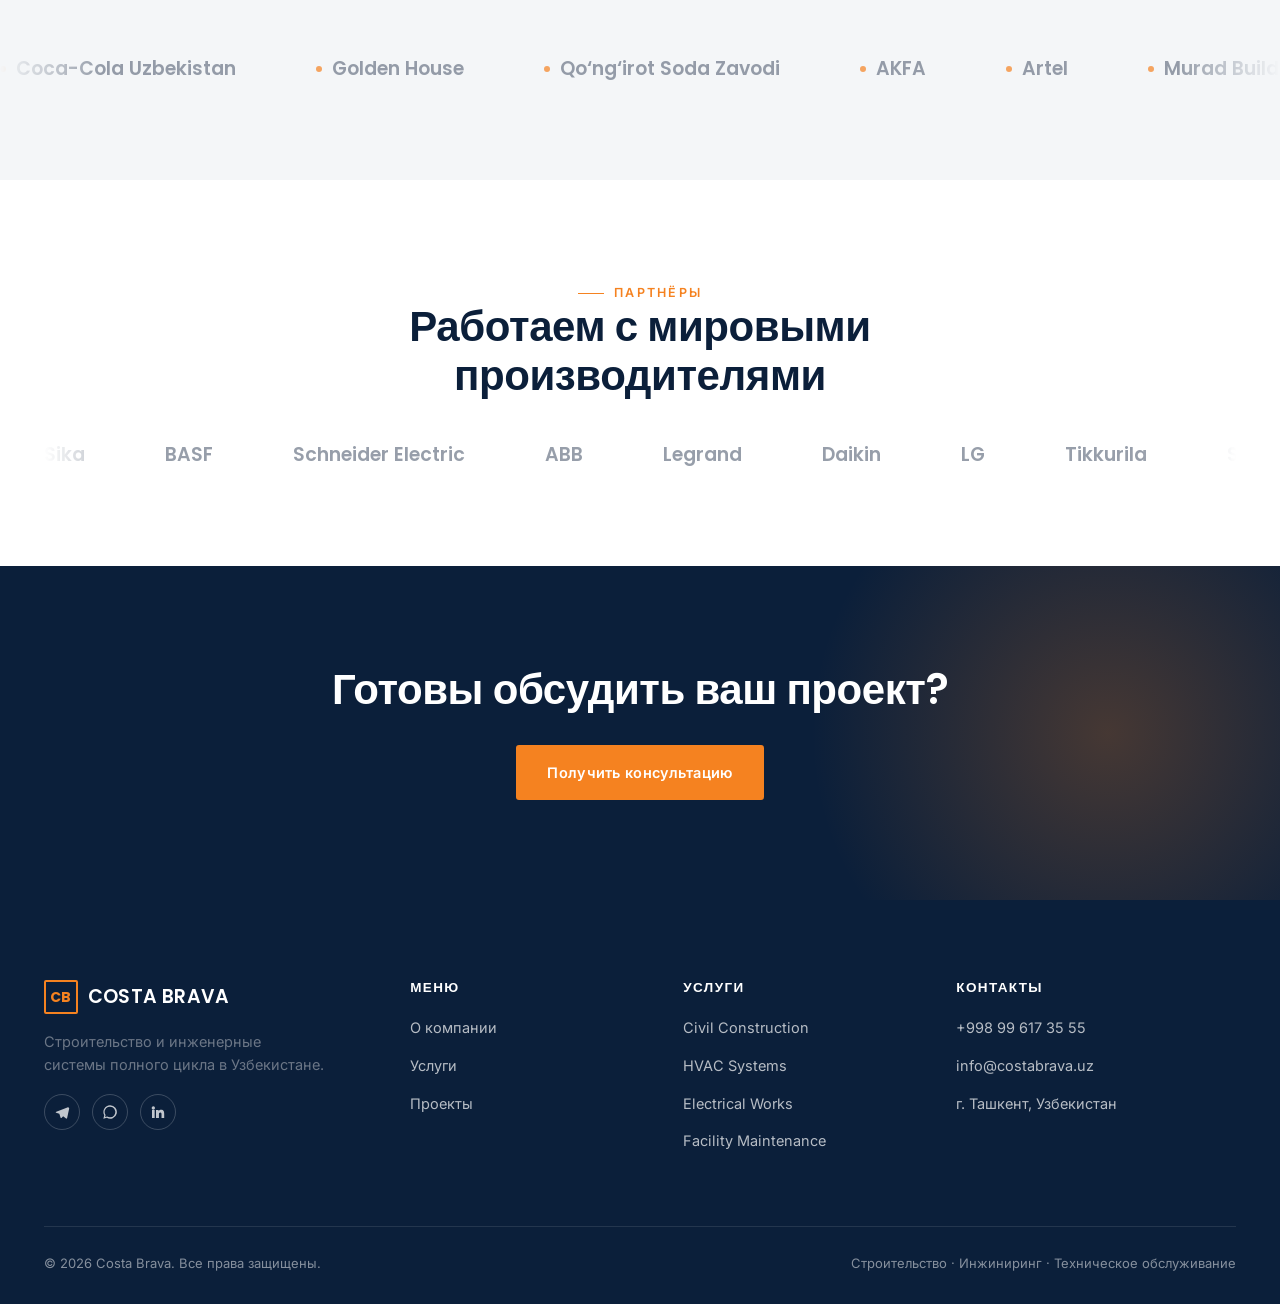
==== commit c8033ff1: "Update index.html" ====
--- a/index.html
+++ b/index.html
@@ -94,7 +94,7 @@
       <div class="side"><p class="mb-0">От фундамента до финального пуско-наладочного этапа — единая команда ведёт проект на каждом шаге.</p></div>
     </div>
 
-    <h3 style="margin-bottom:22px; color:var(--orange); letter-spacing:.05em; text-transform:uppercase; font-size:14px;">Строительство</h3>
+    <h3 style="margin-bottom:22px; color:var(--orange); letter-spacing:.05em; text-transform:uppercase; font-size:14px;">Общестроительные работы</h3>
     <div class="grid-4 reveal reveal-stagger">
       <div class="card" style="--i:0">
         <div class="icon"><svg viewBox="0 0 24 24" fill="none" stroke="currentColor" stroke-width="1.7"><path d="M3 21h18M5 21V7l7-4 7 4v14M9 21v-6h6v6"/></svg></div>
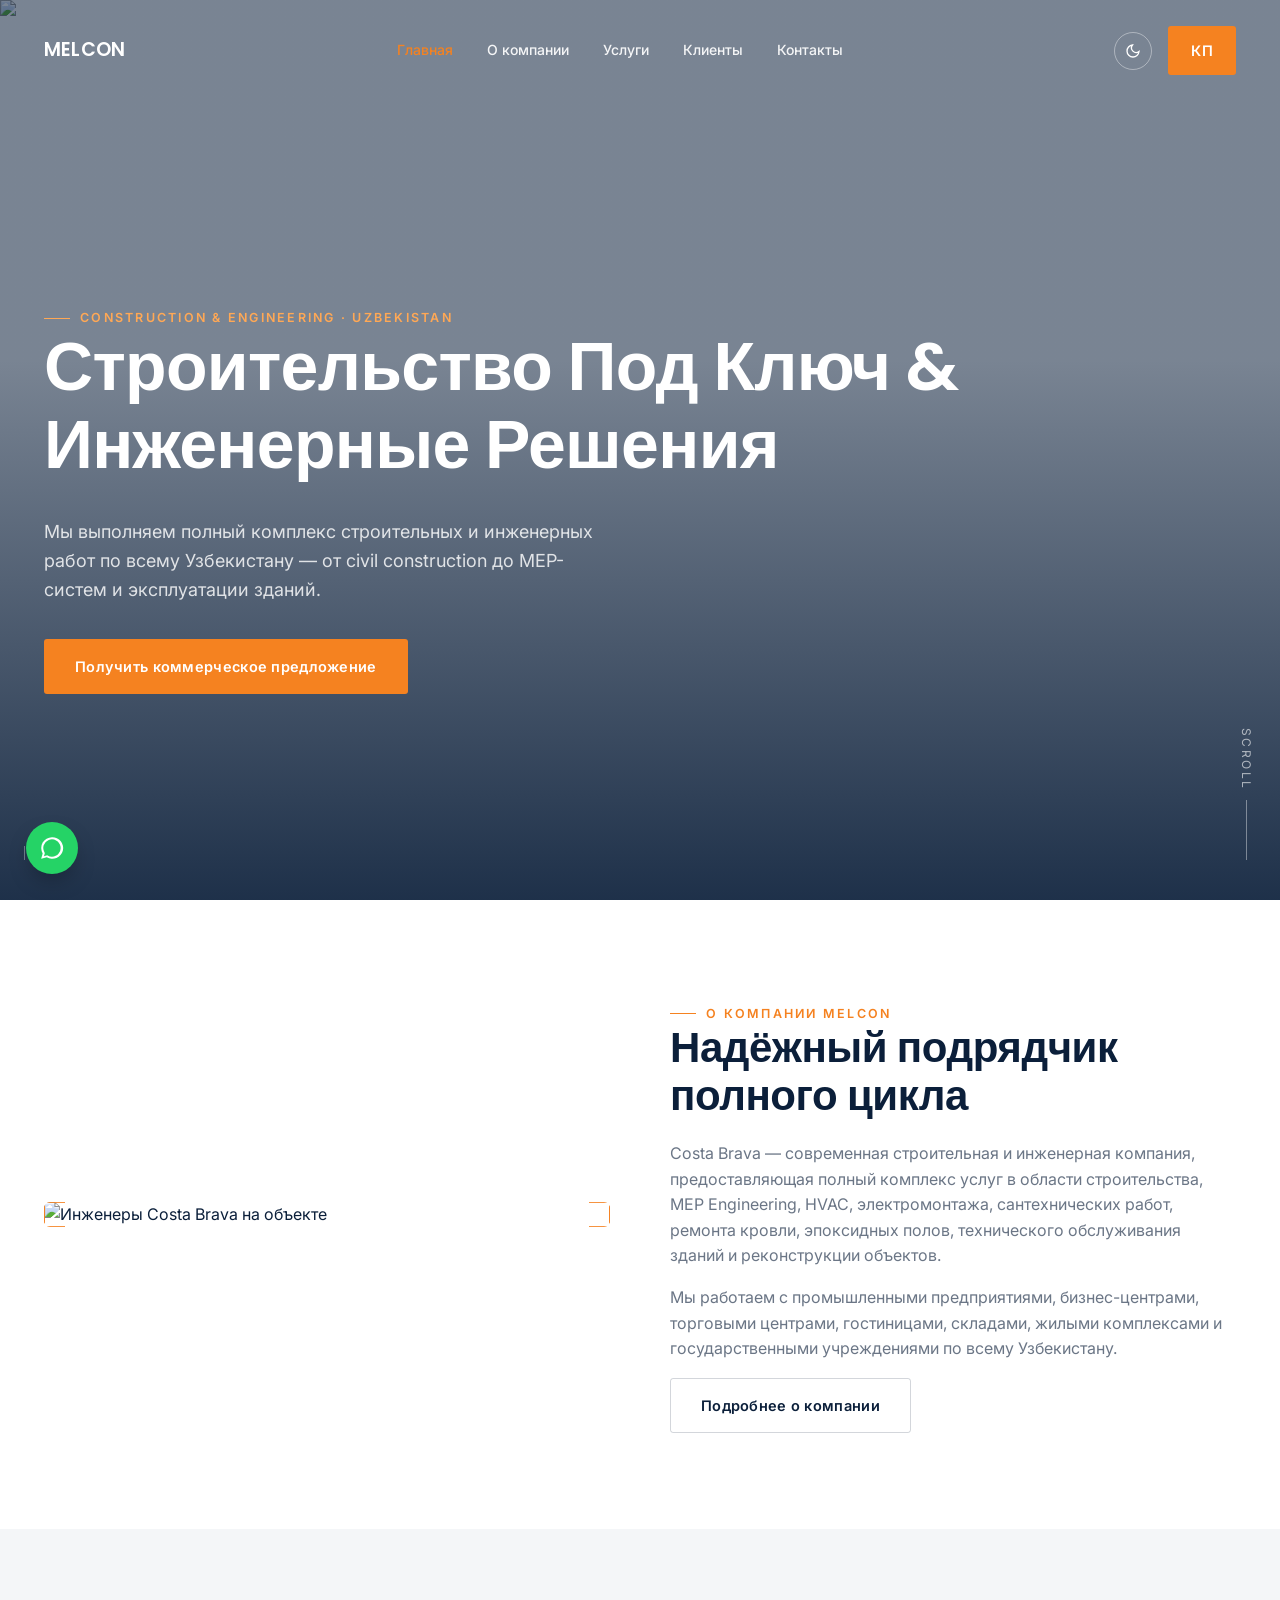
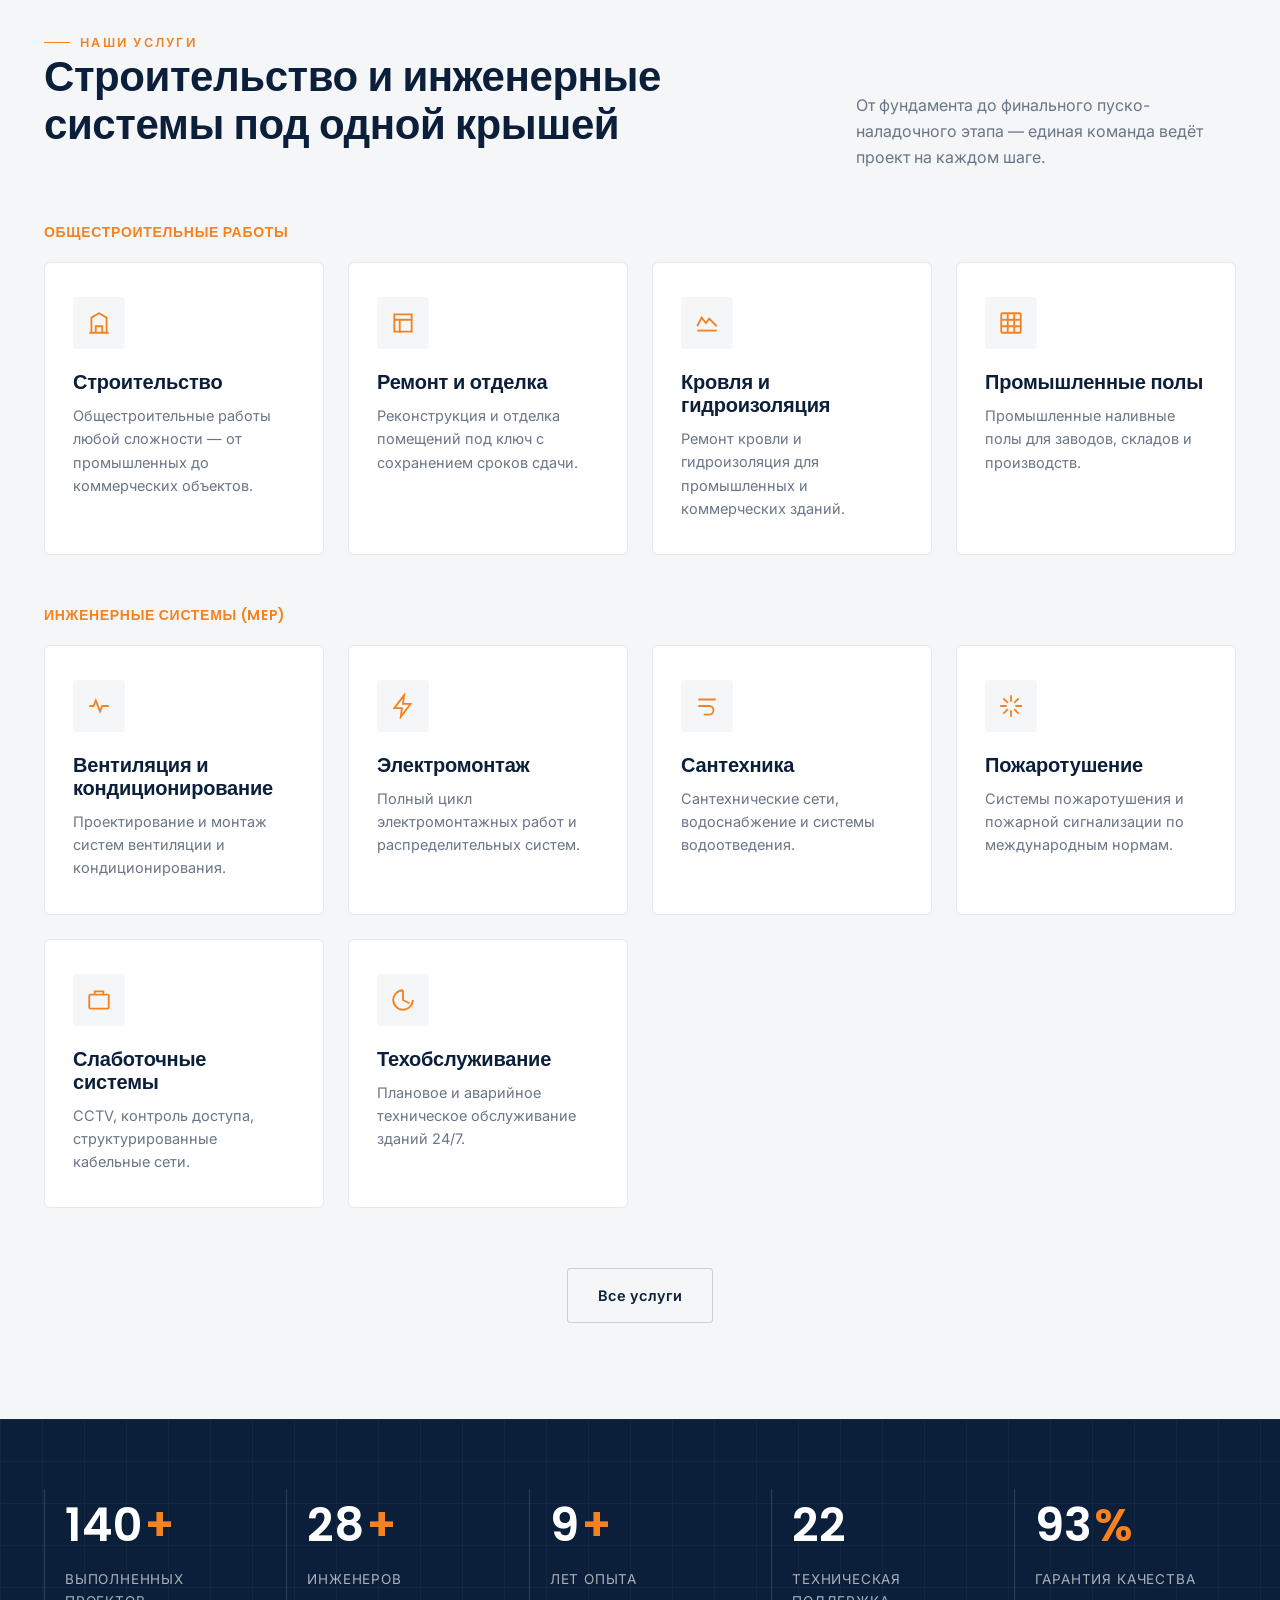
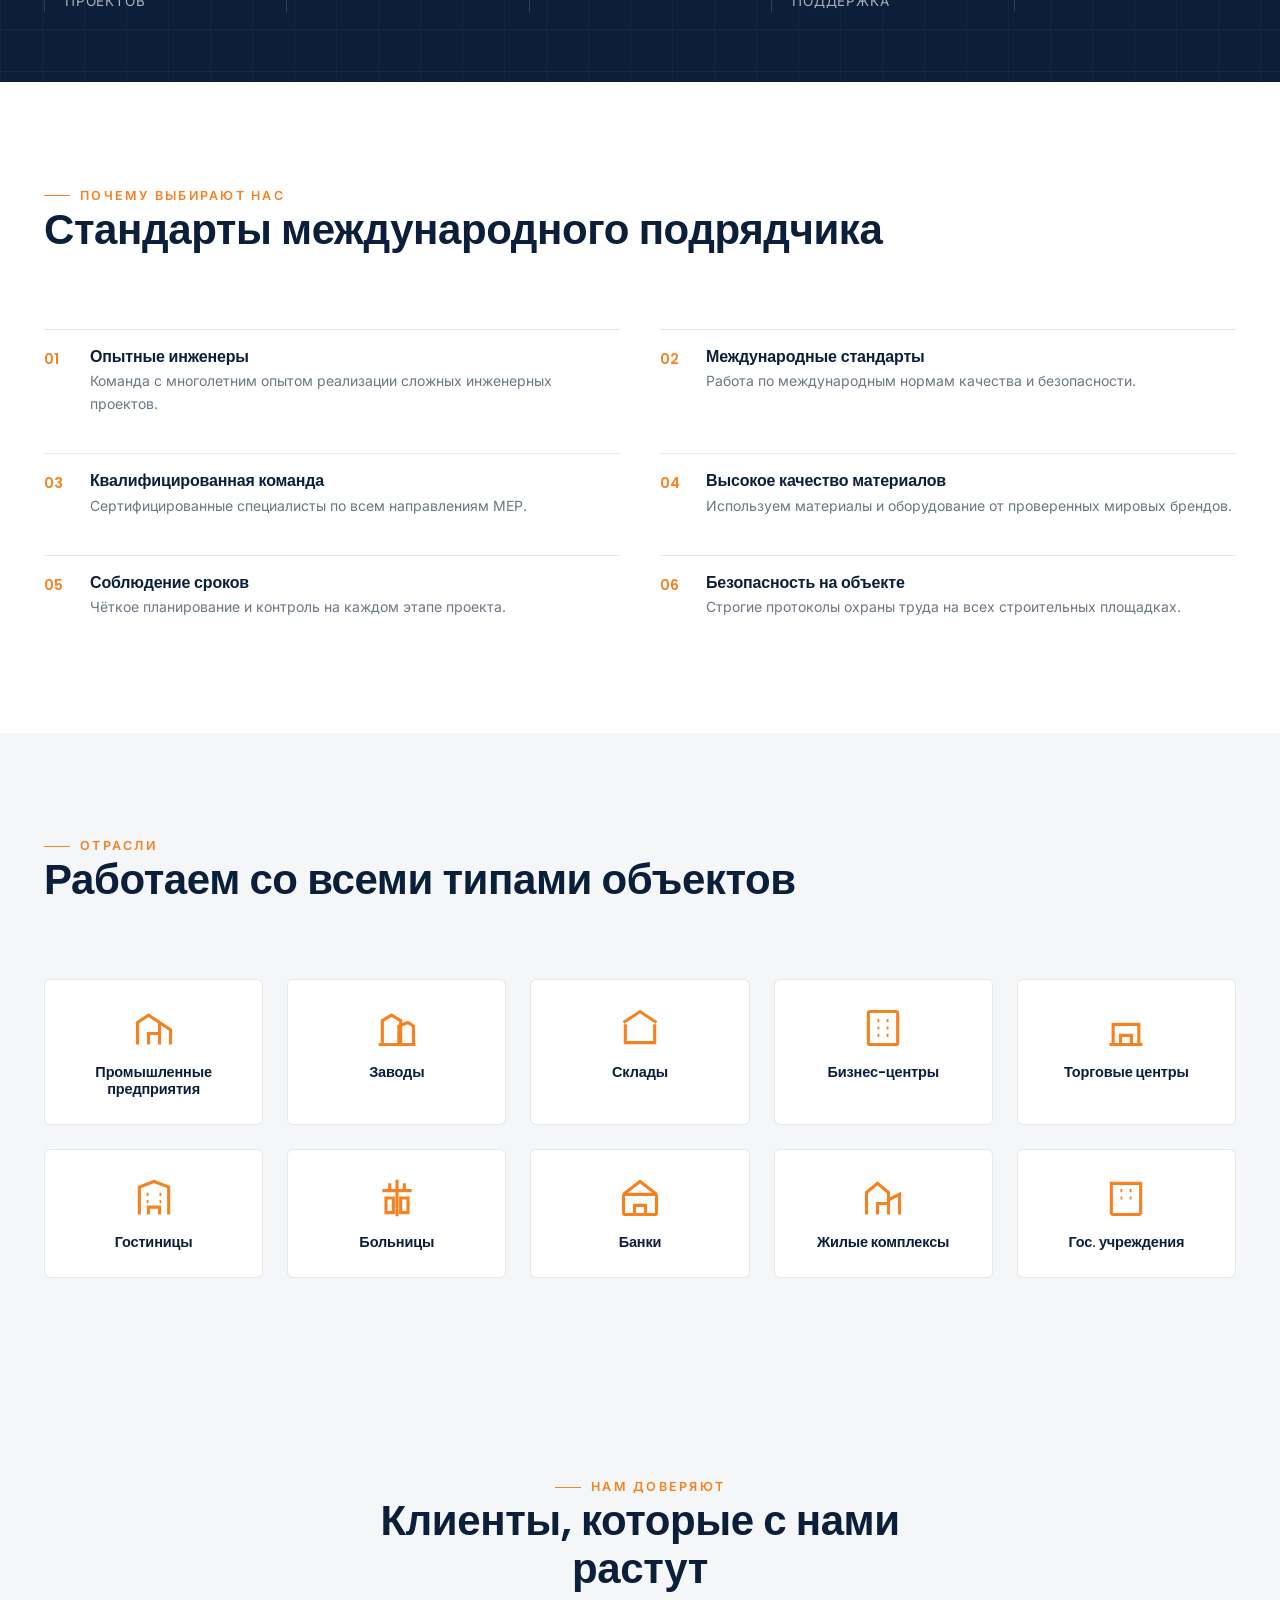
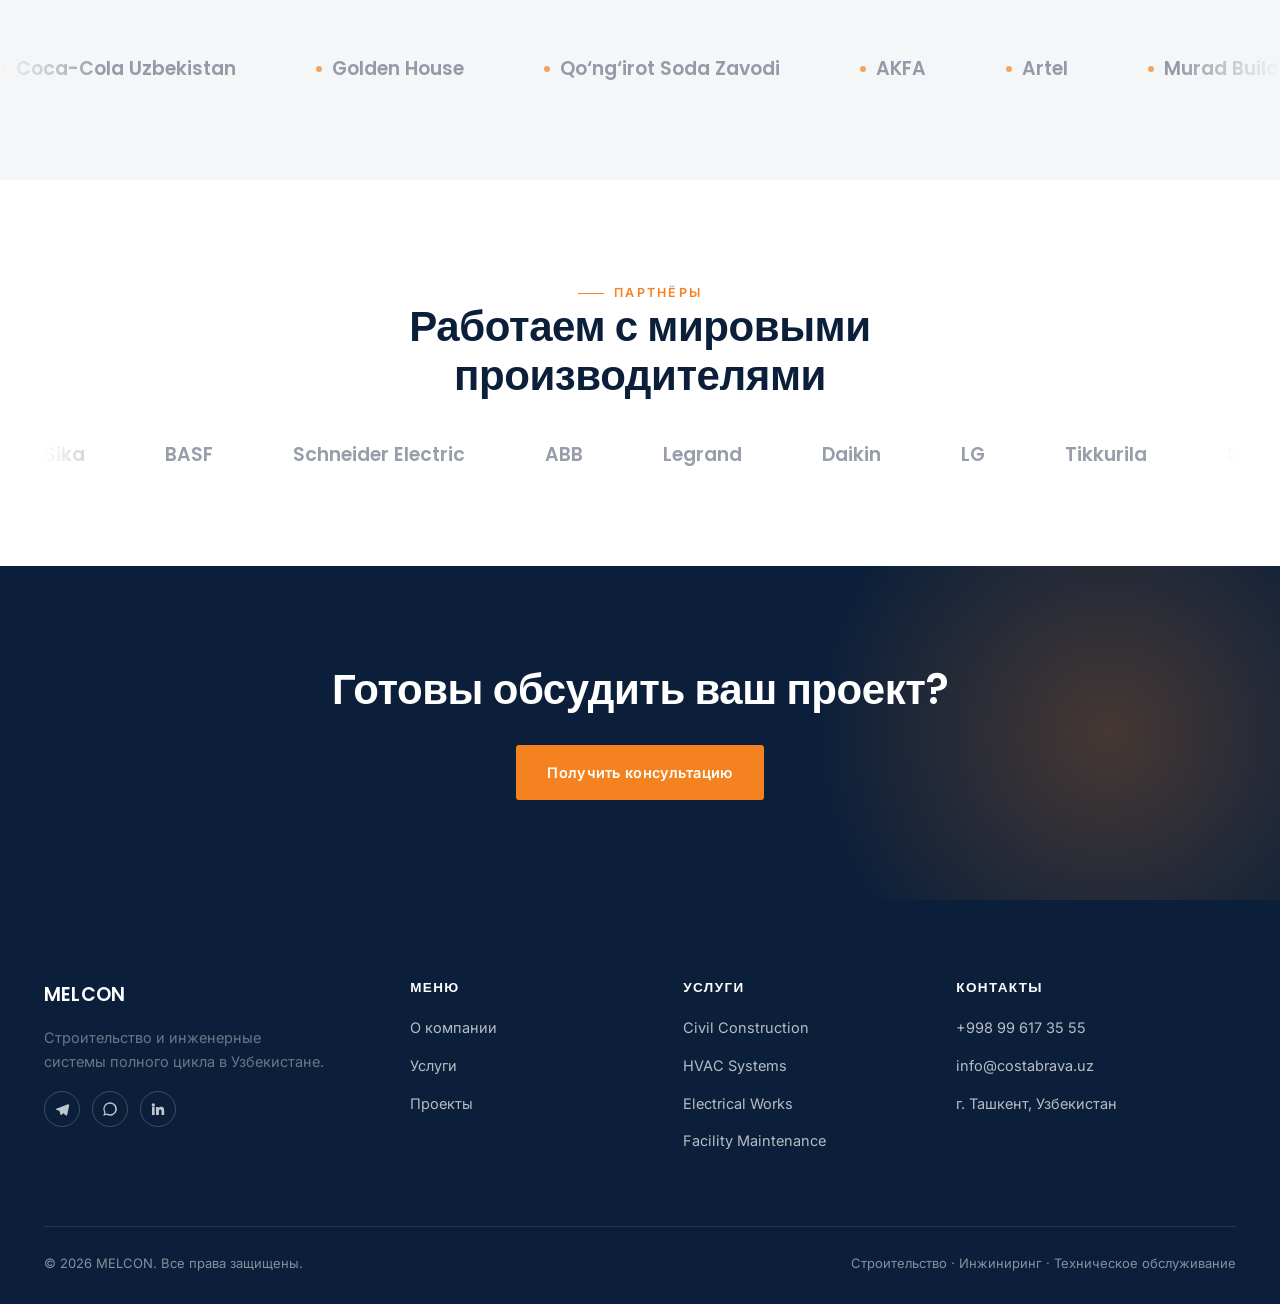
==== commit 8208234d: "Update index.html" ====
--- a/index.html
+++ b/index.html
@@ -3,8 +3,8 @@
 <head>
 <meta charset="UTF-8">
 <meta name="viewport" content="width=device-width, initial-scale=1.0">
-<title>Costa Brava — Строительство и инженерные системы (MEP) в Узбекистане</title>
-<meta name="description" content="Costa Brava — строительная и инженерная компания полного цикла: строительство, MEP, HVAC, электромонтаж, эпоксидные полы, техническое обслуживание зданий в Узбекистане.">
+<title>MELCON — Строительство и инженерные системы (MEP) в Узбекистане</title>
+<meta name="description" content="MELCON — строительная и инженерная компания полного цикла: строительство, MEP, HVAC, электромонтаж, эпоксидные полы, техническое обслуживание зданий в Узбекистане.">
 <link rel="icon" href="data:image/svg+xml,<svg xmlns=%22http://www.w3.org/2000/svg%22 viewBox=%220 0 100 100%22><rect width=%22100%22 height=%22100%22 fill=%22%230B1F3A%22/><text x=%2250%22 y=%2266%22 font-size=%2255%22 fill=%22%23F58220%22 text-anchor=%22middle%22 font-family=%22Poppins,Arial%22 font-weight=%22600%22>C</text></svg>">
 <link rel="preconnect" href="https://fonts.googleapis.com">
 <link rel="preconnect" href="https://fonts.gstatic.com" crossorigin>
@@ -16,7 +16,7 @@
 <!-- ================= HEADER ================= -->
 <header class="site-header">
   <div class="container">
-    <a href="index.html" class="brand"><span class="brand-mark">CB</span>COSTA BRAVA</a>
+    <a href="index.html" class="brand">MELCON</a>
     <nav class="nav-links">
       <a href="index.html" class="active">Главная</a>
       <a href="about.html">О компании</a>
@@ -73,7 +73,7 @@
         </div>
       </div>
       <div class="reveal">
-        <div class="eyebrow">О компании Costa Brava</div>
+        <div class="eyebrow">О компании MELCON</div>
         <h2>Надёжный подрядчик полного цикла</h2>
         <p>Costa Brava — современная строительная и инженерная компания, предоставляющая полный комплекс услуг в области строительства, MEP Engineering, HVAC, электромонтажа, сантехнических работ, ремонта кровли, эпоксидных полов, технического обслуживания зданий и реконструкции объектов.</p>
         <p>Мы работаем с промышленными предприятиями, бизнес-центрами, торговыми центрами, гостиницами, складами, жилыми комплексами и государственными учреждениями по всему Узбекистану.</p>
@@ -277,7 +277,7 @@
   <div class="container">
     <div class="footer-grid">
       <div class="footer-brand">
-        <a href="index.html" class="brand"><span class="brand-mark">CB</span>COSTA BRAVA</a>
+        <a href="index.html" class="brand">MELCON</a>
         <p style="max-width:280px; font-size:14.5px;">Строительство и инженерные системы полного цикла в Узбекистане.</p>
         <div class="footer-social">
           <a href="#" aria-label="Telegram"><svg viewBox="0 0 24 24" fill="currentColor"><path d="M21.9 4.6 3.5 11.7c-1.2.5-1.2 1.2-.2 1.5l4.7 1.5 1.8 5.5c.2.6.4.8.9.8.4 0 .6-.2.9-.5l2.1-2 4.4 3.2c.8.5 1.4.2 1.6-.7l3-14c.3-1.2-.4-1.7-1.3-1.4z"/></svg></a>
@@ -312,7 +312,7 @@
       </div>
     </div>
     <div class="footer-bottom">
-      <span>© 2026 Costa Brava. Все права защищены.</span>
+      <span>© 2026 MELCON. Все права защищены.</span>
       <span>Строительство · Инжиниринг · Техническое обслуживание</span>
     </div>
   </div>
